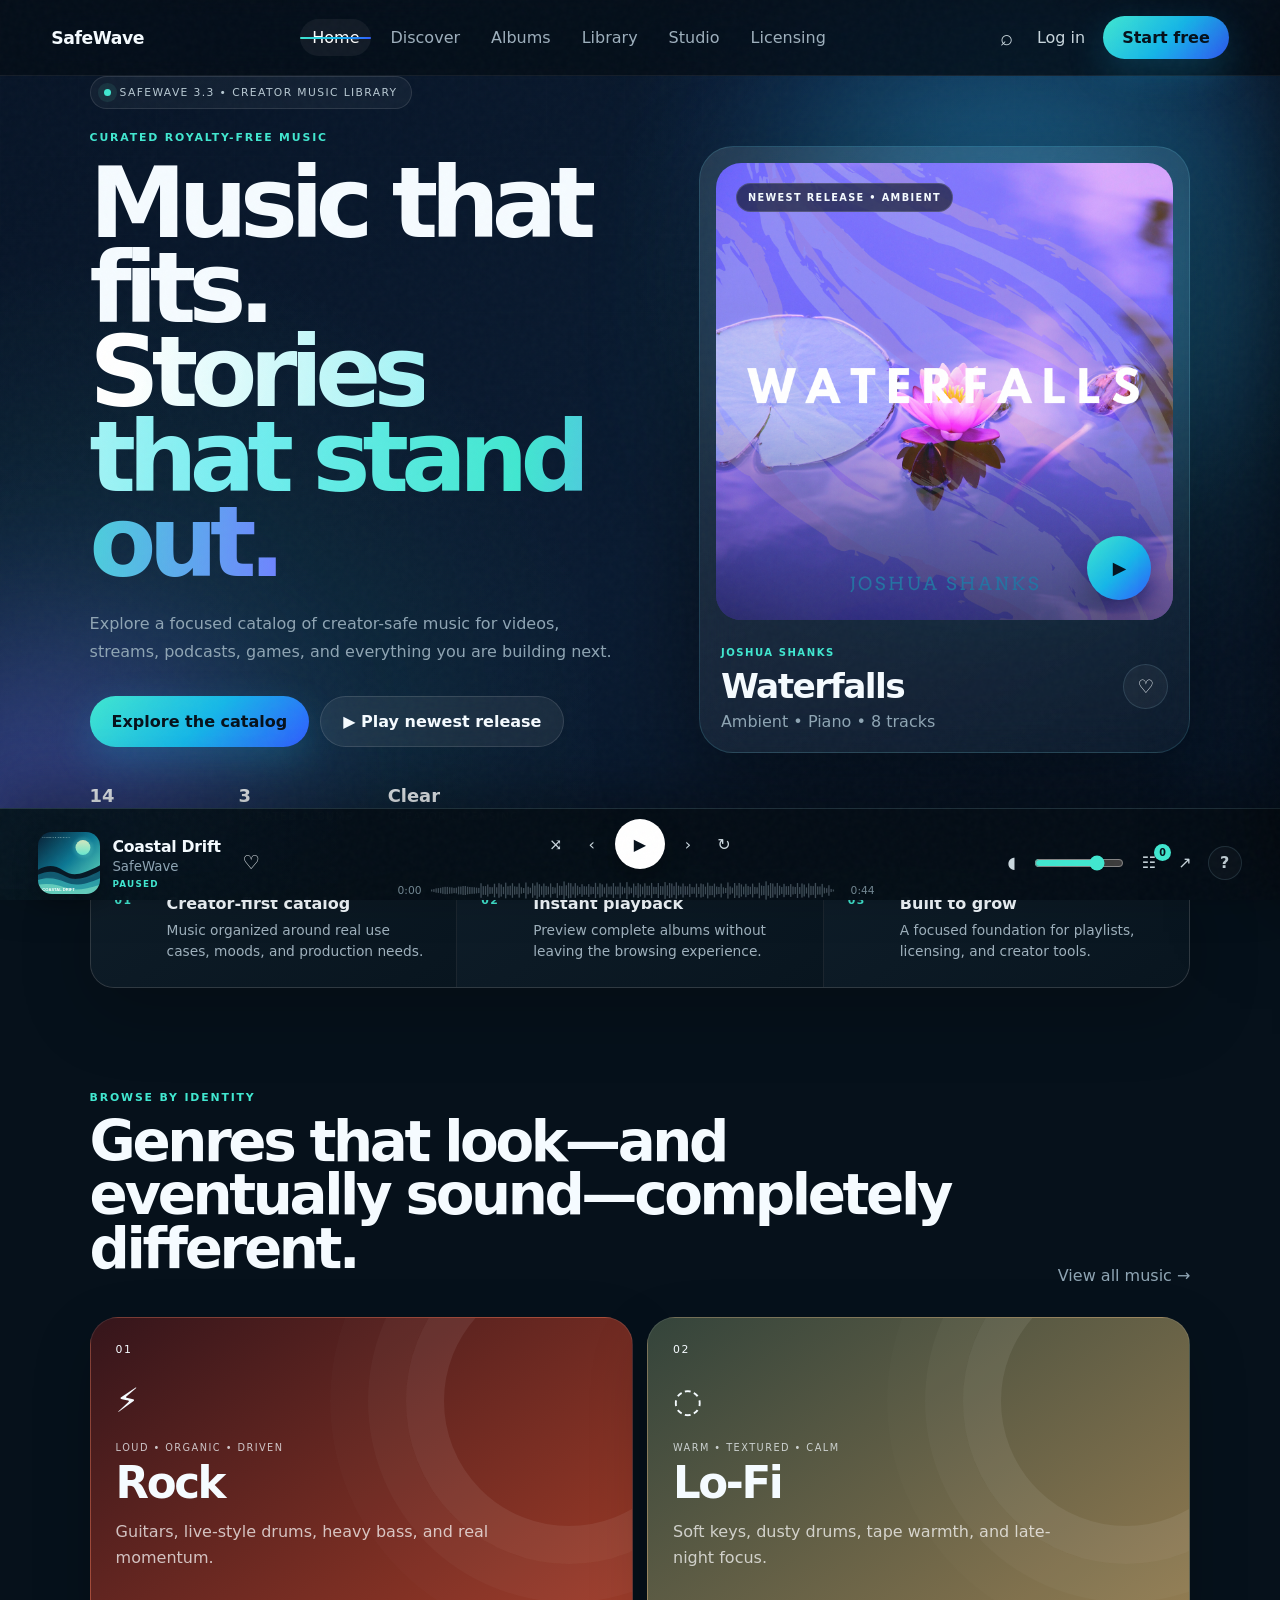
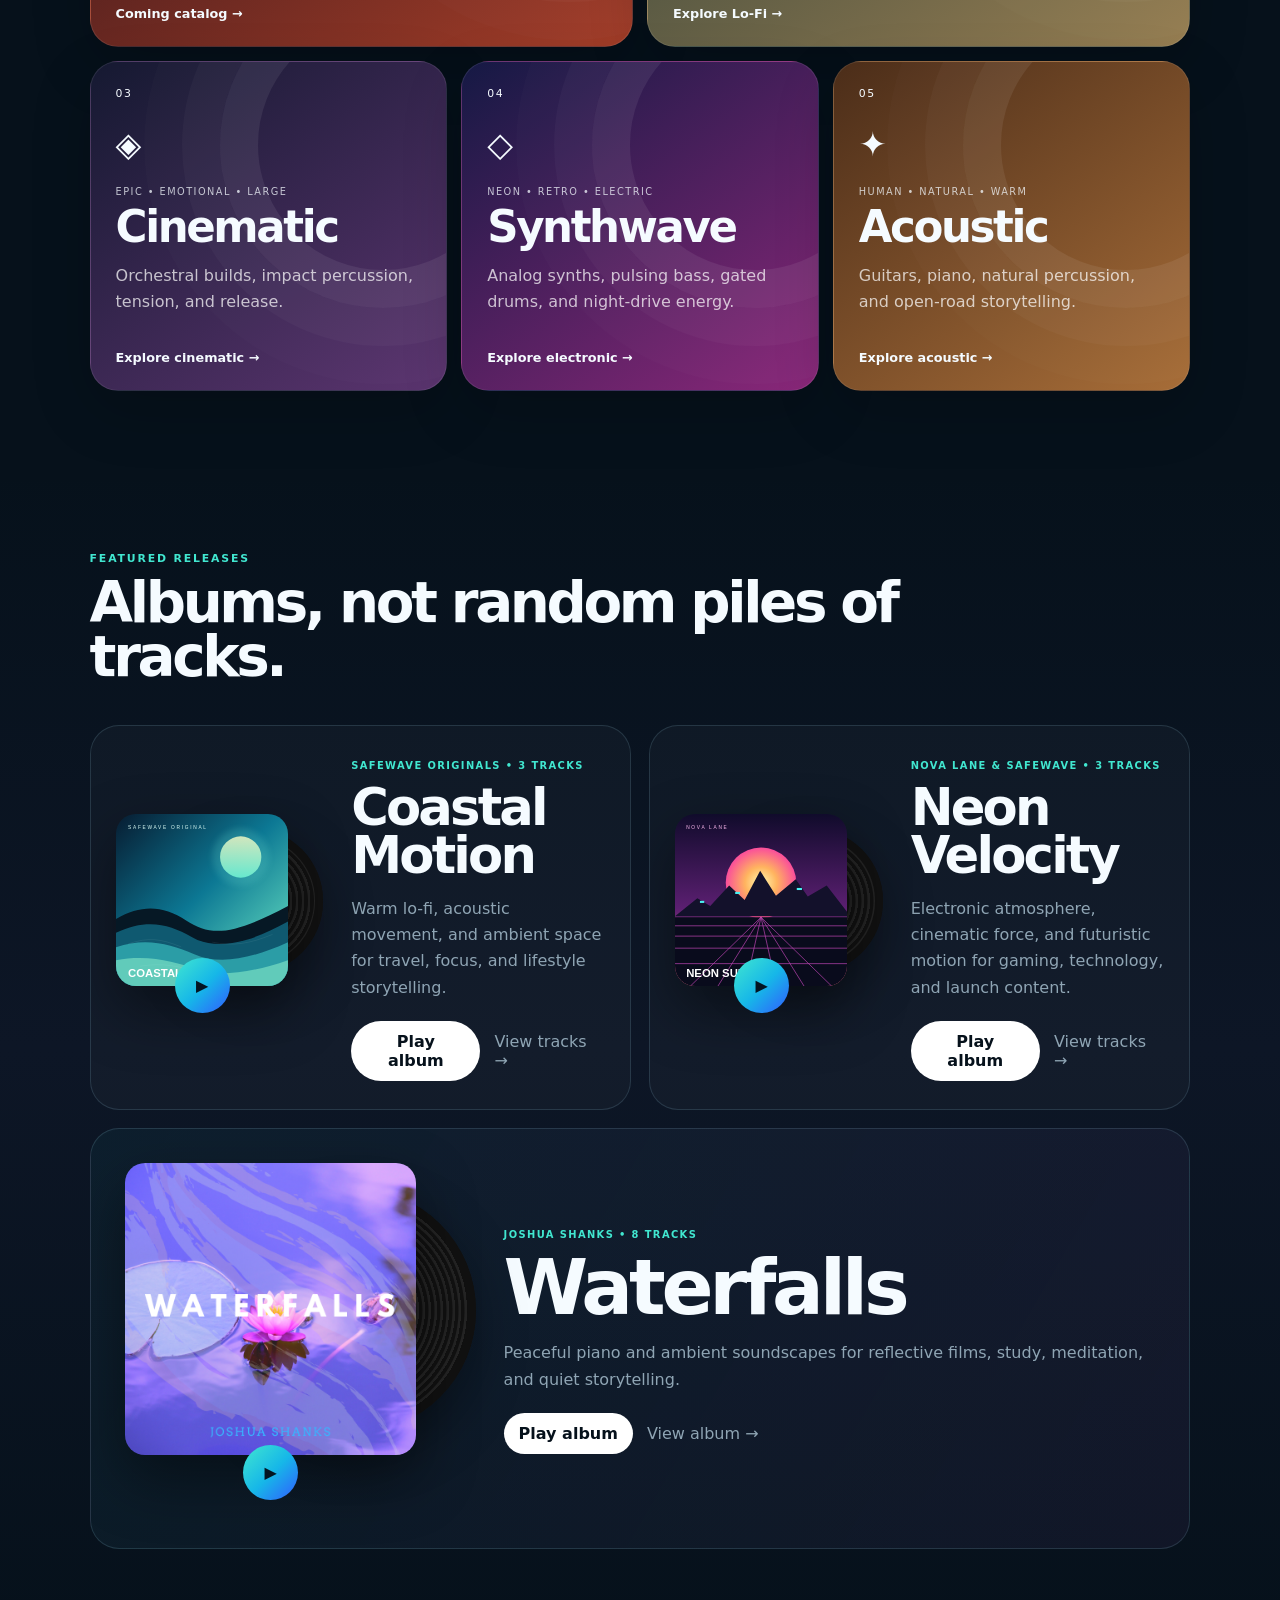
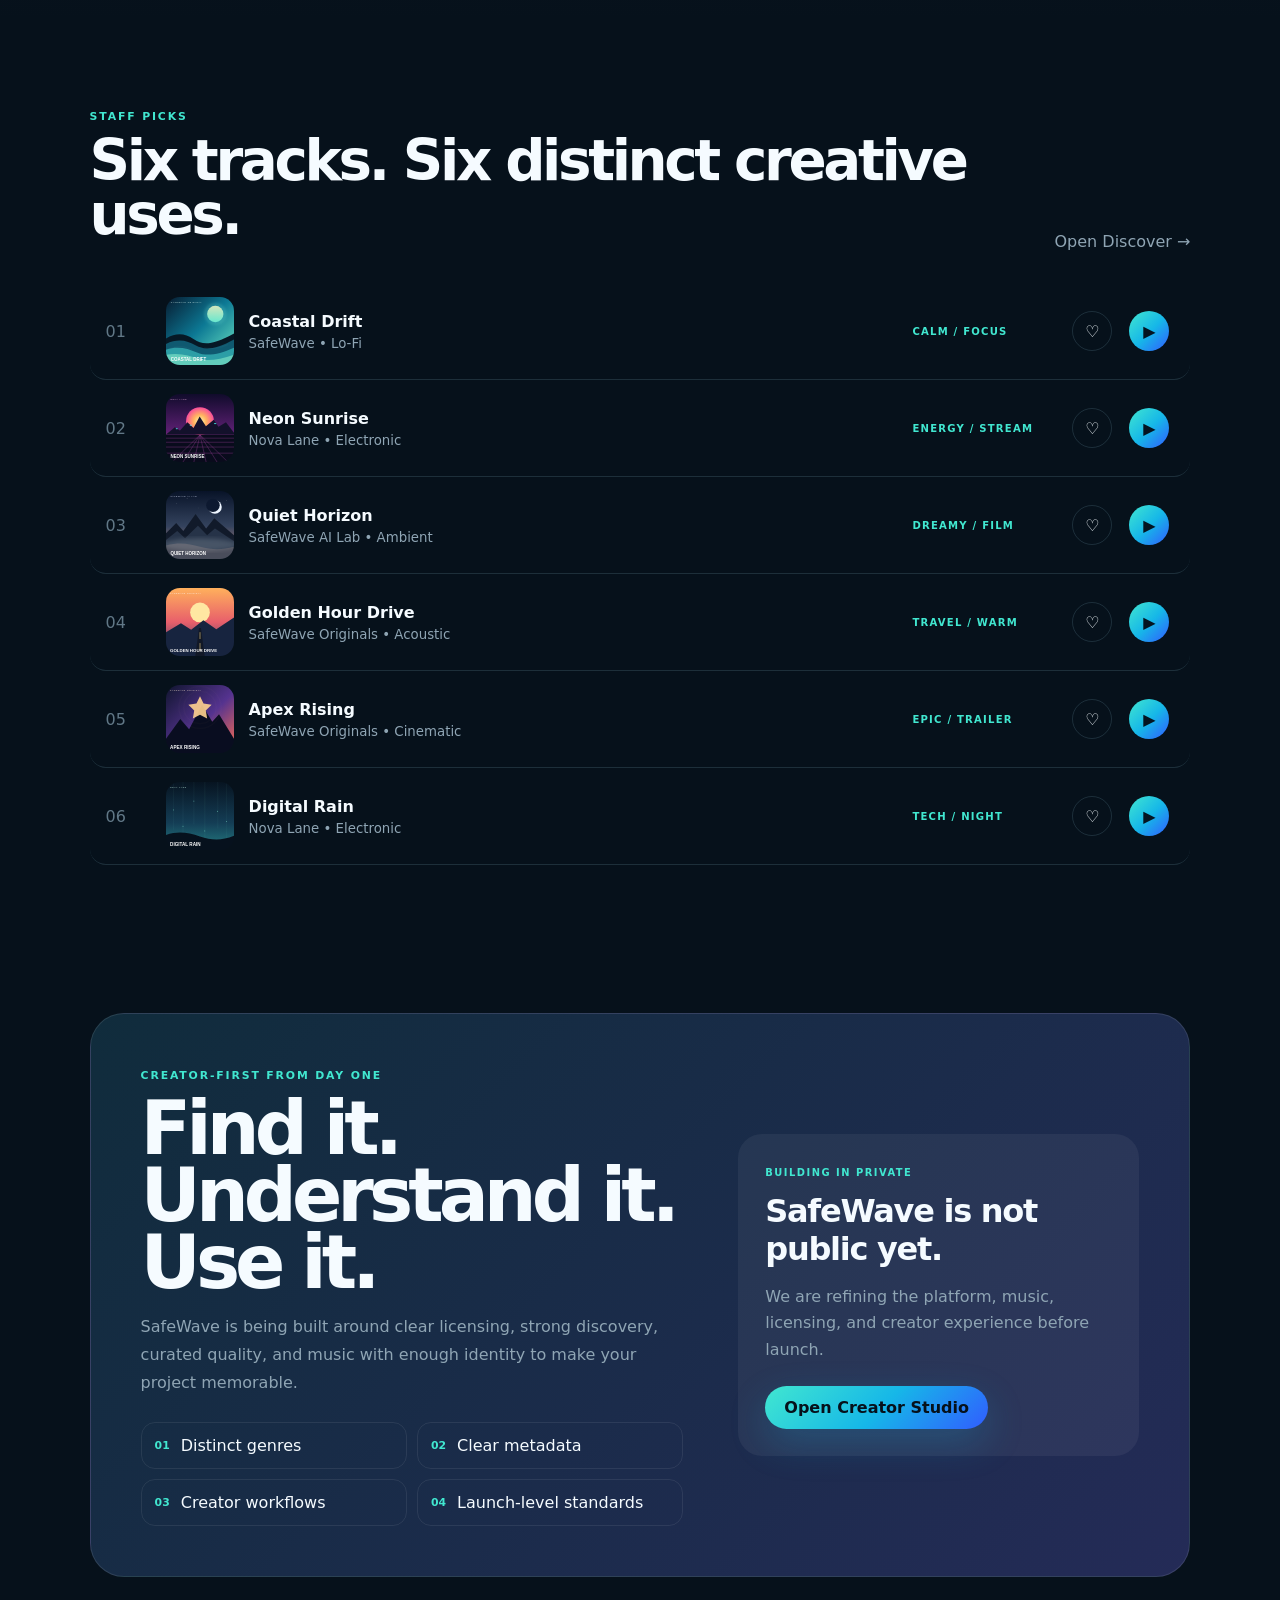
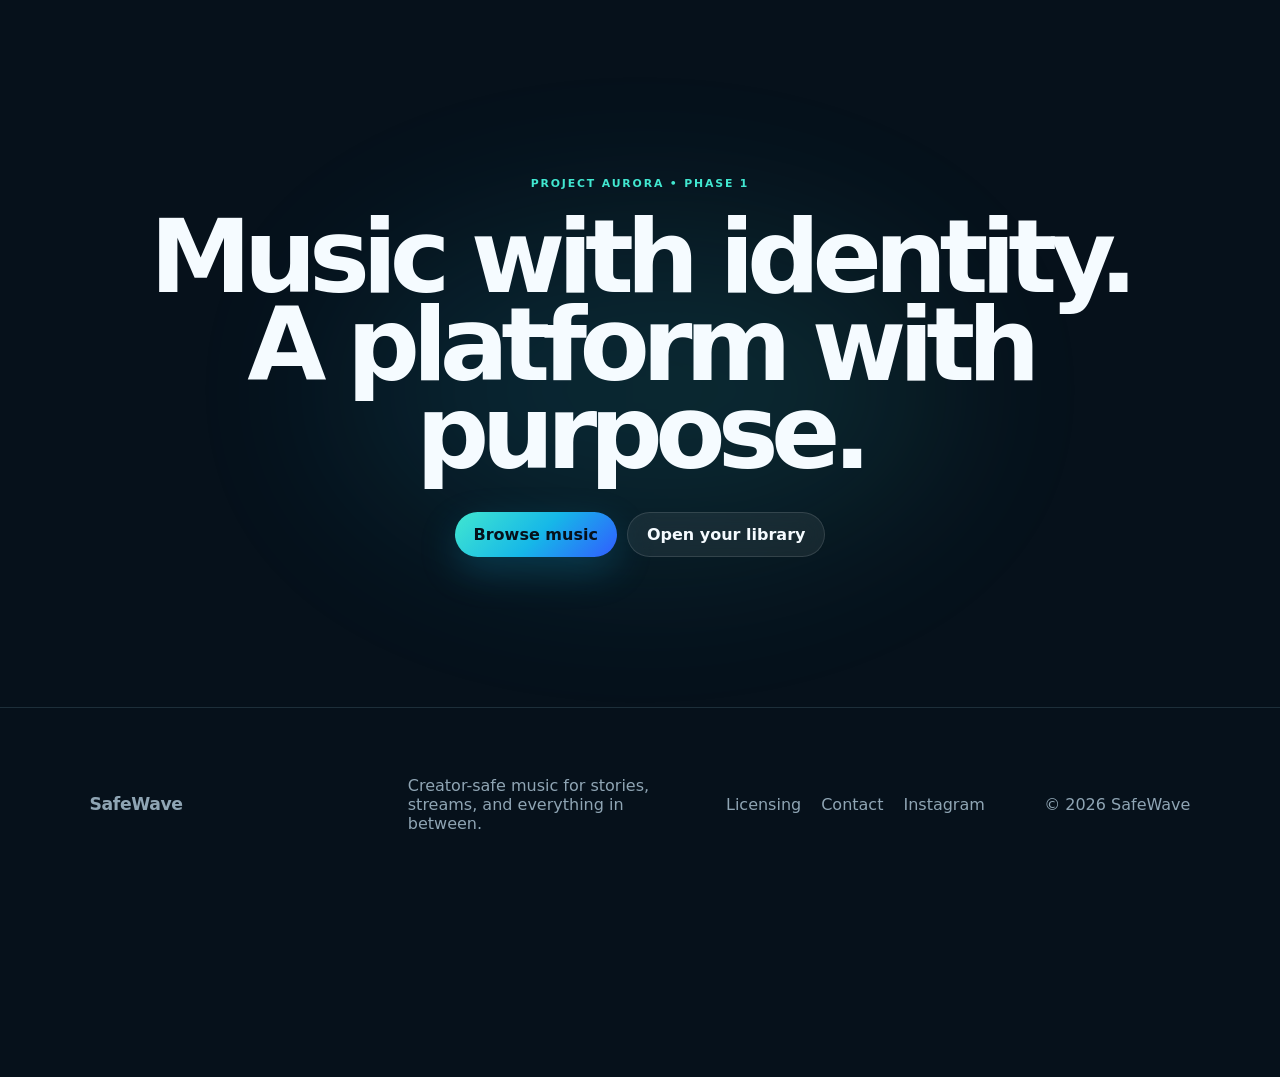
==== index.html @ 2cf15f37 "v3.3" ====
<!doctype html>
<html lang="en">
<head>
<meta charset="utf-8"><meta name="viewport" content="width=device-width,initial-scale=1,viewport-fit=cover">
<meta name="theme-color" content="#06111b">
<meta name="description" content="SafeWave — premium royalty-free music for creators.">
<title>SafeWave — Royalty-Free Music for Creators</title>
<link rel="stylesheet" href="style.css">
<link rel="stylesheet" href="css/player-premium.css">
<link rel="stylesheet" href="css/v3.3-site.css">
</head>
<body data-theme-track="0">
<div class="noise"></div><div class="track-atmosphere" id="trackAtmosphere"></div>
<header class="topbar">
  <a class="brand route-link" href="#home"><span class="brand-icon"><i></i><i></i><i></i></span><span>SafeWave</span></a>
  <nav class="desktop-nav"><a class="route-link active" href="#home">Home</a><a class="route-link" href="#discover">Discover</a><a class="route-link" href="#albums">Albums</a><a class="route-link" href="#library">Library</a><a class="route-link" href="#studio">Studio</a><a href="licensing.html">Licensing</a></nav>
  <div class="top-actions"><button class="search-trigger" id="searchTrigger" aria-label="Search">⌕</button><a href="login.html">Log in</a><a class="pill-primary" href="signup.html">Start free</a><button class="menu-btn" id="menuBtn">☰</button></div>
</header>

<nav class="mobile-menu" id="mobileMenu"><a class="route-link" href="#home">Home</a><a class="route-link" href="#discover">Discover</a><a class="route-link" href="#albums">Albums</a><a class="route-link" href="#library">Library</a><a class="route-link" href="#studio">Studio</a><a href="licensing.html">Licensing</a><a href="login.html">Log in</a><a href="signup.html">Start free</a></nav>

<main>
<section class="view active aurora-home" data-view="home">
  <section class="aurora-v2-hero">
    <div class="aurora-v2-light aurora-v2-light-a"></div>
    <div class="aurora-v2-light aurora-v2-light-b"></div>
    <div class="aurora-v2-lines"></div>

    <div class="aurora-v2-copy">
      <div class="aurora-v2-label"><span></span> SAFEWAVE 3.3 • CREATOR MUSIC LIBRARY</div>
      <p class="kicker">CURATED ROYALTY-FREE MUSIC</p>
      <h1>Music that fits.<br><em>Stories that stand out.</em></h1>
      <p class="aurora-v2-lead">Explore a focused catalog of creator-safe music for videos, streams, podcasts, games, and everything you are building next.</p>

      <div class="aurora-v2-actions">
        <a class="pill-primary route-link" href="#discover">Explore the catalog</a>
        <button class="pill-glass" data-track="6">▶ Play newest release</button>
      </div>

      <div class="aurora-v2-proof">
        <div><strong>14</strong><span>Original tracks</span></div>
        <div><strong>3</strong><span>Curated albums</span></div>
        <div><strong>Clear</strong><span>Creator licensing</span></div>
      </div>
    </div>

    <article class="aurora-v2-feature">
      <div class="aurora-v2-feature-art">
        <img src="assets/covers/waterfalls.png" alt="Waterfalls album cover art">
        <div class="aurora-v2-feature-shade"></div>
        <span class="aurora-v2-feature-badge">NEWEST RELEASE • AMBIENT</span>
        <button class="aurora-v2-feature-play" data-track="6">▶</button>
      </div>
      <div class="aurora-v2-feature-copy">
        <div>
          <span>JOSHUA SHANKS</span>
          <h2>Waterfalls</h2>
          <p>Ambient • Piano • 8 tracks</p>
        </div>
        <button data-favorite="6" aria-label="Favorite Streets">♡</button>
      </div>
    </article>

    <div class="aurora-v2-scroll">SCROLL TO EXPLORE <i></i></div>
  </section>

  <section class="v33-trust-strip" aria-label="SafeWave benefits">
    <article><span>01</span><div><strong>Creator-first catalog</strong><p>Music organized around real use cases, moods, and production needs.</p></div></article>
    <article><span>02</span><div><strong>Instant playback</strong><p>Preview complete albums without leaving the browsing experience.</p></div></article>
    <article><span>03</span><div><strong>Built to grow</strong><p>A focused foundation for playlists, licensing, and creator tools.</p></div></article>
  </section>

  <section class="aurora-v2-genre-section">
    <div class="aurora-v2-section-head">
      <div><span class="kicker">BROWSE BY IDENTITY</span><h2>Genres that look—and eventually sound—completely different.</h2></div>
      <a class="route-link" href="#discover">View all music →</a>
    </div>

    <div class="aurora-v2-genres">
      <a class="aurora-v2-genre genre-rock" href="#discover?genre=cinematic">
        <span class="aurora-v2-genre-number">01</span>
        <div class="aurora-v2-genre-icon">⚡</div>
        <div><small>LOUD • ORGANIC • DRIVEN</small><h3>Rock</h3><p>Guitars, live-style drums, heavy bass, and real momentum.</p></div>
        <b>Coming catalog →</b>
      </a>

      <a class="aurora-v2-genre genre-lofi" href="#discover?genre=lo-fi">
        <span class="aurora-v2-genre-number">02</span>
        <div class="aurora-v2-genre-icon">◌</div>
        <div><small>WARM • TEXTURED • CALM</small><h3>Lo-Fi</h3><p>Soft keys, dusty drums, tape warmth, and late-night focus.</p></div>
        <b>Explore Lo-Fi →</b>
      </a>

      <a class="aurora-v2-genre genre-cinematic" href="#discover?genre=cinematic">
        <span class="aurora-v2-genre-number">03</span>
        <div class="aurora-v2-genre-icon">◈</div>
        <div><small>EPIC • EMOTIONAL • LARGE</small><h3>Cinematic</h3><p>Orchestral builds, impact percussion, tension, and release.</p></div>
        <b>Explore cinematic →</b>
      </a>

      <a class="aurora-v2-genre genre-synth" href="#discover?genre=electronic">
        <span class="aurora-v2-genre-number">04</span>
        <div class="aurora-v2-genre-icon">◇</div>
        <div><small>NEON • RETRO • ELECTRIC</small><h3>Synthwave</h3><p>Analog synths, pulsing bass, gated drums, and night-drive energy.</p></div>
        <b>Explore electronic →</b>
      </a>

      <a class="aurora-v2-genre genre-acoustic" href="#discover?genre=acoustic">
        <span class="aurora-v2-genre-number">05</span>
        <div class="aurora-v2-genre-icon">✦</div>
        <div><small>HUMAN • NATURAL • WARM</small><h3>Acoustic</h3><p>Guitars, piano, natural percussion, and open-road storytelling.</p></div>
        <b>Explore acoustic →</b>
      </a>
    </div>
  </section>

  <section class="aurora-v2-album-section">
    <div class="aurora-v2-section-head">
      <div><span class="kicker">FEATURED RELEASES</span><h2>Albums, not random piles of tracks.</h2></div>
    </div>

    <div class="aurora-v2-albums">
      <article class="aurora-v2-album aurora-v2-album-coastal">
        <div class="aurora-v2-album-visual">
          <img src="assets/covers/coastal-drift.svg" alt="Coastal Motion album">
          <div class="aurora-v2-album-disc"></div>
          <button data-album="coastal">▶</button>
        </div>
        <div class="aurora-v2-album-copy">
          <span>SAFEWAVE ORIGINALS • 3 TRACKS</span>
          <h3>Coastal Motion</h3>
          <p>Warm lo-fi, acoustic movement, and ambient space for travel, focus, and lifestyle storytelling.</p>
          <div><button data-album="coastal">Play album</button><a href="#discover?genre=lo-fi">View tracks →</a></div>
        </div>
      </article>

      <article class="aurora-v2-album aurora-v2-album-neon">
        <div class="aurora-v2-album-visual">
          <img src="assets/covers/neon-sunrise.svg" alt="Neon Velocity album">
          <div class="aurora-v2-album-disc"></div>
          <button data-album="neon">▶</button>
        </div>
        <div class="aurora-v2-album-copy">
          <span>NOVA LANE & SAFEWAVE • 3 TRACKS</span>
          <h3>Neon Velocity</h3>
          <p>Electronic atmosphere, cinematic force, and futuristic motion for gaming, technology, and launch content.</p>
          <div><button data-album="neon">Play album</button><a href="#discover?genre=electronic">View tracks →</a></div>
        </div>
      </article>

      <article class="aurora-v2-album aurora-v2-album-waterfalls">
        <div class="aurora-v2-album-visual">
          <img src="assets/covers/waterfalls.png" alt="Waterfalls album">
          <div class="aurora-v2-album-disc"></div>
          <button data-album="waterfalls">▶</button>
        </div>
        <div class="aurora-v2-album-copy">
          <span>JOSHUA SHANKS • 8 TRACKS</span>
          <h3>Waterfalls</h3>
          <p>Peaceful piano and ambient soundscapes for reflective films, study, meditation, and quiet storytelling.</p>
          <div><button data-album="waterfalls">Play album</button><a class="route-link" href="#albums">View album →</a></div>
        </div>
      </article>
    </div>
  </section>

  <section class="aurora-v2-tracks-section">
    <div class="aurora-v2-section-head">
      <div><span class="kicker">STAFF PICKS</span><h2>Six tracks. Six distinct creative uses.</h2></div>
      <a class="route-link" href="#discover">Open Discover →</a>
    </div>

    <div class="aurora-v2-track-list">
      <article class="aurora-v2-track" data-track-card="0">
        <span>01</span><div class="aurora-v2-track-art" style="background-image:url('assets/covers/coastal-drift.svg')"></div>
        <div><strong>Coastal Drift</strong><small>SafeWave • Lo-Fi</small></div><b>CALM / FOCUS</b>
        <button data-favorite="0">♡</button><button data-track="0">▶</button>
      </article>
      <article class="aurora-v2-track" data-track-card="1">
        <span>02</span><div class="aurora-v2-track-art" style="background-image:url('assets/covers/neon-sunrise.svg')"></div>
        <div><strong>Neon Sunrise</strong><small>Nova Lane • Electronic</small></div><b>ENERGY / STREAM</b>
        <button data-favorite="1">♡</button><button data-track="1">▶</button>
      </article>
      <article class="aurora-v2-track" data-track-card="2">
        <span>03</span><div class="aurora-v2-track-art" style="background-image:url('assets/covers/quiet-horizon.svg')"></div>
        <div><strong>Quiet Horizon</strong><small>SafeWave AI Lab • Ambient</small></div><b>DREAMY / FILM</b>
        <button data-favorite="2">♡</button><button data-track="2">▶</button>
      </article>
      <article class="aurora-v2-track" data-track-card="3">
        <span>04</span><div class="aurora-v2-track-art" style="background-image:url('assets/covers/golden-hour-drive.svg')"></div>
        <div><strong>Golden Hour Drive</strong><small>SafeWave Originals • Acoustic</small></div><b>TRAVEL / WARM</b>
        <button data-favorite="3">♡</button><button data-track="3">▶</button>
      </article>
      <article class="aurora-v2-track" data-track-card="4">
        <span>05</span><div class="aurora-v2-track-art" style="background-image:url('assets/covers/apex-rising.svg')"></div>
        <div><strong>Apex Rising</strong><small>SafeWave Originals • Cinematic</small></div><b>EPIC / TRAILER</b>
        <button data-favorite="4">♡</button><button data-track="4">▶</button>
      </article>
      <article class="aurora-v2-track" data-track-card="5">
        <span>06</span><div class="aurora-v2-track-art" style="background-image:url('assets/covers/digital-rain.svg')"></div>
        <div><strong>Digital Rain</strong><small>Nova Lane • Electronic</small></div><b>TECH / NIGHT</b>
        <button data-favorite="5">♡</button><button data-track="5">▶</button>
      </article>
    </div>
  </section>

  <section class="aurora-v2-creator-section">
    <div class="aurora-v2-creator-copy">
      <span class="kicker">CREATOR-FIRST FROM DAY ONE</span>
      <h2>Find it. Understand it. Use it.</h2>
      <p>SafeWave is being built around clear licensing, strong discovery, curated quality, and music with enough identity to make your project memorable.</p>
      <div>
        <article><strong>01</strong><span>Distinct genres</span></article>
        <article><strong>02</strong><span>Clear metadata</span></article>
        <article><strong>03</strong><span>Creator workflows</span></article>
        <article><strong>04</strong><span>Launch-level standards</span></article>
      </div>
    </div>
    <div class="aurora-v2-creator-action">
      <span>BUILDING IN PRIVATE</span>
      <h3>SafeWave is not public yet.</h3>
      <p>We are refining the platform, music, licensing, and creator experience before launch.</p>
      <a class="pill-primary route-link" href="#studio">Open Creator Studio</a>
    </div>
  </section>

  <section class="aurora-v2-final">
    <div class="aurora-v2-final-glow"></div>
    <span class="kicker">PROJECT AURORA • PHASE 1</span>
    <h2>Music with identity.<br>A platform with purpose.</h2>
    <div><a class="pill-primary route-link" href="#discover">Browse music</a><a class="pill-glass route-link" href="#library">Open your library</a></div>
  </section>
</section>


<section class="view" data-view="albums">
  <section class="album-browser-hero">
    <span class="kicker">ALBUMS</span>
    <h1>Complete moods. Cohesive releases.</h1>
    <p>Explore SafeWave releases as complete creative worlds, then play an album from beginning to end or shuffle it into a new sequence.</p>
  </section>
  <section class="album-browser-grid" id="albumBrowserGrid"></section>
</section>

<section class="view" data-view="album">
  <section class="album-detail" id="albumDetail">
    <button class="album-back route-link" data-album-back>← All albums</button>
    <div class="album-detail-hero">
      <img id="albumDetailCover" alt="Album artwork">
      <div class="album-detail-copy">
        <span class="kicker">ALBUM</span>
        <h1 id="albumDetailTitle">Album</h1>
        <p class="album-detail-artist" id="albumDetailArtist"></p>
        <p id="albumDetailDescription"></p>
        <div class="album-detail-tags" id="albumDetailTags"></div>
        <div class="album-detail-actions">
          <button class="pill-primary" id="albumPlayAll">▶ Play album</button>
          <button class="pill-glass" id="albumShuffle">⌘ Shuffle</button>
        </div>
      </div>
    </div>
    <div class="album-track-list" id="albumTrackList"></div>
    <section class="album-related">
      <div class="section-head"><div><span class="kicker">KEEP EXPLORING</span><h2>Related releases</h2></div></div>
      <div class="album-related-grid" id="albumRelatedGrid"></div>
    </section>
  </section>
</section>

<section class="view" data-view="discover">
  <section class="discover-hero"><span class="kicker">THE CATALOG</span><h1>Find your next sound.</h1><p>Search by track, artist, mood, genre, or project type.</p><div class="giant-search"><span>⌕</span><input id="trackSearch" placeholder="Try “relaxing music for a travel vlog”"><kbd>⌘ K</kbd></div><div class="smart-search-hints"><button data-smart-query="travel vlog">Travel vlog</button><button data-smart-query="gaming energy">Gaming energy</button><button data-smart-query="quiet documentary">Quiet documentary</button></div></section>
  <section class="discover-shell">
    <aside class="filter-panel"><h3>Filter</h3><button class="filter active" data-filter="all">All music</button><button class="filter" data-filter="lo-fi">Lo-Fi</button><button class="filter" data-filter="electronic">Electronic</button><button class="filter" data-filter="ambient">Ambient</button><button class="filter" data-filter="acoustic">Acoustic</button><button class="filter" data-filter="cinematic">Cinematic</button><hr><label>Energy<input id="energyRange" type="range" min="1" max="5" value="3"></label><div class="license-note"><span>✓</span><p><strong>Creator-safe catalog</strong><br>Every track includes clear usage information.</p></div></aside>
    <div class="catalog"><div class="catalog-head"><div><h2>All tracks</h2><span id="resultCount">6 tracks</span></div><select><option>Recommended</option><option>Newest</option><option>BPM</option></select></div>
      <div class="catalog-list">
        <article class="catalog-row" data-name="coastal drift safewave lo-fi calm focus travel" data-genre="lo-fi"><button class="catalog-play" data-track="0">▶</button><div class="catalog-cover" style="background-image:url('assets/covers/coastal-drift.svg')"></div><div class="catalog-name"><strong>Coastal Drift</strong><small>SafeWave</small></div><span>Lo-Fi</span><span>86 BPM</span><span>0:45</span><button data-favorite="0">♡</button><button data-queue="0">＋</button><button data-open-track="0">•••</button></article>
        <article class="catalog-row" data-name="neon sunrise nova lane electronic upbeat energetic gaming stream" data-genre="electronic"><button class="catalog-play" data-track="1">▶</button><div class="catalog-cover" style="background-image:url('assets/covers/neon-sunrise.svg')"></div><div class="catalog-name"><strong>Neon Sunrise</strong><small>Nova Lane</small></div><span>Electronic</span><span>108 BPM</span><span>0:43</span><button data-favorite="1">♡</button><button data-queue="1">＋</button><button data-open-track="1">•••</button></article>
        <article class="catalog-row" data-name="quiet horizon safewave ai lab ambient calm dreamy cinematic sleep" data-genre="ambient"><button class="catalog-play" data-track="2">▶</button><div class="catalog-cover" style="background-image:url('assets/covers/quiet-horizon.svg')"></div><div class="catalog-name"><strong>Quiet Horizon</strong><small>SafeWave AI Lab</small></div><span>Ambient</span><span>74 BPM</span><span>0:53</span><button data-favorite="2">♡</button><button data-queue="2">＋</button><button data-open-track="2">•••</button></article>

        <article class="catalog-row" data-name="golden hour drive safewave acoustic travel uplifting warm road trip" data-genre="acoustic"><button class="catalog-play" data-track="3">▶</button><div class="catalog-cover" style="background-image:url('assets/covers/golden-hour-drive.svg')"></div><div class="catalog-name"><strong>Golden Hour Drive</strong><small>SafeWave Originals</small></div><span>Acoustic</span><span>96 BPM</span><span>0:45</span><button data-favorite="3">♡</button><button data-queue="3">＋</button><button data-open-track="3">•••</button></article>
        <article class="catalog-row" data-name="apex rising safewave epic cinematic trailer intense orchestral" data-genre="cinematic"><button class="catalog-play" data-track="4">▶</button><div class="catalog-cover" style="background-image:url('assets/covers/apex-rising.svg')"></div><div class="catalog-name"><strong>Apex Rising</strong><small>SafeWave Originals</small></div><span>Cinematic</span><span>124 BPM</span><span>0:39</span><button data-favorite="4">♡</button><button data-queue="4">＋</button><button data-open-track="4">•••</button></article>
        <article class="catalog-row" data-name="digital rain nova lane electronic ambient technology night cyberpunk" data-genre="electronic"><button class="catalog-play" data-track="5">▶</button><div class="catalog-cover" style="background-image:url('assets/covers/digital-rain.svg')"></div><div class="catalog-name"><strong>Digital Rain</strong><small>Nova Lane</small></div><span>Electronic</span><span>102 BPM</span><span>0:42</span><button data-favorite="5">♡</button><button data-queue="5">＋</button><button data-open-track="5">•••</button></article>
      </div>
    </div>
  </section>
</section>

<section class="view" data-view="library">
  <section class="library-hero"><div><span class="kicker">YOUR SAFEWAVE</span><h1>Build your creative library.</h1><p>Favorites, playlists, recently played tracks, and downloads—all saved on this device for now.</p></div><div class="profile-card"><span class="profile-avatar">JS</span><div><strong id="profileName">Creator</strong><small>Early SafeWave member</small></div><button id="editProfile">Edit</button></div></section>
  <section class="library-shell">
    <div class="streaming-settings"><div><span class="kicker">PLAYBACK</span><h3>Streaming settings</h3></div><label>Crossfade <select id="crossfadeSelect"><option value="0">Off</option><option value="2">2 seconds</option><option value="4">4 seconds</option><option value="6">6 seconds</option></select></label><label><input type="checkbox" id="autoplayToggle" checked> Autoplay recommendations</label></div><div class="library-stats"><article><strong id="favoriteStat">0</strong><span>Favorites</span></article><article><strong id="playlistStat">0</strong><span>Playlists</span></article><article><strong id="historyStat">0</strong><span>Recently played</span></article><article><strong>6</strong><span>Studio tracks</span></article><article><strong id="totalPlayStat">0</strong><span>Total plays</span></article></div>
    <section class="library-block"><div class="library-heading"><div><span class="kicker">SAVED MUSIC</span><h2>Your favorites</h2></div><a class="route-link" href="#discover">Find music →</a></div><div class="library-grid" id="favoriteGrid"></div></section>
    <section class="library-block"><div class="library-heading"><div><span class="kicker">YOUR COLLECTIONS</span><h2>Playlists</h2></div><button class="create-playlist" id="createPlaylist">＋ New playlist</button></div><div class="playlist-library" id="playlistLibrary"></div></section>
    <section class="library-block"><div class="library-heading"><div><span class="kicker">LISTENING HISTORY</span><h2>Recently played</h2></div><button class="clear-history" id="clearHistory">Clear history</button></div><div class="history-list" id="historyList"></div></section><section class="library-block"><div class="library-heading"><div><span class="kicker">DOWNLOAD HISTORY</span><h2>Files you saved</h2></div><button class="clear-history" id="clearDownloads">Clear downloads</button></div><div class="history-list" id="downloadHistoryList"></div></section>
  </section>
</section>

<section class="view" data-view="studio">
  <section class="studio-hero">
    <div>
      <span class="kicker">SAFEWAVE CREATOR STUDIO</span>
      <h1>Run the catalog like a real platform.</h1>
      <p>Create release drafts, organize albums, preview analytics, and prepare tracks for publishing—all without touching the homepage layout.</p>
    </div>
    <div class="studio-status">
      <span class="status-dot"></span>
      <div><strong>Prototype mode</strong><small>Drafts save on this device</small></div>
    </div>
  </section>

  <section class="studio-shell">
    <aside class="studio-sidebar">
      <button class="studio-tab active" data-studio-tab="overview">Overview</button>
      <button class="studio-tab" data-studio-tab="music">Music</button>
      <button class="studio-tab" data-studio-tab="release">New release</button>
      <button class="studio-tab" data-studio-tab="analytics">Analytics</button>
      <button class="studio-tab" data-studio-tab="settings">Settings</button>
    </aside>

    <div class="studio-content">
      <section class="studio-panel active" data-studio-panel="overview">
        <div class="studio-panel-head"><div><span class="kicker">OVERVIEW</span><h2>Catalog health</h2></div><button class="pill-primary" data-open-release>＋ New release</button></div>
        <div class="studio-metrics">
          <article><span>LIVE TRACKS</span><strong>6</strong><small>All playable</small></article>
          <article><span>DRAFTS</span><strong id="draftCount">0</strong><small>Saved locally</small></article>
          <article><span>TOTAL PLAYS</span><strong id="studioPlayCount">0</strong><small>This device</small></article>
          <article><span>DOWNLOADS</span><strong id="studioDownloadCount">0</strong><small>This device</small></article>
        </div>
        <div class="studio-overview-grid">
          <article class="studio-card">
            <div class="studio-card-head"><h3>Recent releases</h3><a class="route-link" href="#discover">View catalog</a></div>
            <div class="release-list" id="studioReleaseList"></div>
          </article>
          <article class="studio-card">
            <div class="studio-card-head"><h3>Launch checklist</h3></div>
            <label class="check-row"><input type="checkbox" checked> Audio file uploaded</label>
            <label class="check-row"><input type="checkbox" checked> Cover artwork added</label>
            <label class="check-row"><input type="checkbox"> Final commercial master</label>
            <label class="check-row"><input type="checkbox"> Legal license reviewed</label>
            <label class="check-row"><input type="checkbox"> Cloud storage connected</label>
          </article>
        </div>
      </section>

      <section class="studio-panel" data-studio-panel="music">
        <div class="studio-panel-head"><div><span class="kicker">MUSIC</span><h2>Manage tracks</h2></div><button class="pill-primary" data-open-release>＋ Add music</button></div>
        <div class="studio-table" id="studioTrackTable"></div>
      </section>

      <section class="studio-panel" data-studio-panel="release">
        <div class="studio-panel-head"><div><span class="kicker">NEW RELEASE</span><h2>Create a track draft</h2></div><span class="prototype-label">LOCAL PROTOTYPE</span></div>
        <form class="release-form" id="releaseForm">
          <div class="release-grid">
            <label>Track title<input id="releaseTitle" required placeholder="Ocean Echo"></label>
            <label>Artist<input id="releaseArtist" required placeholder="SafeWave Originals"></label>
            <label>Album<input id="releaseAlbum" placeholder="Coastal Motion"></label>
            <label>Genre<select id="releaseGenre"><option>Lo-Fi</option><option>Electronic</option><option>Ambient</option><option>Acoustic</option><option>Cinematic</option><option>Rock</option></select></label>
            <label>BPM<input id="releaseBpm" type="number" min="1" max="300" placeholder="96"></label>
            <label>Key<input id="releaseKey" placeholder="G major"></label>
          </div>
          <label>Mood and tags<input id="releaseTags" placeholder="uplifting, travel, warm, lifestyle"></label>
          <label>Description<textarea id="releaseDescription" rows="5" placeholder="Describe the sound and ideal creator use cases."></textarea></label>
          <div class="upload-grid">
            <label><span>Audio file</span><small>WAV or MP3</small><input type="file" accept="audio/*"></label>
            <label><span>Cover artwork</span><small>Square JPG, PNG, or SVG</small><input type="file" accept="image/*"></label>
          </div>
          <div class="release-actions"><button class="pill-primary" type="submit">Save draft</button><button class="pill-glass" type="reset">Clear</button></div>
        </form>
        <div class="draft-list" id="draftList"></div>
      </section>

      <section class="studio-panel" data-studio-panel="analytics">
        <div class="studio-panel-head"><div><span class="kicker">ANALYTICS</span><h2>Audience activity</h2></div><span class="prototype-label">LOCAL DATA</span></div>
        <div class="analytics-chart" id="analyticsChart"></div>
        <div class="analytics-grid">
          <article><span>TOP TRACK</span><strong id="topTrackName">—</strong><small id="topTrackPlays">0 plays</small></article>
          <article><span>MOST LIKED</span><strong id="mostLikedName">—</strong><small id="mostLikedCount">0 likes</small></article>
          <article><span>MOST DOWNLOADED</span><strong id="mostDownloadedName">—</strong><small id="mostDownloadedCount">0 downloads</small></article>
        </div>
      </section>

      <section class="studio-panel" data-studio-panel="settings">
        <div class="studio-panel-head"><div><span class="kicker">SETTINGS</span><h2>Platform preferences</h2></div></div>
        <div class="settings-stack">
          <label><div><strong>Default artist name</strong><small>Used when creating a new release draft.</small></div><input id="defaultArtist" placeholder="SafeWave Originals"></label>
          <label><div><strong>Default license</strong><small>Prototype display only.</small></div><select><option>Creator License</option><option>Commercial License</option><option>Editorial Only</option></select></label>
          <label><div><strong>Catalog visibility</strong><small>Controls the future publishing workflow.</small></div><select><option>Draft first</option><option>Publish immediately</option></select></label>
          <button class="pill-primary" id="saveStudioSettings">Save settings</button>
        </div>
      </section>
    </div>
  </section>
</section>

</main>

<footer class="site-footer"><a class="brand route-link" href="#home"><span class="brand-icon"><i></i><i></i><i></i></span><span>SafeWave</span></a><p>Creator-safe music for stories, streams, and everything in between.</p><div><a href="licensing.html">Licensing</a><a href="#">Contact</a><a href="#">Instagram</a></div><span>© 2026 SafeWave</span></footer>

<aside class="player" id="player">
  <button class="collapse-player" id="playerCollapse">⌄</button>
  <div class="playing-track"><div class="player-cover" id="playerCover"></div><div><strong id="playerTitle">Coastal Drift</strong><small id="playerArtist">SafeWave</small></div><button data-favorite-current id="favoriteCurrent">♡</button></div>
  <div class="transport"><div class="transport-buttons"><button id="shuffleBtn">⤨</button><button id="prevBtn">‹</button><button id="playBtn" class="main-play">▶</button><button id="nextBtn">›</button><button id="repeatBtn">↻</button></div><div class="timeline waveform-timeline"><span id="currentTime">0:00</span><div class="waveform-wrap" id="waveformWrap"><canvas id="waveformCanvas" width="900" height="70"></canvas><div class="waveform-playhead" id="waveformPlayhead"></div></div><input id="progress" class="hidden-progress" type="range" min="0" max="100" value="0"><span id="duration">0:00</span></div></div>
  <div class="player-tools"><button id="volumeBtn">◖</button><input id="volume" type="range" min="0" max="1" step=".01" value=".75"><button id="openQueue">☷<b id="queueCount">0</b></button><button id="expandPlayer">↗</button></div>
  <audio id="audio"></audio>
</aside>

<section class="queue-drawer" id="queueDrawer"><header><div><span class="kicker">UP NEXT</span><h2>Your queue</h2></div><button id="closeQueue">×</button></header><div class="queue-list" id="queueList"></div><button class="clear-queue" id="clearQueue">Clear queue</button></section>

<section class="track-modal" id="trackModal"><button class="modal-close" id="modalClose">×</button><div class="modal-art" id="modalArt"></div><div class="modal-content"><span class="kicker">TRACK DETAILS</span><h2 id="modalTitle"></h2><p id="modalArtist"></p><div class="modal-tags" id="modalTags"></div><div class="stream-stats"><span>▶ <b id="modalPlays">0</b> plays</span><span>♥ <b id="modalLikes">0</b> likes</span><span>↓ <b id="modalDownloads">0</b> downloads</span></div><p class="modal-description" id="modalDescription"></p><div class="download-panel"><div class="download-head"><div><span class="kicker">DOWNLOAD OPTIONS</span><h3>Choose your file</h3></div><button id="copyAttribution">Copy attribution</button></div><div class="format-grid"><a class="format-card" id="modalDownload" download><strong>WAV</strong><span>Full quality</span><small>Best for editing</small></a><button class="format-card disabled" type="button"><strong>MP3</strong><span>Coming soon</span><small>Smaller file size</small></button><button class="format-card disabled" type="button"><strong>STEMS</strong><span>Future</span><small>Mix individual parts</small></button></div></div><div class="modal-actions"><button class="pill-primary" id="modalPlay">▶ Play track</button><button class="pill-glass" id="modalQueue">＋ Add to queue</button></div><div class="license-box"><span>✓</span><p><strong>Creator license included</strong><br>Prototype licensing details. Final terms require legal review.</p></div></div></section>

<section class="fullscreen-player" id="fullscreenPlayer"><button class="fullscreen-close" id="fullscreenClose">⌄</button><div class="fullscreen-bg" id="fullscreenBg"></div><div class="fullscreen-content"><div class="fullscreen-art" id="fullscreenArt"></div><span class="kicker">NOW PLAYING</span><h2 id="fullscreenTitle">Coastal Drift</h2><p id="fullscreenArtist">SafeWave</p><div class="full-timeline"><input id="fullProgress" type="range" min="0" max="100" value="0"><div><span id="fullCurrent">0:00</span><span id="fullDuration">0:00</span></div></div><div class="full-controls"><button id="fullPrev">‹</button><button id="fullPlay">▶</button><button id="fullNext">›</button></div></div></section>

<div class="command-search" id="commandSearch"><div class="command-box"><span>⌕</span><input id="commandInput" placeholder="Search tracks, moods, or genres"><button id="commandClose">ESC</button><div id="commandResults"></div></div></div>
<section class="playlist-modal" id="playlistModal"><div class="playlist-dialog"><button id="playlistClose">×</button><span class="kicker">NEW PLAYLIST</span><h2>Create a collection</h2><label>Playlist name<input id="playlistName" placeholder="My video soundtrack"></label><label>Add tracks<div class="playlist-track-picker" id="playlistTrackPicker"></div></label><button class="pill-primary" id="savePlaylist">Create playlist</button></div></section><nav class="mobile-bottom-nav"><a class="route-link" href="#home"><span>⌂</span><small>Home</small></a><a class="route-link" href="#discover"><span>⌕</span><small>Discover</small></a><a class="route-link" href="#albums"><span>◫</span><small>Albums</small></a><a class="route-link" href="#library"><span>♡</span><small>Library</small></a><a class="route-link" href="#studio"><span>⌁</span><small>Studio</small></a></nav>
<div class="toast" id="toast"></div>
<script src="js/catalog.js?v=515"></script>
<script src="script.js?v=515"></script>
<script src="js/player-premium.js?v=515"></script>
<script src="js/v3.3-site.js?v=330"></script>
---- style.css ----
:root{--bg:#06111b;--bg2:#0a1723;--surface:#0e1d2a;--surface2:#132636;--line:rgba(174,211,226,.14);--text:#f5fbff;--muted:#8fa5b4;--mint:#66f1c7;--cyan:#29c9e8;--blue:#5a7dff;--pink:#ef6bb7;--radius:26px;--shadow:0 30px 100px rgba(0,0,0,.42)}
*{box-sizing:border-box}html{scroll-behavior:smooth}body{margin:0;background:var(--bg);color:var(--text);font-family:Inter,ui-sans-serif,system-ui,-apple-system,BlinkMacSystemFont,"Segoe UI",sans-serif;padding-bottom:98px;overflow-x:hidden}button,input,select{font:inherit}button,a{color:inherit}a{text-decoration:none}button{cursor:pointer}.noise{position:fixed;inset:0;z-index:1000;pointer-events:none;opacity:.035;background-image:url("data:image/svg+xml,%3Csvg viewBox='0 0 180 180' xmlns='http://www.w3.org/2000/svg'%3E%3Cfilter id='n'%3E%3CfeTurbulence type='fractalNoise' baseFrequency='.85' numOctaves='4' stitchTiles='stitch'/%3E%3C/filter%3E%3Crect width='100%25' height='100%25' filter='url(%23n)' opacity='.7'/%3E%3C/svg%3E")}
.topbar{height:82px;padding:0 max(22px,5vw);display:flex;align-items:center;justify-content:space-between;position:fixed;top:0;left:0;right:0;z-index:80;background:linear-gradient(to bottom,rgba(6,17,27,.95),rgba(6,17,27,.7));backdrop-filter:blur(20px);border-bottom:1px solid rgba(255,255,255,.04)}.brand{display:flex;align-items:center;gap:12px;font-size:1.25rem;font-weight:850;letter-spacing:-.03em}.brand-icon{width:38px;height:38px;border-radius:13px;background:linear-gradient(135deg,var(--cyan),var(--mint));display:flex;align-items:center;justify-content:center;gap:3px;box-shadow:0 10px 32px rgba(41,201,232,.22)}.brand-icon i{display:block;width:4px;border-radius:5px;background:#06111b;transform:rotate(90deg)}.brand-icon i:nth-child(1){height:14px}.brand-icon i:nth-child(2){height:20px}.brand-icon i:nth-child(3){height:14px}.desktop-nav{display:flex;gap:30px;color:#9eb0bd}.desktop-nav a{padding:28px 0;position:relative}.desktop-nav a.active,.desktop-nav a:hover{color:white}.desktop-nav a.active:after{content:"";position:absolute;left:0;right:0;bottom:17px;height:2px;border-radius:2px;background:var(--mint)}.top-actions{display:flex;align-items:center;gap:18px;color:#c9d6dd}.search-trigger,.menu-btn{border:0;background:transparent;font-size:1.35rem}.pill-primary,.pill-glass{border:0;border-radius:999px;padding:12px 19px;display:inline-flex;align-items:center;justify-content:center;gap:10px;font-weight:750}.pill-primary{background:linear-gradient(135deg,var(--cyan),var(--mint));color:#06111b;box-shadow:0 12px 35px rgba(40,209,203,.19)}.pill-glass{background:rgba(255,255,255,.065);border:1px solid rgba(255,255,255,.12);backdrop-filter:blur(14px)}.pill-primary.large,.pill-glass.large{padding:16px 24px}.menu-btn{display:none}.mobile-menu{display:none}
.view{display:none}.view.active{display:block}.hero-immersive{min-height:100svh;padding:135px max(24px,7vw) 60px;position:relative;overflow:hidden;background:radial-gradient(circle at 80% 12%,rgba(69,115,255,.12),transparent 35%),linear-gradient(155deg,#06111b,#071925 58%,#081721)}.aurora{position:absolute;border-radius:50%;filter:blur(100px);opacity:.34;animation:drift 13s ease-in-out infinite alternate}.a1{width:430px;height:430px;background:#13bfe6;right:10%;top:12%}.a2{width:460px;height:460px;background:#31e5ac;left:-12%;bottom:-15%;animation-duration:17s}.a3{width:280px;height:280px;background:#8b5cf6;right:-5%;bottom:10%;animation-duration:20s}@keyframes drift{to{transform:translate(60px,35px) scale(1.14)}}.hero-grid{position:relative;z-index:2;display:grid;grid-template-columns:1.05fr .95fr;gap:7vw;align-items:center;max-width:1500px;margin:auto}.eyebrow-pill{display:inline-flex;align-items:center;gap:10px;padding:9px 13px;border:1px solid rgba(255,255,255,.11);background:rgba(255,255,255,.045);border-radius:999px;color:#bfced7;font-size:.78rem}.eyebrow-pill span{width:7px;height:7px;background:var(--mint);border-radius:50%;box-shadow:0 0 0 6px rgba(102,241,199,.1)}.hero-copy h1{font-size:clamp(3.9rem,7.6vw,8.2rem);line-height:.9;letter-spacing:-.075em;margin:24px 0}.hero-copy h1 em{font-style:normal;background:linear-gradient(100deg,#fff,#72e6e2 55%,#8cffcb);-webkit-background-clip:text;color:transparent}.hero-copy>p{font-size:1.12rem;line-height:1.75;color:var(--muted);max-width:660px}.hero-cta{display:flex;gap:12px;margin-top:31px}.social-proof{display:flex;align-items:center;gap:14px;margin-top:34px}.avatars{display:flex}.avatars i{width:35px;height:35px;margin-left:-8px;border-radius:50%;border:2px solid #0a1823;background:linear-gradient(135deg,#26485c,#7c5fc5);display:grid;place-items:center;font-style:normal;font-size:.72rem}.avatars i:first-child{margin-left:0}.social-proof p{font-size:.78rem;color:var(--muted);line-height:1.45}.social-proof strong{color:white}.spotlight-card{border:1px solid rgba(255,255,255,.13);background:linear-gradient(145deg,rgba(255,255,255,.11),rgba(255,255,255,.035));padding:17px;border-radius:34px;box-shadow:var(--shadow);backdrop-filter:blur(26px);transform:perspective(1000px) rotateY(-2deg) rotateX(1deg)}.spotlight-art{height:min(58vh,590px);min-height:410px;border-radius:25px;background-size:cover;background-position:center;position:relative;overflow:hidden}.art-overlay{position:absolute;inset:0;background:linear-gradient(to top,rgba(5,12,18,.4),transparent 45%)}.original-badge{position:absolute;left:22px;top:22px;padding:8px 12px;border-radius:999px;background:rgba(5,16,24,.58);border:1px solid rgba(255,255,255,.15);font-size:.65rem;letter-spacing:.17em;font-weight:800;backdrop-filter:blur(10px)}.visualizer{position:absolute;left:25px;bottom:24px;height:62px;display:flex;align-items:flex-end;gap:6px}.visualizer i{width:7px;background:white;border-radius:7px;height:28%;opacity:.85}.visualizer.playing i{animation:bars .7s ease-in-out infinite alternate}.visualizer i:nth-child(2){height:55%;animation-delay:.1s}.visualizer i:nth-child(3){height:90%;animation-delay:.22s}.visualizer i:nth-child(4){height:42%;animation-delay:.32s}.visualizer i:nth-child(5){height:74%;animation-delay:.16s}.visualizer i:nth-child(6){height:35%;animation-delay:.3s}.visualizer i:nth-child(7){height:60%;animation-delay:.05s}@keyframes bars{to{height:20%}}.spotlight-meta{display:flex;justify-content:space-between;align-items:center;padding:22px 7px 5px}.spotlight-meta span,.kicker{font-size:.68rem;letter-spacing:.17em;color:var(--mint);font-weight:850}.spotlight-meta h2{font-size:2rem;letter-spacing:-.04em;margin:6px 0}.spotlight-meta p{color:var(--muted);margin:0}.spotlight-actions{display:flex;align-items:center;gap:10px}.spotlight-actions button{border:1px solid var(--line);background:rgba(255,255,255,.055);width:46px;height:46px;border-radius:50%;font-size:1.15rem}.spotlight-actions .spot-play{width:60px;height:60px;background:white;color:#06111b;border:0}.scroll-cue{position:absolute;left:50%;bottom:25px;transform:translateX(-50%);display:flex;align-items:center;gap:9px;color:#607483;font-size:.67rem;letter-spacing:.12em;text-transform:uppercase}.scroll-cue span{height:30px;width:1px;background:linear-gradient(transparent,#8fa5b4)}.content-section{padding:85px max(24px,7vw)}.marquee-section{padding:17px 0;border-top:1px solid var(--line);border-bottom:1px solid var(--line);overflow:hidden;background:#081620}.marquee{display:flex;width:max-content;animation:marquee 24s linear infinite;color:#6b8291;font-weight:750;letter-spacing:.14em}.marquee div{white-space:nowrap}.marquee b{color:var(--mint);margin:0 17px}@keyframes marquee{to{transform:translateX(-50%)}}.section-head{display:flex;justify-content:space-between;align-items:end;margin-bottom:32px}.section-head h2{font-size:clamp(2.3rem,4.6vw,5rem);letter-spacing:-.055em;line-height:1;margin:10px 0;max-width:850px}.text-link{color:#a9bac5}.editorial-grid{display:grid;grid-template-columns:1.15fr .85fr;grid-template-rows:1fr 1fr;gap:16px}.editorial-card{min-height:260px;border-radius:30px;padding:32px;position:relative;overflow:hidden;display:flex;align-items:flex-end;border:1px solid rgba(255,255,255,.08);transition:.28s}.editorial-card:hover{transform:translateY(-6px);border-color:rgba(255,255,255,.18)}.editorial-card.wide{grid-row:1/3;min-height:540px}.card-cinema{background:radial-gradient(circle at 72% 28%,rgba(255,157,92,.7),transparent 22%),radial-gradient(circle at 80% 30%,#fe6a9b,transparent 38%),linear-gradient(145deg,#2b183e,#74375b)}.card-stream{background:radial-gradient(circle at 75% 30%,rgba(46,238,226,.54),transparent 30%),linear-gradient(145deg,#0c3450,#1f5f81)}.card-focus{background:radial-gradient(circle at 75% 20%,rgba(166,241,175,.38),transparent 28%),linear-gradient(145deg,#183e3f,#316f5d)}.editorial-copy{max-width:500px;position:relative;z-index:2}.editorial-copy>span{font-size:.66rem;letter-spacing:.16em;font-weight:800}.editorial-copy h3{font-size:clamp(1.7rem,3.2vw,3.7rem);letter-spacing:-.045em;line-height:1.02;margin:10px 0}.editorial-copy p{color:rgba(255,255,255,.7);line-height:1.65}.editorial-copy button{padding:0;border:0;background:transparent;font-weight:750}.editorial-ring{position:absolute;width:350px;height:350px;border-radius:50%;right:-75px;top:20px;border:45px solid rgba(255,255,255,.08);box-shadow:0 0 0 45px rgba(255,255,255,.035),0 0 0 90px rgba(255,255,255,.018)}.premium-tracks{display:grid}.premium-track{display:grid;grid-template-columns:50px 76px minmax(180px,1.2fr) 1fr 90px 46px 46px;gap:17px;align-items:center;padding:15px 12px;border-bottom:1px solid var(--line);transition:.2s}.premium-track:hover{background:rgba(255,255,255,.025)}.rank{font-size:1.1rem;color:#617784}.track-cover{width:76px;height:76px;background-size:cover;border-radius:15px;position:relative;overflow:hidden}.track-cover button{position:absolute;inset:0;border:0;background:rgba(2,10,15,.42);color:white;font-size:1.1rem;opacity:0;transition:.2s}.premium-track:hover .track-cover button{opacity:1}.track-main strong,.track-main small{display:block}.track-main strong{font-size:1.05rem}.track-main small{color:var(--muted);margin-top:6px}.mp3e-line{display:flex;gap:3px;align-items:center;height:28px;opacity:.35}.mp3e-line i{height:30%;width:3px;border-radius:4px;background:#b4c9d5}.mp3e-line i:nth-child(2n){height:75%}.mp3e-line i:nth-child(3n){height:50%}.mp3e-line.alt i:nth-child(odd){height:85%}.mp3e-line.soft i{height:35%}.mp3e-line.soft i:nth-child(4n){height:65%}.track-mood{font-size:.66rem;letter-spacing:.13em;color:var(--mint)}.heart,.more{border:0;background:transparent;color:#8da2b0;font-size:1.15rem}.heart.active,[data-favorite].active{color:#ff79b5}.moods-section{background:linear-gradient(180deg,transparent,rgba(31,62,76,.14),transparent)}.mood-cloud{display:flex;flex-wrap:wrap;gap:12px}.mood-cloud button{font-size:clamp(1.15rem,2.3vw,2rem);padding:17px 22px;border:1px solid var(--line);background:rgba(255,255,255,.035);border-radius:999px;transition:.2s}.mood-cloud button:hover{background:white;color:#06111b;transform:translateY(-3px)}.mood-cloud span{color:var(--mint)}.promise-section{display:grid;grid-template-columns:.8fr 1.2fr;gap:8vw;background:#091722}.promise-copy h2{font-size:clamp(3rem,6vw,6.5rem);letter-spacing:-.065em;line-height:.92;margin:14px 0}.promise-list article{display:grid;grid-template-columns:55px 1fr;gap:24px;padding:25px 0;border-bottom:1px solid var(--line)}.promise-list>article>span{color:var(--mint);font-size:.75rem}.promise-list h3{font-size:1.4rem;margin:0 0 7px}.promise-list p{color:var(--muted);line-height:1.65;margin:0}.final-cta{text-align:center;padding:125px 20px 140px;position:relative;overflow:hidden}.cta-glow{position:absolute;width:620px;height:300px;border-radius:50%;background:linear-gradient(90deg,var(--cyan),var(--mint));opacity:.12;filter:blur(80px);left:50%;top:40%;transform:translate(-50%,-50%)}.final-cta>*:not(.cta-glow){position:relative}.final-cta h2{font-size:clamp(4rem,9vw,9rem);letter-spacing:-.075em;line-height:.84;margin:22px 0}.final-cta p{color:var(--muted);margin-bottom:28px}
.discover-hero{padding:160px max(24px,7vw) 65px;background:radial-gradient(circle at 70% 0,rgba(45,208,211,.13),transparent 38%)}.discover-hero h1{font-size:clamp(4rem,9vw,9rem);letter-spacing:-.075em;line-height:.88;margin:17px 0}.discover-hero p{color:var(--muted);font-size:1.05rem}.giant-search{display:flex;align-items:center;max-width:900px;margin-top:30px;padding:9px 12px 9px 19px;border-radius:20px;background:white;color:#0b1922;box-shadow:0 20px 60px rgba(0,0,0,.28)}.giant-search>span{font-size:1.5rem}.giant-search input{flex:1;padding:15px;border:0;outline:0;background:transparent}.giant-search kbd{background:#e9eef1;padding:7px 9px;border-radius:8px;color:#64747d}.discover-shell{display:grid;grid-template-columns:230px 1fr;gap:45px;padding:55px max(24px,7vw) 120px}.filter-panel{position:sticky;top:110px;height:max-content}.filter-panel h3{margin-top:0}.filter-panel .filter{display:block;width:100%;text-align:left;border:0;background:transparent;color:var(--muted);padding:11px 0}.filter-panel .filter.active{color:white}.filter-panel hr{border:0;border-top:1px solid var(--line);margin:23px 0}.filter-panel label{display:grid;gap:13px;color:#c7d3da}.license-note{display:flex;gap:10px;padding:15px;margin-top:30px;background:rgba(102,241,199,.06);border:1px solid rgba(102,241,199,.14);border-radius:15px;color:var(--mint)}.license-note p{margin:0;color:var(--muted);font-size:.76rem;line-height:1.45}.license-note strong{color:white}.catalog-head{display:flex;justify-content:space-between;align-items:center;margin-bottom:20px}.catalog-head h2{font-size:2rem;margin:0}.catalog-head span{color:var(--muted);font-size:.8rem}.catalog-head select{background:var(--surface);border:1px solid var(--line);color:white;border-radius:12px;padding:10px}.catalog-row{display:grid;grid-template-columns:44px 58px 1fr 100px 80px 60px 40px 40px 40px;gap:13px;align-items:center;padding:12px;border-bottom:1px solid var(--line);border-radius:14px}.catalog-row:hover{background:rgba(255,255,255,.035)}.catalog-row button{border:0;background:transparent}.catalog-play{width:40px;height:40px!important;background:white!important;color:#06111b!important;border-radius:50%}.catalog-cover{width:58px;height:58px;border-radius:12px;background-size:cover}.catalog-name strong,.catalog-name small{display:block}.catalog-name small,.catalog-row>span{color:var(--muted);font-size:.78rem;margin-top:4px}
.site-footer{padding:48px max(24px,7vw) 130px;border-top:1px solid var(--line);display:grid;grid-template-columns:1fr 1fr 1fr auto;align-items:center;gap:25px;color:var(--muted)}.site-footer>div{display:flex;gap:20px}.site-footer a:hover{color:white}
.player{position:fixed;left:0;right:0;bottom:0;z-index:90;height:90px;background:rgba(5,13,20,.94);backdrop-filter:blur(25px);border-top:1px solid var(--line);display:grid;grid-template-columns:minmax(220px,1fr) minmax(380px,1.35fr) minmax(220px,1fr);align-items:center;padding:10px max(17px,3vw);transition:.25s}.playing-track{display:flex;align-items:center;gap:12px}.player-cover{width:62px;height:62px;border-radius:14px;background-size:cover;background-position:center}.playing-track strong,.playing-track small{display:block}.playing-track small{color:var(--muted);margin-top:4px}.playing-track>button{border:0;background:transparent;margin-left:4px;font-size:1.2rem}.transport{text-align:center}.transport-buttons{display:flex;align-items:center;justify-content:center;gap:18px}.transport button,.player-tools button{border:0;background:transparent;color:#cbd8df}.transport button.active{color:var(--mint)}.main-play{width:45px;height:45px;border-radius:50%;background:white!important;color:#06111b!important}.timeline{display:flex;align-items:center;gap:9px;font-size:.67rem;color:#718691;margin-top:6px}.timeline input{flex:1}.player-tools{display:flex;justify-content:flex-end;align-items:center;gap:10px}.player-tools input{max-width:90px}.player-tools button{position:relative}.player-tools b{position:absolute;top:-8px;right:-9px;background:var(--mint);color:#06111b;border-radius:10px;min-width:17px;height:17px;font-size:.6rem;display:grid;place-items:center}.collapse-player{display:none}.player.minimized{left:auto;width:330px;height:60px;border-radius:18px 0 0 0}.player.minimized .transport,.player.minimized .player-tools{display:none}
input[type=range]{accent-color:var(--mint)}
.queue-drawer{position:fixed;z-index:120;right:0;top:0;bottom:0;width:min(430px,92vw);background:#081620;border-left:1px solid var(--line);padding:28px;transform:translateX(105%);transition:.28s;box-shadow:-30px 0 90px rgba(0,0,0,.5)}.queue-drawer.open{transform:none}.queue-drawer header{display:flex;justify-content:space-between;align-items:start;border-bottom:1px solid var(--line);padding-bottom:20px}.queue-drawer h2{font-size:2.2rem;margin:5px 0}.queue-drawer header button,.modal-close{border:0;background:transparent;color:white;font-size:2rem}.queue-list{display:grid;gap:10px;margin:20px 0;max-height:calc(100vh - 210px);overflow:auto}.queue-item{display:grid;grid-template-columns:54px 1fr auto;gap:12px;align-items:center;padding:10px;background:var(--surface);border-radius:15px}.queue-item-art{width:54px;height:54px;background-size:cover;border-radius:11px}.queue-item small{display:block;color:var(--muted);margin-top:4px}.queue-item button{border:0;background:transparent}.empty{color:var(--muted);text-align:center;padding:50px}.clear-queue{width:100%;padding:13px;border:1px solid var(--line);background:transparent;border-radius:13px;color:var(--muted)}
.track-modal{position:fixed;z-index:130;inset:0;background:#07131d;display:grid;grid-template-columns:1fr 1fr;opacity:0;pointer-events:none;transform:scale(.985);transition:.25s;overflow:auto}.track-modal.open{opacity:1;pointer-events:auto;transform:none}.modal-close{position:absolute;right:28px;top:22px;z-index:2}.modal-art{min-height:100vh;background-size:cover;background-position:center}.modal-content{padding:12vh 8vw;display:flex;flex-direction:column;justify-content:center}.modal-content h2{font-size:clamp(3rem,6vw,6rem);letter-spacing:-.065em;line-height:.9;margin:16px 0}.modal-content>p{color:var(--muted)}.modal-tags{display:flex;gap:9px;margin:20px 0}.modal-tags span{padding:8px 11px;border-radius:999px;border:1px solid var(--line);font-size:.72rem}.modal-description{line-height:1.8;max-width:570px}.modal-actions{display:flex;flex-wrap:wrap;gap:10px;margin:25px 0}.license-box{display:flex;gap:12px;padding:17px;background:rgba(102,241,199,.06);border:1px solid rgba(102,241,199,.15);border-radius:16px;max-width:570px}.license-box>span{color:var(--mint)}.license-box p{margin:0;color:var(--muted);font-size:.82rem}.license-box strong{color:white}
.fullscreen-player{position:fixed;z-index:140;inset:0;background:#07131d;display:grid;place-items:center;opacity:0;pointer-events:none;transition:.3s;overflow:hidden}.fullscreen-player.open{opacity:1;pointer-events:auto}.fullscreen-bg{position:absolute;inset:-60px;background-size:cover;background-position:center;filter:blur(75px);opacity:.23}.fullscreen-content{position:relative;width:min(470px,88vw);text-align:center}.fullscreen-art{aspect-ratio:1;background-size:cover;border-radius:30px;box-shadow:var(--shadow);margin-bottom:26px}.fullscreen-content h2{font-size:2.3rem;margin:12px 0 6px}.fullscreen-content p{color:var(--muted)}.fullscreen-close{position:absolute;z-index:2;top:25px;right:25px;width:46px;height:46px;border-radius:50%;border:1px solid var(--line);background:rgba(255,255,255,.07);color:white}.full-timeline{margin-top:25px}.full-timeline input{width:100%}.full-timeline div{display:flex;justify-content:space-between;color:var(--muted);font-size:.7rem}.full-controls{display:flex;justify-content:center;align-items:center;gap:35px;margin-top:20px}.full-controls button{border:0;background:transparent;color:white;font-size:2rem}.full-controls #fullPlay{width:70px;height:70px;border-radius:50%;background:white;color:#06111b}
.command-search{position:fixed;z-index:160;inset:0;background:rgba(2,8,12,.72);backdrop-filter:blur(12px);display:grid;place-items:start center;padding-top:14vh;opacity:0;pointer-events:none;transition:.2s}.command-search.open{opacity:1;pointer-events:auto}.command-box{width:min(700px,92vw);background:#0d1c28;border:1px solid var(--line);border-radius:22px;box-shadow:var(--shadow);display:grid;grid-template-columns:auto 1fr auto;align-items:center;padding:14px 17px}.command-box>span{font-size:1.5rem}.command-box input{border:0;outline:0;background:transparent;color:white;padding:11px;font-size:1.05rem}.command-box>button{border:1px solid var(--line);background:transparent;color:var(--muted);border-radius:8px;padding:6px}.command-box>div{grid-column:1/4;margin-top:10px;border-top:1px solid var(--line)}.command-result{display:grid;grid-template-columns:48px 1fr auto;align-items:center;gap:12px;padding:10px;border-radius:12px}.command-result:hover{background:rgba(255,255,255,.05)}.command-art{width:48px;height:48px;background-size:cover;border-radius:10px}.command-result small{display:block;color:var(--muted)}.command-result button{border:0;background:transparent}.toast{position:fixed;z-index:180;left:50%;bottom:112px;transform:translate(-50%,15px);opacity:0;background:white;color:#07131d;border-radius:999px;padding:11px 17px;font-weight:750;transition:.2s}.toast.show{opacity:1;transform:translate(-50%,0)}
@media(max-width:980px){.desktop-nav{display:none}.menu-btn{display:block}.top-actions>a:not(.pill-primary){display:none}.mobile-menu{position:fixed;z-index:75;top:72px;left:12px;right:12px;padding:18px;background:#0b1924;border:1px solid var(--line);border-radius:18px;flex-direction:column;gap:8px;box-shadow:var(--shadow)}.mobile-menu.open{display:flex}.mobile-menu a{padding:11px}.hero-grid{grid-template-columns:1fr;gap:45px}.hero-copy{text-align:center}.hero-copy>p{margin-left:auto;margin-right:auto}.hero-cta,.social-proof{justify-content:center}.spotlight-card{max-width:680px;margin:auto;width:100%;transform:none}.scroll-cue{display:none}.editorial-grid{grid-template-columns:1fr 1fr;grid-template-rows:auto}.editorial-card.wide{grid-row:auto;grid-column:1/3}.premium-track{grid-template-columns:40px 65px 1fr 80px 42px 42px}.premium-track .mp3e-line{display:none}.promise-section{grid-template-columns:1fr}.discover-shell{grid-template-columns:1fr}.filter-panel{position:static;display:flex;flex-wrap:wrap;gap:10px}.filter-panel h3,.filter-panel hr,.filter-panel label,.license-note{display:none}.filter-panel .filter{width:auto;padding:9px 14px;border:1px solid var(--line);border-radius:999px}.catalog-row{grid-template-columns:40px 54px 1fr 40px 40px 40px}.catalog-row>span{display:none}.player{grid-template-columns:1fr auto;height:78px}.transport{display:flex;align-items:center}.timeline,.player-tools input,.player-tools>button:not(#openQueue),.playing-track>button{display:none}.player-tools{justify-content:end}.collapse-player{display:block;position:absolute;top:-30px;right:9px;width:48px;height:30px;border-radius:13px 13px 0 0;border:1px solid var(--line);background:#07131d;color:white}.site-footer{grid-template-columns:1fr 1fr}.track-modal{grid-template-columns:1fr}.modal-art{min-height:55vh}.modal-content{padding:60px 7vw}.modal-close{position:fixed}.spotlight-art{min-height:520px}}
@media(max-width:650px){body{padding-bottom:80px}.topbar{height:72px}.top-actions .pill-primary{display:none}.hero-immersive{padding:112px 18px 48px;min-height:auto}.hero-copy h1{font-size:3.65rem}.hero-cta{flex-direction:column}.social-proof{margin-bottom:5px}.spotlight-card{padding:12px;border-radius:27px}.spotlight-art{min-height:390px}.spotlight-meta{align-items:flex-end}.spotlight-meta h2{font-size:1.55rem}.spotlight-actions button:first-child{display:none}.content-section{padding:60px 20px}.section-head{align-items:start}.section-head h2{font-size:2.65rem}.section-head .text-link{display:none}.editorial-grid{display:grid;grid-template-columns:1fr}.editorial-card,.editorial-card.wide{grid-column:auto;min-height:330px;padding:25px}.premium-track{grid-template-columns:30px 58px 1fr 40px 35px;padding:12px 0;gap:10px}.track-cover{width:58px;height:58px}.track-mood{display:none}.promise-copy h2{font-size:3.6rem}.final-cta h2{font-size:4.2rem}.discover-hero{padding:125px 20px 45px}.discover-hero h1{font-size:4.3rem}.giant-search kbd{display:none}.discover-shell{padding:35px 20px 100px}.catalog-row{grid-template-columns:40px 52px 1fr 34px 34px;gap:8px;padding:10px 0}.catalog-row button:last-child{display:none}.site-footer{grid-template-columns:1fr;padding:40px 20px 110px}.site-footer>div{flex-wrap:wrap}.player{height:74px;padding:8px 13px;grid-template-columns:1fr auto}.player-cover{width:55px;height:55px}.transport-buttons{gap:12px}.transport-buttons #shuffleBtn,.transport-buttons #repeatBtn{display:none}.playing-track{min-width:0}.playing-track>div{min-width:0}.playing-track strong,.playing-track small{white-space:nowrap;overflow:hidden;text-overflow:ellipsis;max-width:145px}.player-tools{display:none}.main-play{width:47px;height:47px}.track-modal{display:block}.modal-art{min-height:52vh}.modal-content h2{font-size:3.7rem}.modal-actions{flex-direction:column}.fullscreen-content{width:min(390px,88vw)}}


/* Wave 7 — Premium Platform */
.track-atmosphere{position:fixed;inset:0;pointer-events:none;z-index:-1;transition:background 900ms ease,opacity 900ms ease;opacity:.7}
body[data-theme-track="0"] .track-atmosphere{background:radial-gradient(circle at 12% 20%,rgba(31,198,224,.14),transparent 34%),radial-gradient(circle at 88% 72%,rgba(91,242,193,.10),transparent 35%)}
body[data-theme-track="1"] .track-atmosphere{background:radial-gradient(circle at 18% 20%,rgba(238,77,155,.14),transparent 34%),radial-gradient(circle at 88% 70%,rgba(131,83,255,.13),transparent 38%)}
body[data-theme-track="2"] .track-atmosphere{background:radial-gradient(circle at 15% 20%,rgba(85,109,151,.15),transparent 34%),radial-gradient(circle at 84% 75%,rgba(224,151,126,.11),transparent 38%)}
.platform-stats{display:flex;gap:34px;margin-top:26px;flex-wrap:wrap}
.platform-stats div{display:flex;flex-direction:column;gap:4px}
.platform-stats strong{font-size:1.15rem}
.platform-stats span{font-size:.72rem;color:var(--muted);text-transform:uppercase;letter-spacing:.11em}
.collections-section{background:linear-gradient(180deg,transparent,rgba(32,61,75,.12),transparent)}
.collection-grid{display:grid;grid-template-columns:repeat(3,1fr);gap:16px}
.collection-card{min-height:430px;border-radius:30px;padding:24px;display:flex;flex-direction:column;justify-content:space-between;position:relative;overflow:hidden;border:1px solid rgba(255,255,255,.09);transition:.28s;box-shadow:0 20px 70px rgba(0,0,0,.18)}
.collection-card:before{content:"";position:absolute;width:310px;height:310px;border-radius:50%;right:-120px;top:-90px;background:rgba(255,255,255,.07);box-shadow:0 0 0 45px rgba(255,255,255,.028),0 0 0 90px rgba(255,255,255,.014)}
.collection-card:hover{transform:translateY(-8px);border-color:rgba(255,255,255,.18)}
.travel-pack{background:linear-gradient(145deg,#0c4c60,#2e8f83)}
.creator-pack{background:linear-gradient(145deg,#4d214b,#b14b75)}
.night-pack{background:linear-gradient(145deg,#171d4b,#4e55a9)}
.collection-top{display:flex;justify-content:space-between;align-items:center;position:relative;z-index:2}
.collection-top>span{font-size:.67rem;letter-spacing:.17em;font-weight:850}
.collection-top button{width:42px;height:42px;border-radius:50%;border:1px solid rgba(255,255,255,.2);background:rgba(255,255,255,.06)}
.collection-copy{position:relative;z-index:2}
.collection-icon{font-size:2.3rem}
.collection-copy h3{font-size:2.25rem;letter-spacing:-.045em;line-height:1;margin:15px 0 10px}
.collection-copy p{color:rgba(255,255,255,.72);line-height:1.6;max-width:310px}
.collection-action{border:0;background:transparent;padding:0;font-weight:800}
.smart-search-hints{display:flex;gap:9px;flex-wrap:wrap;margin-top:13px}
.smart-search-hints button{border:1px solid var(--line);background:rgba(255,255,255,.035);color:var(--muted);border-radius:999px;padding:8px 12px;font-size:.75rem}
.smart-search-hints button:hover{color:white;border-color:rgba(255,255,255,.25)}
.download-panel{padding:20px;border:1px solid var(--line);border-radius:20px;background:rgba(255,255,255,.025);margin:25px 0}
.download-head{display:flex;justify-content:space-between;align-items:end;margin-bottom:15px}
.download-head h3{margin:5px 0 0}
.download-head button{border:0;background:transparent;color:var(--mint);font-size:.75rem}
.format-grid{display:grid;grid-template-columns:repeat(3,1fr);gap:10px}
.format-card{border:1px solid var(--line);background:rgba(255,255,255,.035);border-radius:15px;padding:15px;display:flex;flex-direction:column;gap:4px;text-align:left}
.format-card strong{font-size:1.2rem}
.format-card span{color:var(--mint);font-size:.72rem}
.format-card small{color:var(--muted)}
.format-card:hover:not(.disabled){border-color:rgba(102,241,199,.35);transform:translateY(-2px)}
.format-card.disabled{opacity:.45;cursor:not-allowed}
.premium-track.active-track{background:linear-gradient(90deg,rgba(102,241,199,.055),transparent);box-shadow:inset 3px 0 var(--mint)}
.premium-track.active-track .mp3e-line{opacity:.9}
.premium-track.active-track .mp3e-line i{animation:trackBars .65s ease-in-out infinite alternate}
.premium-track.active-track .mp3e-line i:nth-child(2n){animation-delay:.12s}.premium-track.active-track .mp3e-line i:nth-child(3n){animation-delay:.25s}
@keyframes trackBars{to{height:95%}}
.catalog-row.active-track{background:rgba(102,241,199,.055);box-shadow:inset 3px 0 var(--mint)}
@media(max-width:980px){.collection-grid{grid-template-columns:1fr 1fr}.collection-card:last-child{grid-column:1/3}}
@media(max-width:650px){.platform-stats{justify-content:center}.collection-grid{grid-template-columns:1fr}.collection-card:last-child{grid-column:auto}.collection-card{min-height:340px}.format-grid{grid-template-columns:1fr}.download-head{align-items:flex-start;gap:10px}}

/* Wave 8 — Studio */
.studio-demo-note{display:flex;gap:12px;align-items:flex-start;margin-top:28px;padding:17px;border:1px solid rgba(102,241,199,.16);background:rgba(102,241,199,.055);border-radius:17px;max-width:520px}
.studio-demo-note>span{padding:5px 8px;border-radius:999px;background:var(--mint);color:#06111b;font-size:.61rem;font-weight:900;letter-spacing:.12em}
.studio-demo-note p{margin:0!important;color:var(--muted);font-size:.82rem;line-height:1.55}.studio-demo-note strong{color:white}
.studio-section{padding-top:25px}
.studio-panel{padding:52px;border-radius:34px;background:radial-gradient(circle at 90% 10%,rgba(102,241,199,.13),transparent 32%),linear-gradient(145deg,#0b2230,#101b33);border:1px solid rgba(255,255,255,.09);display:grid;grid-template-columns:.9fr 1.1fr;gap:55px;box-shadow:var(--shadow)}
.studio-copy h2{font-size:clamp(2.7rem,5vw,5.8rem);letter-spacing:-.06em;line-height:.93;margin:13px 0}
.studio-copy>p{color:var(--muted);line-height:1.75;max-width:620px}
.studio-specs{display:flex;flex-wrap:wrap;gap:8px;margin-top:24px}.studio-specs span{padding:8px 10px;border:1px solid var(--line);border-radius:999px;font-size:.62rem;letter-spacing:.12em;color:#b9cbd5}
.studio-tracks{display:grid;gap:11px;align-content:center}
.studio-tracks button{display:grid;grid-template-columns:70px 1fr 44px;gap:14px;align-items:center;padding:12px;border:1px solid var(--line);background:rgba(255,255,255,.035);border-radius:18px;text-align:left;transition:.2s}
.studio-tracks button:hover{background:rgba(255,255,255,.07);transform:translateX(5px)}
.studio-tracks i{width:70px;height:70px;background-size:cover;background-position:center;border-radius:14px}
.studio-tracks strong,.studio-tracks small{display:block}.studio-tracks small{color:var(--muted);margin-top:5px}.studio-tracks b{width:42px;height:42px;border-radius:50%;background:white;color:#06111b;display:grid;place-items:center}
@media(max-width:900px){.studio-panel{grid-template-columns:1fr}}
@media(max-width:650px){.studio-panel{padding:27px}.studio-tracks button{grid-template-columns:56px 1fr 38px}.studio-tracks i{width:56px;height:56px}.studio-copy h2{font-size:3rem}}

/* Wave 9 — Creator Library */
.library-hero{padding:155px max(24px,7vw) 70px;display:flex;align-items:end;justify-content:space-between;gap:40px;background:radial-gradient(circle at 80% 10%,rgba(103,92,255,.16),transparent 35%),radial-gradient(circle at 10% 70%,rgba(42,211,202,.11),transparent 34%)}
.library-hero h1{font-size:clamp(4rem,8vw,8rem);line-height:.88;letter-spacing:-.075em;margin:18px 0}.library-hero p{color:var(--muted);max-width:650px;font-size:1.05rem;line-height:1.7}
.profile-card{display:flex;align-items:center;gap:14px;padding:15px 17px;border:1px solid var(--line);background:rgba(255,255,255,.04);border-radius:20px;min-width:300px}.profile-avatar{width:55px;height:55px;border-radius:17px;display:grid;place-items:center;background:linear-gradient(135deg,var(--cyan),var(--mint));color:#06111b;font-weight:900}.profile-card strong,.profile-card small{display:block}.profile-card small{color:var(--muted);margin-top:4px}.profile-card button{margin-left:auto;border:1px solid var(--line);background:transparent;border-radius:999px;padding:8px 11px}
.library-shell{padding:45px max(24px,7vw) 130px}.library-stats{display:grid;grid-template-columns:repeat(4,1fr);gap:12px;margin-bottom:65px}.library-stats article{padding:24px;border:1px solid var(--line);background:rgba(255,255,255,.03);border-radius:20px}.library-stats strong,.library-stats span{display:block}.library-stats strong{font-size:2.3rem}.library-stats span{color:var(--muted);margin-top:5px}
.library-block{margin:70px 0}.library-heading{display:flex;justify-content:space-between;align-items:end;margin-bottom:24px}.library-heading h2{font-size:clamp(2.2rem,4vw,4rem);letter-spacing:-.05em;margin:7px 0}.library-heading>a{color:var(--muted)}.create-playlist,.clear-history{border:1px solid var(--line);background:rgba(255,255,255,.04);border-radius:999px;padding:11px 15px}
.library-grid{display:grid;grid-template-columns:repeat(4,1fr);gap:16px}.library-track{padding:13px;border:1px solid var(--line);background:rgba(255,255,255,.025);border-radius:20px}.library-track-art{aspect-ratio:1;background-size:cover;background-position:center;border-radius:15px;position:relative;margin-bottom:13px}.library-track-art>button{position:absolute;right:12px;bottom:12px;width:48px;height:48px;border:0;border-radius:50%;background:white;color:#06111b}.library-track strong,.library-track small{display:block}.library-track small{color:var(--muted);margin-top:5px}.library-track>div:last-child{display:flex;gap:8px;margin-top:12px}.library-track>div:last-child button{border:1px solid var(--line);background:transparent;border-radius:50%;width:36px;height:36px}
.library-empty{grid-column:1/-1;text-align:center;padding:55px;border:1px dashed var(--line);border-radius:24px;color:var(--muted)}.library-empty>span{font-size:2rem}.library-empty h3{color:white;font-size:1.4rem}.library-empty a{color:var(--mint)}.library-empty.compact{padding:28px}
.playlist-library{display:grid;gap:12px}.saved-playlist{display:grid;grid-template-columns:90px 1fr auto 40px;align-items:center;gap:16px;padding:13px;border:1px solid var(--line);border-radius:18px;background:rgba(255,255,255,.025)}.playlist-collage{width:90px;height:70px;display:grid;grid-template-columns:1fr 1fr;overflow:hidden;border-radius:12px}.playlist-collage i{background-size:cover;background-position:center}.saved-playlist strong,.saved-playlist small{display:block}.saved-playlist small{color:var(--muted);margin-top:4px}.saved-playlist button{border:1px solid var(--line);background:transparent;border-radius:999px;padding:8px 12px}.saved-playlist button:last-child{padding:7px;width:36px;height:36px;border-radius:50%}
.history-list{display:grid}.history-row{display:grid;grid-template-columns:44px 58px 1fr 44px;align-items:center;gap:14px;padding:11px;border-bottom:1px solid var(--line)}.history-row>span{color:#617784}.history-art{width:58px;height:58px;background-size:cover;border-radius:12px}.history-row strong,.history-row small{display:block}.history-row small{color:var(--muted);margin-top:4px}.history-row button{width:42px;height:42px;border:0;border-radius:50%;background:white;color:#06111b}
.playlist-modal{position:fixed;z-index:170;inset:0;background:rgba(2,8,12,.78);backdrop-filter:blur(15px);display:grid;place-items:center;opacity:0;pointer-events:none;transition:.2s}.playlist-modal.open{opacity:1;pointer-events:auto}.playlist-dialog{width:min(620px,92vw);max-height:86vh;overflow:auto;padding:30px;background:#0c1a25;border:1px solid var(--line);border-radius:26px;box-shadow:var(--shadow);position:relative}.playlist-dialog>button:first-child{position:absolute;right:20px;top:15px;border:0;background:transparent;font-size:2rem}.playlist-dialog h2{font-size:2.4rem;margin:8px 0 24px}.playlist-dialog>label{display:grid;gap:9px;margin:18px 0;color:#c5d2da}.playlist-dialog>label>input{padding:13px;border:1px solid var(--line);background:#08131d;color:white;border-radius:12px}.playlist-track-picker{display:grid;gap:8px}.picker-track{display:grid;grid-template-columns:auto 50px 1fr;align-items:center;gap:12px;padding:9px;border:1px solid var(--line);border-radius:13px}.picker-track i{width:50px;height:50px;background-size:cover;border-radius:10px}.picker-track strong,.picker-track small{display:block}.picker-track small{color:var(--muted)}
@media(max-width:900px){.library-hero{align-items:flex-start;flex-direction:column}.profile-card{width:100%}.library-grid{grid-template-columns:repeat(2,1fr)}}
@media(max-width:650px){.library-hero{padding:125px 20px 45px}.library-hero h1{font-size:4.2rem}.library-shell{padding:30px 20px 110px}.library-stats{grid-template-columns:1fr 1fr}.library-grid{grid-template-columns:1fr}.library-heading{align-items:flex-start;gap:15px;flex-direction:column}.saved-playlist{grid-template-columns:70px 1fr auto}.playlist-collage{width:70px;height:60px}.saved-playlist button:last-child{display:none}}

/* Wave 10 — Streaming */
.mp3eform-timeline{margin-top:8px}
.mp3eform-wrap{position:relative;flex:1;height:34px;cursor:pointer;border-radius:8px;overflow:hidden}
#waveformCanvas{width:100%;height:100%;display:block;opacity:.85}
.mp3eform-playhead{position:absolute;top:0;bottom:0;left:0;width:2px;background:white;box-shadow:0 0 12px rgba(255,255,255,.65);pointer-events:none}
.hidden-progress{position:absolute;opacity:0;pointer-events:none}
.stream-stats{display:flex;gap:16px;flex-wrap:wrap;color:var(--muted);font-size:.78rem;margin:10px 0 6px}
.stream-stats b{color:white}
.albums-section{background:linear-gradient(180deg,transparent,rgba(65,69,124,.10),transparent)}
.album-grid{display:grid;grid-template-columns:1fr 1fr;gap:18px}
.album-card{padding:16px;border:1px solid var(--line);background:rgba(255,255,255,.025);border-radius:27px}
.album-art{aspect-ratio:1.55;display:grid;grid-template-columns:1.15fr .85fr;grid-template-rows:1fr 1fr;gap:5px;border-radius:20px;overflow:hidden;position:relative}
.album-art i{background-size:cover;background-position:center}
.album-art i:first-child{grid-row:1/3}
.album-art button{position:absolute;right:18px;bottom:18px;width:58px;height:58px;border-radius:50%;border:0;background:white;color:#06111b;font-size:1.1rem;box-shadow:0 10px 30px rgba(0,0,0,.3)}
.album-card>span{display:block;margin-top:17px;font-size:.64rem;letter-spacing:.15em;color:var(--mint);font-weight:850}
.album-card h3{font-size:2rem;letter-spacing:-.04em;margin:7px 0}
.album-card p{color:var(--muted);margin-top:0}
.artist-profile-card{position:relative;overflow:hidden;border-radius:34px;padding:50px;background:linear-gradient(135deg,#152c42,#2d315d);display:grid;grid-template-columns:120px 1fr auto;align-items:center;gap:30px;border:1px solid rgba(255,255,255,.11)}
.artist-glow{position:absolute;width:400px;height:400px;border-radius:50%;background:var(--mint);opacity:.09;filter:blur(60px);right:-80px;top:-130px}
.artist-avatar{width:120px;height:120px;border-radius:34px;display:grid;place-items:center;background:linear-gradient(135deg,var(--cyan),var(--mint));color:#06111b;font-size:2rem;font-weight:900;position:relative}
.artist-copy{position:relative}.artist-copy h2{font-size:clamp(2.6rem,5vw,5.2rem);letter-spacing:-.06em;line-height:.92;margin:10px 0}.artist-copy>p{color:var(--muted);line-height:1.7;max-width:700px}
.artist-stats{display:flex;gap:25px;margin-top:20px}.artist-stats span{color:var(--muted)}.artist-stats b{color:white;font-size:1.15rem}
.recommendation-grid{display:grid;grid-template-columns:repeat(3,1fr);gap:16px}
.recommendation-card{padding:13px;border:1px solid var(--line);background:rgba(255,255,255,.025);border-radius:20px}
.recommendation-art{aspect-ratio:1;background-size:cover;border-radius:15px;position:relative}
.recommendation-art button{position:absolute;right:12px;bottom:12px;width:48px;height:48px;border-radius:50%;border:0;background:white;color:#06111b}
.recommendation-card strong,.recommendation-card small{display:block}.recommendation-card strong{margin-top:13px}.recommendation-card small{color:var(--muted);margin-top:5px}
.streaming-settings{display:flex;align-items:center;gap:25px;flex-wrap:wrap;padding:20px;border:1px solid var(--line);background:rgba(255,255,255,.025);border-radius:20px;margin-bottom:18px}
.streaming-settings h3{margin:5px 0}.streaming-settings label{display:flex;align-items:center;gap:9px;color:var(--muted)}.streaming-settings select{background:var(--surface);border:1px solid var(--line);color:white;border-radius:10px;padding:8px}
.library-stats{grid-template-columns:repeat(5,1fr)}
@media(max-width:900px){.artist-profile-card{grid-template-columns:95px 1fr}.artist-avatar{width:95px;height:95px}.artist-profile-card>.pill-primary{grid-column:1/3;width:max-content}.recommendation-grid{grid-template-columns:1fr 1fr}.library-stats{grid-template-columns:repeat(3,1fr)}}
@media(max-width:650px){.album-grid{grid-template-columns:1fr}.artist-profile-card{grid-template-columns:1fr;text-align:center;padding:30px}.artist-avatar{margin:auto}.artist-profile-card>.pill-primary{grid-column:auto;margin:auto}.artist-stats{justify-content:center;flex-wrap:wrap}.recommendation-grid{grid-template-columns:1fr}.library-stats{grid-template-columns:1fr 1fr}.mp3eform-wrap{height:28px}}
\n/* SafeWave 2.0 — Creator Edition */\n.spotlight-art{background:none!important;display:flex;align-items:center;justify-content:center}.spotlight-art img{width:100%;height:100%;object-fit:contain;object-position:center;display:block}\n.quick-actions{display:grid;grid-template-columns:repeat(4,1fr);gap:12px;padding:22px max(24px,7vw);background:#07131d;border-bottom:1px solid var(--line)}.quick-actions>*{display:flex;align-items:center;gap:13px;min-height:88px;padding:15px;border:1px solid var(--line);background:rgba(255,255,255,.025);border-radius:18px;text-align:left;transition:.2s}.quick-actions>*:hover{background:rgba(255,255,255,.055);transform:translateY(-3px)}.quick-actions>*>span{width:42px;height:42px;border-radius:14px;background:linear-gradient(135deg,rgba(41,201,232,.18),rgba(102,241,199,.14));display:grid;place-items:center;font-size:1.2rem}.quick-actions strong,.quick-actions small{display:block}.quick-actions small{color:var(--muted);margin-top:4px}.home-discovery{padding-top:68px}\n.for-you-panel{display:flex;align-items:center;justify-content:space-between;gap:35px;padding:38px;border:1px solid var(--line);border-radius:28px;background:linear-gradient(135deg,rgba(41,201,232,.06),rgba(98,92,255,.06))}.for-you-panel h2{font-size:clamp(2.2rem,4vw,4.5rem);line-height:.95;letter-spacing:-.055em;margin:10px 0}.for-you-panel p{color:var(--muted);line-height:1.65;max-width:760px}.for-you-actions{display:flex;gap:10px;flex-wrap:wrap}.mobile-bottom-nav{display:none}.download-history-empty{padding:30px;border:1px dashed var(--line);border-radius:18px;text-align:center;color:var(--muted)}\n@media(max-width:980px){.quick-actions{grid-template-columns:1fr 1fr}.for-you-panel{align-items:flex-start;flex-direction:column}}\n@media(max-width:650px){body{padding-bottom:138px}.spotlight-art{min-height:0;height:auto;aspect-ratio:1}.spotlight-art img{object-fit:contain}.quick-actions{grid-template-columns:1fr;padding:14px 18px}.quick-actions>*{min-height:75px}.home-discovery{padding-top:50px}.for-you-panel{padding:25px}.for-you-actions{width:100%;flex-direction:column}.for-you-actions>*{width:100%}.mobile-bottom-nav{display:grid;position:fixed;z-index:89;left:0;right:0;bottom:74px;height:58px;grid-template-columns:repeat(3,1fr);background:rgba(5,13,20,.96);border-top:1px solid var(--line);backdrop-filter:blur(20px)}.mobile-bottom-nav a{display:flex;flex-direction:column;align-items:center;justify-content:center;gap:2px;color:#718795}.mobile-bottom-nav a.active{color:white}.mobile-bottom-nav span{font-size:1rem}.mobile-bottom-nav small{font-size:.62rem}.site-footer{padding-bottom:160px}}\n
/* SafeWave 3.0 — Milestone 1 */
.quick-actions{grid-template-columns:repeat(5,1fr)}
.studio-hero{padding:150px max(24px,7vw) 65px;display:flex;align-items:end;justify-content:space-between;gap:40px;background:radial-gradient(circle at 82% 10%,rgba(103,92,255,.18),transparent 34%),radial-gradient(circle at 10% 80%,rgba(42,211,202,.11),transparent 34%)}
.studio-hero h1{font-size:clamp(4rem,8vw,8rem);line-height:.88;letter-spacing:-.075em;margin:18px 0;max-width:1000px}.studio-hero p{color:var(--muted);font-size:1.05rem;line-height:1.7;max-width:720px}
.studio-status{display:flex;align-items:center;gap:12px;padding:15px 18px;border:1px solid var(--line);background:rgba(255,255,255,.035);border-radius:18px;min-width:255px}.status-dot{width:10px;height:10px;border-radius:50%;background:var(--mint);box-shadow:0 0 0 7px rgba(102,241,199,.09)}.studio-status strong,.studio-status small{display:block}.studio-status small{color:var(--muted);margin-top:4px}
.studio-shell{display:grid;grid-template-columns:220px 1fr;gap:38px;padding:45px max(24px,7vw) 135px}.studio-sidebar{display:grid;align-content:start;gap:5px;position:sticky;top:105px;height:max-content}.studio-tab{border:0;background:transparent;color:var(--muted);text-align:left;padding:12px 14px;border-radius:12px}.studio-tab:hover,.studio-tab.active{background:rgba(255,255,255,.055);color:white}
.studio-panel{display:none}.studio-panel.active{display:block}.studio-panel-head{display:flex;align-items:end;justify-content:space-between;gap:20px;margin-bottom:25px}.studio-panel-head h2{font-size:clamp(2.5rem,4.5vw,4.8rem);letter-spacing:-.055em;line-height:.95;margin:7px 0}.prototype-label{padding:8px 10px;border-radius:999px;background:rgba(102,241,199,.09);color:var(--mint);font-size:.62rem;letter-spacing:.12em;font-weight:900}
.studio-metrics{display:grid;grid-template-columns:repeat(4,1fr);gap:12px;margin-bottom:18px}.studio-metrics article,.analytics-grid article{padding:22px;border:1px solid var(--line);background:rgba(255,255,255,.025);border-radius:19px}.studio-metrics span,.analytics-grid span{display:block;color:var(--muted);font-size:.64rem;letter-spacing:.13em}.studio-metrics strong,.analytics-grid strong{display:block;font-size:2.25rem;margin:8px 0}.studio-metrics small,.analytics-grid small{color:var(--muted)}
.studio-overview-grid{display:grid;grid-template-columns:1.2fr .8fr;gap:14px}.studio-card{padding:23px;border:1px solid var(--line);background:rgba(255,255,255,.025);border-radius:21px}.studio-card-head{display:flex;justify-content:space-between;align-items:center;margin-bottom:15px}.studio-card-head h3{margin:0;font-size:1.25rem}.studio-card-head a{color:var(--mint);font-size:.78rem}
.release-list{display:grid}.release-row{display:grid;grid-template-columns:50px 1fr auto;gap:12px;align-items:center;padding:10px 0;border-bottom:1px solid var(--line)}.release-row:last-child{border-bottom:0}.release-row i{width:50px;height:50px;background-size:cover;border-radius:11px}.release-row strong,.release-row small{display:block}.release-row small{color:var(--muted);margin-top:4px}.release-row span{color:var(--muted);font-size:.72rem}
.check-row{display:flex;align-items:center;gap:10px;padding:11px 0;border-bottom:1px solid var(--line);color:#c3d1da}.check-row:last-child{border-bottom:0}.check-row input{accent-color:var(--mint)}
.studio-table{display:grid}.studio-table-row{display:grid;grid-template-columns:55px 1.2fr .8fr 90px 80px 95px;gap:14px;align-items:center;padding:11px;border-bottom:1px solid var(--line);border-radius:13px}.studio-table-row:hover{background:rgba(255,255,255,.03)}.studio-table-row i{width:55px;height:55px;background-size:cover;border-radius:11px}.studio-table-row strong,.studio-table-row small{display:block}.studio-table-row small,.studio-table-row>span{color:var(--muted);font-size:.78rem}.studio-table-row button{border:1px solid var(--line);background:transparent;border-radius:999px;padding:8px 10px}
.release-form{padding:26px;border:1px solid var(--line);background:rgba(255,255,255,.025);border-radius:23px}.release-form>label{display:grid;gap:8px;margin:15px 0;color:#c3d0d8}.release-grid{display:grid;grid-template-columns:1fr 1fr;gap:14px}.release-grid label{display:grid;gap:8px;color:#c3d0d8}.release-form input,.release-form select,.release-form textarea,.settings-stack input,.settings-stack select{width:100%;padding:13px;border-radius:12px;border:1px solid var(--line);background:#07131d;color:white}.upload-grid{display:grid;grid-template-columns:1fr 1fr;gap:13px;margin:20px 0}.upload-grid label{min-height:125px;padding:18px;border:1px dashed var(--line);border-radius:15px;display:grid;align-content:center;gap:7px}.upload-grid small{color:var(--muted)}.release-actions{display:flex;gap:10px}.draft-list{display:grid;gap:10px;margin-top:18px}.draft-card{display:grid;grid-template-columns:1fr auto;gap:15px;padding:16px;border:1px solid var(--line);background:rgba(255,255,255,.02);border-radius:16px}.draft-card strong,.draft-card small{display:block}.draft-card small{color:var(--muted);margin-top:5px}.draft-card button{border:0;background:transparent;color:#ff7da9}
.analytics-chart{height:290px;padding:22px;border:1px solid var(--line);background:rgba(255,255,255,.025);border-radius:22px;display:flex;align-items:end;gap:12px;margin-bottom:15px}.chart-bar{flex:1;min-width:22px;border-radius:8px 8px 3px 3px;background:linear-gradient(to top,var(--cyan),var(--mint));position:relative}.chart-bar span{position:absolute;bottom:calc(100% + 7px);left:50%;transform:translateX(-50%);font-size:.68rem;color:var(--muted)}.chart-bar small{position:absolute;top:calc(100% + 8px);left:50%;transform:translateX(-50%);white-space:nowrap;font-size:.62rem;color:var(--muted)}
.analytics-grid{display:grid;grid-template-columns:repeat(3,1fr);gap:12px}.analytics-grid strong{font-size:1.4rem}
.settings-stack{display:grid;gap:12px}.settings-stack label{display:grid;grid-template-columns:1fr minmax(250px,.6fr);gap:25px;align-items:center;padding:18px;border:1px solid var(--line);background:rgba(255,255,255,.02);border-radius:17px}.settings-stack strong,.settings-stack small{display:block}.settings-stack small{color:var(--muted);margin-top:4px}
.mobile-bottom-nav{grid-template-columns:repeat(4,1fr)}
@media(max-width:1000px){.quick-actions{grid-template-columns:1fr 1fr}.studio-shell{grid-template-columns:1fr}.studio-sidebar{display:flex;overflow-x:auto;position:static}.studio-tab{white-space:nowrap}.studio-overview-grid{grid-template-columns:1fr}.studio-metrics{grid-template-columns:1fr 1fr}.studio-table-row{grid-template-columns:50px 1fr 80px 80px}.studio-table-row>span:nth-of-type(1),.studio-table-row>span:nth-of-type(2){display:none}}
@media(max-width:650px){.studio-hero{padding:125px 20px 45px;align-items:flex-start;flex-direction:column}.studio-hero h1{font-size:4rem}.studio-status{width:100%}.studio-shell{padding:30px 20px 130px}.studio-panel-head{align-items:flex-start;flex-direction:column}.studio-metrics{grid-template-columns:1fr 1fr}.release-grid,.upload-grid,.analytics-grid{grid-template-columns:1fr}.studio-table-row{grid-template-columns:48px 1fr 70px;padding-left:0;padding-right:0}.studio-table-row i{width:48px;height:48px}.studio-table-row>span,.studio-table-row button:last-child{display:none}.settings-stack label{grid-template-columns:1fr}.analytics-chart{height:230px;gap:6px;padding:16px}.quick-actions{grid-template-columns:1fr}.mobile-bottom-nav{grid-template-columns:repeat(4,1fr)}}


/* =========================================================
   SafeWave 3.1 — Project Aurora, Phase 1
   Visual overhaul and genre identity system
   ========================================================= */

.aurora-home{background:#06111b}
.aurora-v2-hero{
  min-height:calc(100svh - 82px);
  padding:90px max(24px,7vw) 66px;
  display:grid;
  grid-template-columns:1.04fr .96fr;
  gap:7vw;
  align-items:center;
  position:relative;
  overflow:hidden;
  background:
    radial-gradient(circle at 78% 22%,rgba(124,83,255,.16),transparent 30%),
    radial-gradient(circle at 10% 82%,rgba(37,216,201,.11),transparent 34%),
    linear-gradient(145deg,#06111b,#091622 55%,#07131e);
}
.aurora-v2-light{position:absolute;border-radius:50%;filter:blur(100px);opacity:.34;animation:auroraV2Float 14s ease-in-out infinite alternate}
.aurora-v2-light-a{width:480px;height:480px;background:#28c9e4;right:2%;top:4%}
.aurora-v2-light-b{width:420px;height:420px;background:#765cff;left:-13%;bottom:-18%;animation-duration:19s}
@keyframes auroraV2Float{to{transform:translate(50px,35px) scale(1.1)}}
.aurora-v2-lines{position:absolute;inset:0;opacity:.12;background-image:linear-gradient(rgba(255,255,255,.06) 1px,transparent 1px),linear-gradient(90deg,rgba(255,255,255,.05) 1px,transparent 1px);background-size:78px 78px;mask-image:linear-gradient(to bottom,black,transparent 82%)}
.aurora-v2-copy,.aurora-v2-feature{position:relative;z-index:2}
.aurora-v2-label{display:inline-flex;align-items:center;gap:9px;padding:9px 13px;border:1px solid rgba(255,255,255,.11);background:rgba(255,255,255,.045);border-radius:999px;color:#b8c9d3;font-size:.67rem;letter-spacing:.13em}
.aurora-v2-label span{width:7px;height:7px;border-radius:50%;background:var(--mint);box-shadow:0 0 0 6px rgba(102,241,199,.09)}
.aurora-v2-copy>.kicker{display:block;margin-top:22px}
.aurora-v2-copy h1{font-size:clamp(4.1rem,8.2vw,8.8rem);line-height:.87;letter-spacing:-.08em;margin:18px 0 25px}
.aurora-v2-copy h1 em{font-style:normal;background:linear-gradient(95deg,#fff 5%,#7de5ea 52%,#79f0c6);-webkit-background-clip:text;color:transparent}
.aurora-v2-lead{max-width:720px;color:var(--muted);font-size:1.08rem;line-height:1.75}
.aurora-v2-actions{display:flex;gap:11px;margin-top:30px}
.aurora-v2-actions>*{padding:15px 22px}
.aurora-v2-proof{display:flex;gap:34px;margin-top:38px;flex-wrap:wrap}
.aurora-v2-proof div{display:flex;flex-direction:column;gap:4px}
.aurora-v2-proof strong{font-size:1.12rem}
.aurora-v2-proof span{font-size:.68rem;color:var(--muted);letter-spacing:.1em;text-transform:uppercase}

.aurora-v2-feature{padding:16px;border:1px solid rgba(255,255,255,.13);background:linear-gradient(145deg,rgba(255,255,255,.1),rgba(255,255,255,.028));border-radius:34px;box-shadow:0 35px 100px rgba(0,0,0,.43);backdrop-filter:blur(24px)}
.aurora-v2-feature-art{aspect-ratio:1;position:relative;overflow:hidden;border-radius:25px}
.aurora-v2-feature-art img{width:100%;height:100%;object-fit:contain;display:block}
.aurora-v2-feature-shade{position:absolute;inset:0;background:linear-gradient(to top,rgba(3,10,16,.47),transparent 45%)}
.aurora-v2-feature-badge{position:absolute;left:20px;top:20px;padding:8px 11px;border:1px solid rgba(255,255,255,.15);border-radius:999px;background:rgba(4,13,20,.62);font-size:.61rem;letter-spacing:.14em;font-weight:850;backdrop-filter:blur(12px)}
.aurora-v2-feature-play{position:absolute;right:22px;bottom:20px;width:64px;height:64px;border-radius:50%;border:0;background:white;color:#06111b;font-size:1.1rem;box-shadow:0 15px 36px rgba(0,0,0,.3)}
.aurora-v2-feature-copy{display:flex;align-items:center;justify-content:space-between;gap:20px;padding:21px 5px 5px}
.aurora-v2-feature-copy>div>span{color:var(--mint);font-size:.63rem;letter-spacing:.15em;font-weight:850}
.aurora-v2-feature-copy h2{font-size:2.15rem;letter-spacing:-.045em;margin:6px 0}
.aurora-v2-feature-copy p{color:var(--muted);margin:0}
.aurora-v2-feature-copy>button{width:45px;height:45px;border:1px solid var(--line);border-radius:50%;background:rgba(255,255,255,.045);font-size:1.15rem}
.aurora-v2-scroll{position:absolute;left:50%;bottom:18px;transform:translateX(-50%);display:flex;align-items:center;gap:10px;color:#617887;font-size:.6rem;letter-spacing:.14em}
.aurora-v2-scroll i{width:38px;height:1px;background:linear-gradient(90deg,#617887,transparent)}

.aurora-v2-genre-section,.aurora-v2-album-section,.aurora-v2-tracks-section{padding:88px max(24px,7vw)}
.aurora-v2-section-head{display:flex;align-items:end;justify-content:space-between;gap:25px;margin-bottom:32px}
.aurora-v2-section-head h2{font-size:clamp(2.6rem,5vw,5.6rem);line-height:.95;letter-spacing:-.06em;margin:10px 0;max-width:980px}
.aurora-v2-section-head>a{color:var(--muted)}

.aurora-v2-genres{display:grid;grid-template-columns:repeat(12,1fr);gap:14px}
.aurora-v2-genre{min-height:355px;border-radius:28px;padding:25px;position:relative;overflow:hidden;display:flex;flex-direction:column;border:1px solid rgba(255,255,255,.09);transition:.28s;box-shadow:0 20px 60px rgba(0,0,0,.18)}
.aurora-v2-genre:hover{transform:translateY(-7px);border-color:rgba(255,255,255,.2)}
.aurora-v2-genre:before{content:"";position:absolute;width:250px;height:250px;border-radius:50%;right:-100px;top:-80px;border:38px solid rgba(255,255,255,.07);box-shadow:0 0 0 38px rgba(255,255,255,.027),0 0 0 76px rgba(255,255,255,.012)}
.aurora-v2-genre:nth-child(1),.aurora-v2-genre:nth-child(2){grid-column:span 6}
.aurora-v2-genre:nth-child(n+3){grid-column:span 4}
.genre-rock{background:linear-gradient(145deg,#35151b,#a33d28)}
.genre-lofi{background:linear-gradient(145deg,#34443b,#967d51)}
.genre-cinematic{background:linear-gradient(145deg,#151931,#5b346f)}
.genre-synth{background:linear-gradient(145deg,#151944,#8a2779)}
.genre-acoustic{background:linear-gradient(145deg,#4b2d19,#a76d38)}
.aurora-v2-genre-number{font-size:.68rem;letter-spacing:.14em;position:relative;z-index:2}
.aurora-v2-genre-icon{font-size:2.1rem;margin-top:25px;position:relative;z-index:2}
.aurora-v2-genre>div:nth-of-type(2){margin-top:auto;position:relative;z-index:2}
.aurora-v2-genre small{font-size:.61rem;letter-spacing:.15em;opacity:.75}
.aurora-v2-genre h3{font-size:clamp(2.4rem,4vw,4.5rem);line-height:.9;letter-spacing:-.055em;margin:9px 0}
.aurora-v2-genre p{max-width:410px;color:rgba(255,255,255,.72);line-height:1.6}
.aurora-v2-genre>b{position:relative;z-index:2;margin-top:20px;font-size:.8rem}

.aurora-v2-album-section{background:linear-gradient(180deg,transparent,rgba(75,66,135,.1),transparent)}
.aurora-v2-albums{display:grid;grid-template-columns:1fr 1fr;gap:17px}
.aurora-v2-album{display:grid;grid-template-columns:.9fr 1.1fr;gap:28px;align-items:center;padding:25px;border-radius:29px;border:1px solid var(--line);background:rgba(255,255,255,.027);overflow:hidden}
.aurora-v2-album-visual{aspect-ratio:1;position:relative}
.aurora-v2-album-visual img{position:relative;z-index:2;width:83%;height:83%;object-fit:contain;border-radius:20px;box-shadow:0 24px 60px rgba(0,0,0,.42)}
.aurora-v2-album-disc{position:absolute;width:70%;height:70%;right:0;top:7%;border-radius:50%;background:repeating-radial-gradient(circle,#111 0 3px,#242424 4px 6px);box-shadow:inset 0 0 0 8px #111,0 20px 50px rgba(0,0,0,.35)}
.aurora-v2-album-disc:after{content:"";position:absolute;width:25%;height:25%;left:37.5%;top:37.5%;border-radius:50%;background:var(--mint)}
.aurora-v2-album-visual>button{position:absolute;z-index:3;left:calc(41.5% - 27px);bottom:4%;width:55px;height:55px;border-radius:50%;border:0;background:white;color:#06111b}
.aurora-v2-album-copy>span{color:var(--mint);font-size:.62rem;letter-spacing:.14em;font-weight:850}
.aurora-v2-album-copy h3{font-size:clamp(2.3rem,4vw,4.2rem);line-height:.94;letter-spacing:-.055em;margin:10px 0}
.aurora-v2-album-copy p{color:var(--muted);line-height:1.65}
.aurora-v2-album-copy>div{display:flex;gap:14px;align-items:center;margin-top:20px}
.aurora-v2-album-copy button{border:0;background:white;color:#06111b;border-radius:999px;padding:11px 15px;font-weight:800}
.aurora-v2-album-copy a{color:var(--muted)}

.aurora-v2-track-list{display:grid}
.aurora-v2-track{display:grid;grid-template-columns:45px 68px 1fr 145px 42px 45px;gap:15px;align-items:center;padding:13px;border-bottom:1px solid var(--line);border-radius:16px;transition:.2s}
.aurora-v2-track:hover{background:rgba(255,255,255,.035)}
.aurora-v2-track>span{color:#617887}
.aurora-v2-track-art{width:68px;height:68px;border-radius:14px;background-size:cover;background-position:center}
.aurora-v2-track strong,.aurora-v2-track small{display:block}
.aurora-v2-track small{color:var(--muted);margin-top:5px}
.aurora-v2-track>b{color:var(--mint);font-size:.63rem;letter-spacing:.12em}
.aurora-v2-track>button{width:40px;height:40px;border-radius:50%;border:1px solid var(--line);background:transparent}
.aurora-v2-track>button:last-child{background:white;color:#06111b;border:0}

.aurora-v2-creator-section{margin:70px max(24px,7vw);padding:50px;border-radius:34px;background:linear-gradient(135deg,#102c3c,#242b57);display:grid;grid-template-columns:1.15fr .85fr;gap:55px;border:1px solid rgba(255,255,255,.1)}
.aurora-v2-creator-copy h2{font-size:clamp(3rem,5.8vw,6.3rem);line-height:.9;letter-spacing:-.067em;margin:13px 0}
.aurora-v2-creator-copy>p{color:var(--muted);line-height:1.75;max-width:750px}
.aurora-v2-creator-copy>div{display:grid;grid-template-columns:1fr 1fr;gap:10px;margin-top:25px}
.aurora-v2-creator-copy article{display:flex;align-items:center;gap:11px;padding:13px;border:1px solid rgba(255,255,255,.08);border-radius:14px}
.aurora-v2-creator-copy article strong{color:var(--mint);font-size:.68rem}
.aurora-v2-creator-action{padding:27px;border-radius:24px;background:rgba(255,255,255,.055);align-self:center}
.aurora-v2-creator-action>span{font-size:.62rem;letter-spacing:.15em;color:var(--mint);font-weight:850}
.aurora-v2-creator-action h3{font-size:2rem;letter-spacing:-.04em;margin:12px 0}
.aurora-v2-creator-action p{color:var(--muted);line-height:1.65;margin-bottom:23px}

.aurora-v2-final{text-align:center;padding:125px 20px 150px;position:relative;overflow:hidden}
.aurora-v2-final-glow{position:absolute;width:600px;height:320px;border-radius:50%;left:50%;top:52%;transform:translate(-50%,-50%);background:linear-gradient(90deg,var(--cyan),var(--mint));filter:blur(90px);opacity:.12}
.aurora-v2-final>*:not(.aurora-v2-final-glow){position:relative}
.aurora-v2-final h2{font-size:clamp(4rem,8vw,8rem);line-height:.86;letter-spacing:-.075em;margin:22px 0 35px}
.aurora-v2-final>div:last-child{display:flex;justify-content:center;gap:10px}

@media(max-width:1050px){
 .aurora-v2-hero{grid-template-columns:1fr;gap:50px}
 .aurora-v2-copy{text-align:center}
 .aurora-v2-lead{margin-left:auto;margin-right:auto}
 .aurora-v2-actions,.aurora-v2-proof{justify-content:center}
 .aurora-v2-feature{max-width:690px;width:100%;margin:auto}
 .aurora-v2-genres{grid-template-columns:1fr 1fr}
 .aurora-v2-genre,.aurora-v2-genre:nth-child(n){grid-column:auto}
 .aurora-v2-genre:last-child{grid-column:1/3}
 .aurora-v2-albums{grid-template-columns:1fr}
 .aurora-v2-creator-section{grid-template-columns:1fr}
}
@media(max-width:700px){
 .aurora-v2-hero{min-height:auto;padding:52px 18px 62px}
 .aurora-v2-copy h1{font-size:4rem}
 .aurora-v2-actions{flex-direction:column}
 .aurora-v2-actions>*{width:100%}
 .aurora-v2-scroll{display:none}
 .aurora-v2-feature{padding:11px;border-radius:26px}
 .aurora-v2-feature-art{border-radius:20px}
 .aurora-v2-feature-copy h2{font-size:1.65rem}
 .aurora-v2-genre-section,.aurora-v2-album-section,.aurora-v2-tracks-section{padding:58px 18px}
 .aurora-v2-section-head{align-items:flex-start;flex-direction:column}
 .aurora-v2-section-head h2{font-size:2.85rem}
 .aurora-v2-genres{grid-template-columns:1fr}
 .aurora-v2-genre,.aurora-v2-genre:last-child{grid-column:auto;min-height:300px}
 .aurora-v2-album{grid-template-columns:1fr;padding:19px}
 .aurora-v2-album-visual{max-width:390px;margin:auto;width:100%}
 .aurora-v2-track{grid-template-columns:28px 56px 1fr 39px;gap:10px;padding-left:0;padding-right:0}
 .aurora-v2-track-art{width:56px;height:56px}
 .aurora-v2-track>b,.aurora-v2-track>button:nth-last-child(2){display:none}
 .aurora-v2-creator-section{margin:45px 18px;padding:27px}
 .aurora-v2-creator-copy h2{font-size:3.5rem}
 .aurora-v2-creator-copy>div{grid-template-columns:1fr}
 .aurora-v2-final{padding:95px 18px 125px}
 .aurora-v2-final h2{font-size:4.2rem}
 .aurora-v2-final>div:last-child{flex-direction:column}
}

.aurora-reveal{opacity:0;transform:translateY(18px)}
.aurora-reveal.aurora-visible{opacity:1;transform:none;transition:opacity .55s ease,transform .55s ease}


/* Aurora 4.1 — Album System */
.album-browser-hero{padding:145px max(24px,7vw) 55px;background:radial-gradient(circle at 80% 15%,rgba(102,241,199,.13),transparent 30%),radial-gradient(circle at 10% 70%,rgba(41,201,232,.11),transparent 34%)}
.album-browser-hero h1{font-size:clamp(4rem,8vw,8.2rem);line-height:.88;letter-spacing:-.075em;margin:18px 0;max-width:1050px}.album-browser-hero p{max-width:760px;color:var(--muted);font-size:1.05rem;line-height:1.75}
.album-browser-grid{padding:20px max(24px,7vw) 140px;display:grid;grid-template-columns:repeat(2,minmax(0,1fr));gap:18px}
.album-browser-card{padding:15px;border:1px solid var(--line);background:rgba(255,255,255,.025);border-radius:28px;transition:.25s;cursor:pointer}.album-browser-card:hover{transform:translateY(-7px);background:rgba(255,255,255,.045)}
.album-browser-art{position:relative;aspect-ratio:1.35;border-radius:20px;overflow:hidden;background:#0c1722}.album-browser-art img{width:100%;height:100%;object-fit:contain;display:block}.album-browser-art button{position:absolute;right:16px;bottom:16px;width:56px;height:56px;border:0;border-radius:50%;background:white;color:#06111b;font-weight:900}
.album-browser-meta{padding:18px 6px 6px}.album-browser-meta>span{color:var(--mint);font-size:.63rem;letter-spacing:.14em;font-weight:900}.album-browser-meta h2{font-size:2.25rem;letter-spacing:-.045em;margin:8px 0}.album-browser-meta p{color:var(--muted);line-height:1.55}.album-browser-facts{display:flex;gap:8px;flex-wrap:wrap;margin-top:14px}.album-browser-facts span,.album-detail-tags span{padding:7px 10px;border:1px solid var(--line);border-radius:999px;color:#bed0d9;font-size:.68rem}
.album-detail{padding:115px max(24px,7vw) 145px}.album-back{border:0;background:transparent;color:var(--muted);padding:0;margin-bottom:28px}.album-detail-hero{display:grid;grid-template-columns:minmax(280px,470px) 1fr;gap:6vw;align-items:center}.album-detail-hero>img{width:100%;aspect-ratio:1;object-fit:contain;border-radius:32px;background:#0c1722;border:1px solid var(--line);box-shadow:0 35px 90px rgba(0,0,0,.38)}
.album-detail-copy h1{font-size:clamp(4rem,7vw,8rem);line-height:.86;letter-spacing:-.075em;margin:16px 0}.album-detail-copy>p{max-width:700px;color:var(--muted);font-size:1.03rem;line-height:1.7}.album-detail-artist{color:white!important;font-weight:800!important}.album-detail-tags{display:flex;gap:8px;flex-wrap:wrap;margin:20px 0}.album-detail-actions{display:flex;gap:10px;flex-wrap:wrap}
.album-track-list{margin-top:65px;border-top:1px solid var(--line)}.album-track-row{display:grid;grid-template-columns:45px 58px 1fr 110px 85px 52px;gap:14px;align-items:center;padding:13px 8px;border-bottom:1px solid var(--line);border-radius:14px}.album-track-row:hover{background:rgba(255,255,255,.03)}.album-track-row>span{color:var(--muted);font-size:.78rem}.album-track-row img{width:58px;height:58px;object-fit:contain;border-radius:11px}.album-track-row strong,.album-track-row small{display:block}.album-track-row small{color:var(--muted);margin-top:4px}.album-track-row button{border:0;border-radius:50%;width:42px;height:42px;background:white;color:#06111b}.album-related{margin-top:80px}.album-related-grid{display:grid;grid-template-columns:repeat(2,minmax(0,1fr));gap:14px}.album-related-card{padding:14px;border:1px solid var(--line);border-radius:20px;background:rgba(255,255,255,.025);display:grid;grid-template-columns:100px 1fr;gap:15px;align-items:center;cursor:pointer}.album-related-card img{width:100px;height:100px;object-fit:contain;border-radius:14px}.album-related-card strong,.album-related-card small{display:block}.album-related-card small{color:var(--muted);margin-top:7px}
@media(max-width:820px){.album-browser-grid{grid-template-columns:1fr}.album-detail-hero{grid-template-columns:1fr}.album-detail-hero>img{max-width:620px;margin:auto}.album-detail-copy{text-align:center}.album-detail-copy>p{margin-left:auto;margin-right:auto}.album-detail-tags,.album-detail-actions{justify-content:center}.album-track-row{grid-template-columns:36px 48px 1fr 48px}.album-track-row img{width:48px;height:48px}.album-track-row>span:nth-of-type(2),.album-track-row>span:nth-of-type(3){display:none}.album-related-grid{grid-template-columns:1fr}}
@media(max-width:560px){.album-browser-hero{padding:120px 18px 42px}.album-browser-hero h1{font-size:3.8rem}.album-browser-grid{padding:16px 18px 115px}.album-detail{padding:100px 18px 120px}.album-detail-copy h1{font-size:3.8rem}.album-detail-actions>*{width:100%}.album-related-card{grid-template-columns:76px 1fr}.album-related-card img{width:76px;height:76px}}

/* =========================================================
   SafeWave 3.3 — Brand Foundation
   ========================================================= */
:root{
  --bg:#071426;
  --bg2:#091a30;
  --surface:#0d2036;
  --surface2:#132a45;
  --line:rgba(162,218,239,.15);
  --mint:#41e7d0;
  --cyan:#16b7e8;
  --blue:#315cff;
  --brand-gradient:linear-gradient(135deg,#41e7d0 0%,#16b7e8 52%,#315cff 100%);
}
.brand{gap:11px;letter-spacing:-.045em}.brand-logo{width:40px;height:40px;display:block;flex:0 0 auto;filter:drop-shadow(0 10px 20px rgba(22,183,232,.22))}.auth-brand .brand-logo{width:46px;height:46px}.brand-icon,.brand-mark{display:none!important}
.topbar{background:linear-gradient(to bottom,rgba(7,20,38,.97),rgba(7,20,38,.76));border-bottom-color:rgba(105,215,238,.08)}
.pill-primary{background:var(--brand-gradient);box-shadow:0 14px 38px rgba(22,183,232,.22);transition:transform .2s ease,box-shadow .2s ease}.pill-primary:hover{transform:translateY(-2px);box-shadow:0 18px 48px rgba(22,183,232,.3)}
.desktop-nav a.active:after{background:var(--brand-gradient)}
.aurora-v2-hero{background:radial-gradient(circle at 78% 22%,rgba(49,92,255,.17),transparent 31%),radial-gradient(circle at 10% 82%,rgba(65,231,208,.12),transparent 35%),linear-gradient(145deg,#071426,#0a1b31 56%,#071526)}
.aurora-v2-copy h1 em{background:linear-gradient(95deg,#fff 4%,#73edf0 48%,#41e7d0 75%,#6f83ff);-webkit-background-clip:text;color:transparent}
.aurora-v2-feature,.player{border-color:rgba(109,220,241,.16)}
.aurora-v2-feature-play,.aurora-v2-album-visual>button,.aurora-v2-track>button:last-child{background:var(--brand-gradient);color:#041421}
.site-footer .brand-logo{width:36px;height:36px}
@media(max-width:720px){.brand-logo{width:36px;height:36px}.topbar .brand span{font-size:1.15rem}}
---- css/player-premium.css ----
/* SafeWave Aurora 4.2 — Premium Player Add-on */

.player {
  --premium-player-bg: rgba(5, 14, 22, .965);
  min-height: 92px;
  background:
    linear-gradient(90deg, rgba(42, 201, 232, .035), transparent 28%),
    var(--premium-player-bg);
  border-top: 1px solid rgba(170, 220, 235, .16);
  box-shadow: 0 -18px 55px rgba(0, 0, 0, .34);
  backdrop-filter: blur(26px) saturate(135%);
  transition: transform .25s ease, box-shadow .25s ease, background .25s ease;
}

.player.is-playing {
  box-shadow:
    0 -18px 55px rgba(0, 0, 0, .36),
    0 -1px 0 rgba(102, 241, 199, .09);
}

.player.is-loading .main-play {
  color: transparent;
}

.player.is-loading .main-play::after {
  content: "";
  position: absolute;
  width: 15px;
  height: 15px;
  inset: 0;
  margin: auto;
  border: 2px solid rgba(6, 17, 27, .28);
  border-top-color: #06111b;
  border-radius: 50%;
  animation: premiumPlayerSpin .7s linear infinite;
}

@keyframes premiumPlayerSpin {
  to { transform: rotate(360deg); }
}

.playing-track {
  min-width: 0;
}

.player-cover {
  cursor: pointer;
  position: relative;
  overflow: hidden;
  box-shadow: 0 9px 24px rgba(0, 0, 0, .28);
  transition: transform .22s ease, box-shadow .22s ease;
}

.player-cover:hover,
.player-cover:focus-visible {
  transform: scale(1.045);
  box-shadow: 0 12px 30px rgba(0, 0, 0, .38);
  outline: none;
}

.player-cover::after {
  content: "↗";
  position: absolute;
  inset: 0;
  display: grid;
  place-items: center;
  background: rgba(4, 12, 18, .54);
  color: white;
  font-size: 1.15rem;
  opacity: 0;
  transition: opacity .2s ease;
}

.player-cover:hover::after,
.player-cover:focus-visible::after {
  opacity: 1;
}

.playing-track strong {
  font-size: .98rem;
  letter-spacing: -.015em;
}

.playing-track small {
  margin-top: 3px;
}

.premium-track-meta {
  display: block;
  margin-top: 5px;
  color: var(--mint);
  font-size: .55rem;
  font-weight: 900;
  letter-spacing: .14em;
}

.transport-buttons {
  gap: 14px;
}

.transport-buttons button:not(.main-play),
.player-tools button {
  transition: color .18s ease, background .18s ease, transform .18s ease;
}

.transport-buttons button:not(.main-play):hover,
.player-tools button:hover {
  color: white;
  transform: translateY(-1px);
}

.main-play {
  position: relative;
  width: 50px;
  height: 50px;
  box-shadow: 0 9px 25px rgba(0, 0, 0, .28);
  transition: transform .18s ease, box-shadow .18s ease;
}

.main-play:hover {
  transform: scale(1.065);
  box-shadow: 0 12px 30px rgba(0, 0, 0, .36);
}

.mp3eform-wrap {
  height: 38px;
  background: rgba(255, 255, 255, .025);
  border-radius: 11px;
}

.mp3eform-playhead {
  width: 2px;
  background: white;
  box-shadow: 0 0 14px rgba(255, 255, 255, .78);
}

.time-toggle {
  cursor: pointer;
  min-width: 38px;
  user-select: none;
  transition: color .18s ease;
}

.time-toggle:hover {
  color: white;
}

#volumeBtn.muted {
  color: #ff7ba8;
}

#volume {
  accent-color: var(--mint);
}

.player-help {
  width: 34px;
  height: 34px;
  border: 1px solid var(--line) !important;
  border-radius: 50%;
  background: rgba(255, 255, 255, .03) !important;
  font-weight: 900;
}

.player-shortcut-panel {
  position: absolute;
  right: max(18px, 3vw);
  bottom: calc(100% + 12px);
  width: min(300px, calc(100vw - 30px));
  padding: 17px;
  display: grid;
  gap: 11px;
  border: 1px solid var(--line);
  border-radius: 17px;
  background: rgba(8, 22, 32, .985);
  box-shadow: 0 22px 60px rgba(0, 0, 0, .42);
  color: var(--muted);
  z-index: 200;
}

.player-shortcut-panel strong {
  color: white;
  margin-bottom: 2px;
}

.player-shortcut-panel span {
  display: flex;
  align-items: center;
  gap: 7px;
  font-size: .78rem;
}

.player-shortcut-panel kbd {
  min-width: 28px;
  padding: 4px 7px;
  border: 1px solid rgba(255, 255, 255, .13);
  border-bottom-width: 2px;
  border-radius: 7px;
  background: rgba(255, 255, 255, .055);
  color: white;
  font-family: inherit;
  font-size: .68rem;
  text-align: center;
}

.fullscreen-player .fullscreen-art {
  box-shadow: 0 35px 100px rgba(0, 0, 0, .48);
}

@media (max-width: 760px) {
  body {
    padding-bottom: 142px;
  }

  .player {
    min-height: 76px;
    padding: 8px 12px;
  }

  .playing-track {
    gap: 9px;
  }

  .player-cover {
    width: 54px;
    height: 54px;
    border-radius: 12px;
  }

  .premium-track-meta,
  .player-help {
    display: none;
  }

  .main-play {
    width: 45px;
    height: 45px;
  }

  .mobile-bottom-nav {
    bottom: 76px;
  }
}

@media (max-width: 480px) {
  .playing-track strong {
    max-width: 130px;
  }

  .playing-track small {
    max-width: 130px;
  }
}
---- css/v3.3-site.css ----
/* SafeWave v3.3 — Site Experience refresh. Playback logic intentionally untouched. */
:root{--v33-surface:#0a1722;--v33-surface-2:#0e1d29;--v33-border:rgba(255,255,255,.09);--v33-text-soft:#9fb1bd}
html{scroll-behavior:smooth}
body{background:#06111b}
.topbar{height:76px;padding-inline:max(20px,4vw);background:rgba(5,14,22,.82);border-bottom:1px solid rgba(255,255,255,.065);backdrop-filter:blur(22px) saturate(130%)}
.brand{gap:11px}.brand>span:last-child{font-size:1.08rem;letter-spacing:-.025em}.brand-icon{transform:scale(.92)}
.desktop-nav{gap:7px}.desktop-nav a{padding:9px 12px;border-radius:999px}.desktop-nav a:hover,.desktop-nav a.active{background:rgba(255,255,255,.055)}
.aurora-v2-hero{min-height:calc(100svh - 76px);padding-top:76px;gap:clamp(34px,6vw,94px)}
.aurora-v2-copy h1{max-width:900px;font-size:clamp(3.6rem,7.6vw,8rem)}
.aurora-v2-lead{font-size:clamp(1rem,1.25vw,1.18rem);max-width:680px}
.aurora-v2-feature{max-width:650px;justify-self:end;transition:transform .35s ease,border-color .35s ease,box-shadow .35s ease}
.aurora-v2-feature:hover{transform:translateY(-7px);border-color:rgba(125,229,234,.28);box-shadow:0 42px 110px rgba(0,0,0,.52)}
.aurora-v2-feature-art img{object-fit:cover}
.aurora-v2-feature-play,.aurora-v2-album-visual>button{transition:transform .2s ease,box-shadow .2s ease}.aurora-v2-feature-play:hover,.aurora-v2-album-visual>button:hover{transform:scale(1.07);box-shadow:0 15px 42px rgba(125,229,234,.24)}
.v33-trust-strip{display:grid;grid-template-columns:repeat(3,1fr);gap:1px;margin:0 max(24px,7vw);border:1px solid var(--v33-border);border-radius:24px;overflow:hidden;background:var(--v33-border);transform:translateY(-20px);position:relative;z-index:4;box-shadow:0 24px 70px rgba(0,0,0,.22)}
.v33-trust-strip article{display:grid;grid-template-columns:38px 1fr;gap:14px;padding:24px;background:linear-gradient(145deg,rgba(14,29,41,.98),rgba(8,21,31,.98))}
.v33-trust-strip span{color:var(--mint);font-size:.68rem;letter-spacing:.13em;font-weight:850}.v33-trust-strip strong{display:block;font-size:1rem}.v33-trust-strip p{margin:7px 0 0;color:var(--v33-text-soft);line-height:1.55;font-size:.86rem}
.aurora-v2-genre-section,.aurora-v2-album-section,.aurora-v2-tracks-section{padding-top:78px;padding-bottom:78px}
.aurora-v2-section-head h2{font-size:clamp(2.35rem,4.4vw,4.9rem);max-width:900px}
.aurora-v2-genre{min-height:330px}.aurora-v2-genre h3{font-size:clamp(2.25rem,3.4vw,3.8rem)}
.aurora-v2-albums{grid-template-columns:repeat(2,minmax(0,1fr));gap:18px}.aurora-v2-album{min-height:385px;transition:transform .3s ease,border-color .3s ease,background .3s ease}.aurora-v2-album:hover{transform:translateY(-6px);border-color:rgba(255,255,255,.17);background:rgba(255,255,255,.04)}
.aurora-v2-album-waterfalls{grid-column:1/-1;grid-template-columns:minmax(270px,.7fr) 1.3fr;background:linear-gradient(120deg,rgba(19,57,70,.28),rgba(68,48,94,.18));padding:34px}.aurora-v2-album-waterfalls .aurora-v2-album-visual{max-width:420px}.aurora-v2-album-waterfalls .aurora-v2-album-copy{max-width:720px}.aurora-v2-album-waterfalls .aurora-v2-album-copy h3{font-size:clamp(3rem,6vw,6.4rem)}
.aurora-v2-track{padding:14px 16px}.aurora-v2-track:hover{transform:translateX(4px)}
.site-footer{padding-top:52px;padding-bottom:130px}
@media(max-width:1000px){.v33-trust-strip{grid-template-columns:1fr}.aurora-v2-albums{grid-template-columns:1fr}.aurora-v2-album-waterfalls{grid-column:auto}.aurora-v2-feature{justify-self:stretch;max-width:none}}
@media(max-width:720px){.topbar{height:66px}.top-actions>a:not(.pill-primary){display:none}.top-actions .pill-primary{display:none}.aurora-v2-hero{padding:54px 18px 44px;min-height:auto}.aurora-v2-copy h1{font-size:clamp(3rem,16vw,5rem);line-height:.92}.aurora-v2-actions{flex-direction:column}.aurora-v2-actions>*{width:100%;text-align:center}.aurora-v2-proof{gap:18px}.aurora-v2-feature{padding:11px;border-radius:24px}.aurora-v2-feature-art{border-radius:18px}.aurora-v2-feature-copy h2{font-size:1.65rem}.v33-trust-strip{margin:18px;transform:none}.v33-trust-strip article{padding:19px}.aurora-v2-genre-section,.aurora-v2-album-section,.aurora-v2-tracks-section{padding:64px 18px}.aurora-v2-section-head{align-items:start;flex-direction:column}.aurora-v2-genres{display:grid;grid-template-columns:1fr}.aurora-v2-genre:nth-child(n){grid-column:auto;min-height:285px}.aurora-v2-album,.aurora-v2-album-waterfalls{grid-template-columns:1fr;padding:20px}.aurora-v2-album-visual{max-width:360px;margin:auto}.aurora-v2-album-copy h3,.aurora-v2-album-waterfalls .aurora-v2-album-copy h3{font-size:2.65rem}.aurora-v2-track{grid-template-columns:34px 54px 1fr 42px}.aurora-v2-track-art{width:54px;height:54px}.aurora-v2-track>b,.aurora-v2-track>button:nth-last-child(2){display:none}}
@media(prefers-reduced-motion:reduce){html{scroll-behavior:auto}.aurora-v2-light{animation:none}.aurora-v2-feature,.aurora-v2-album,.aurora-v2-track{transition:none}}
.v33-reveal{opacity:0;transform:translateY(18px)}.v33-reveal.v33-visible{opacity:1;transform:none;transition:opacity .55s ease,transform .55s ease}
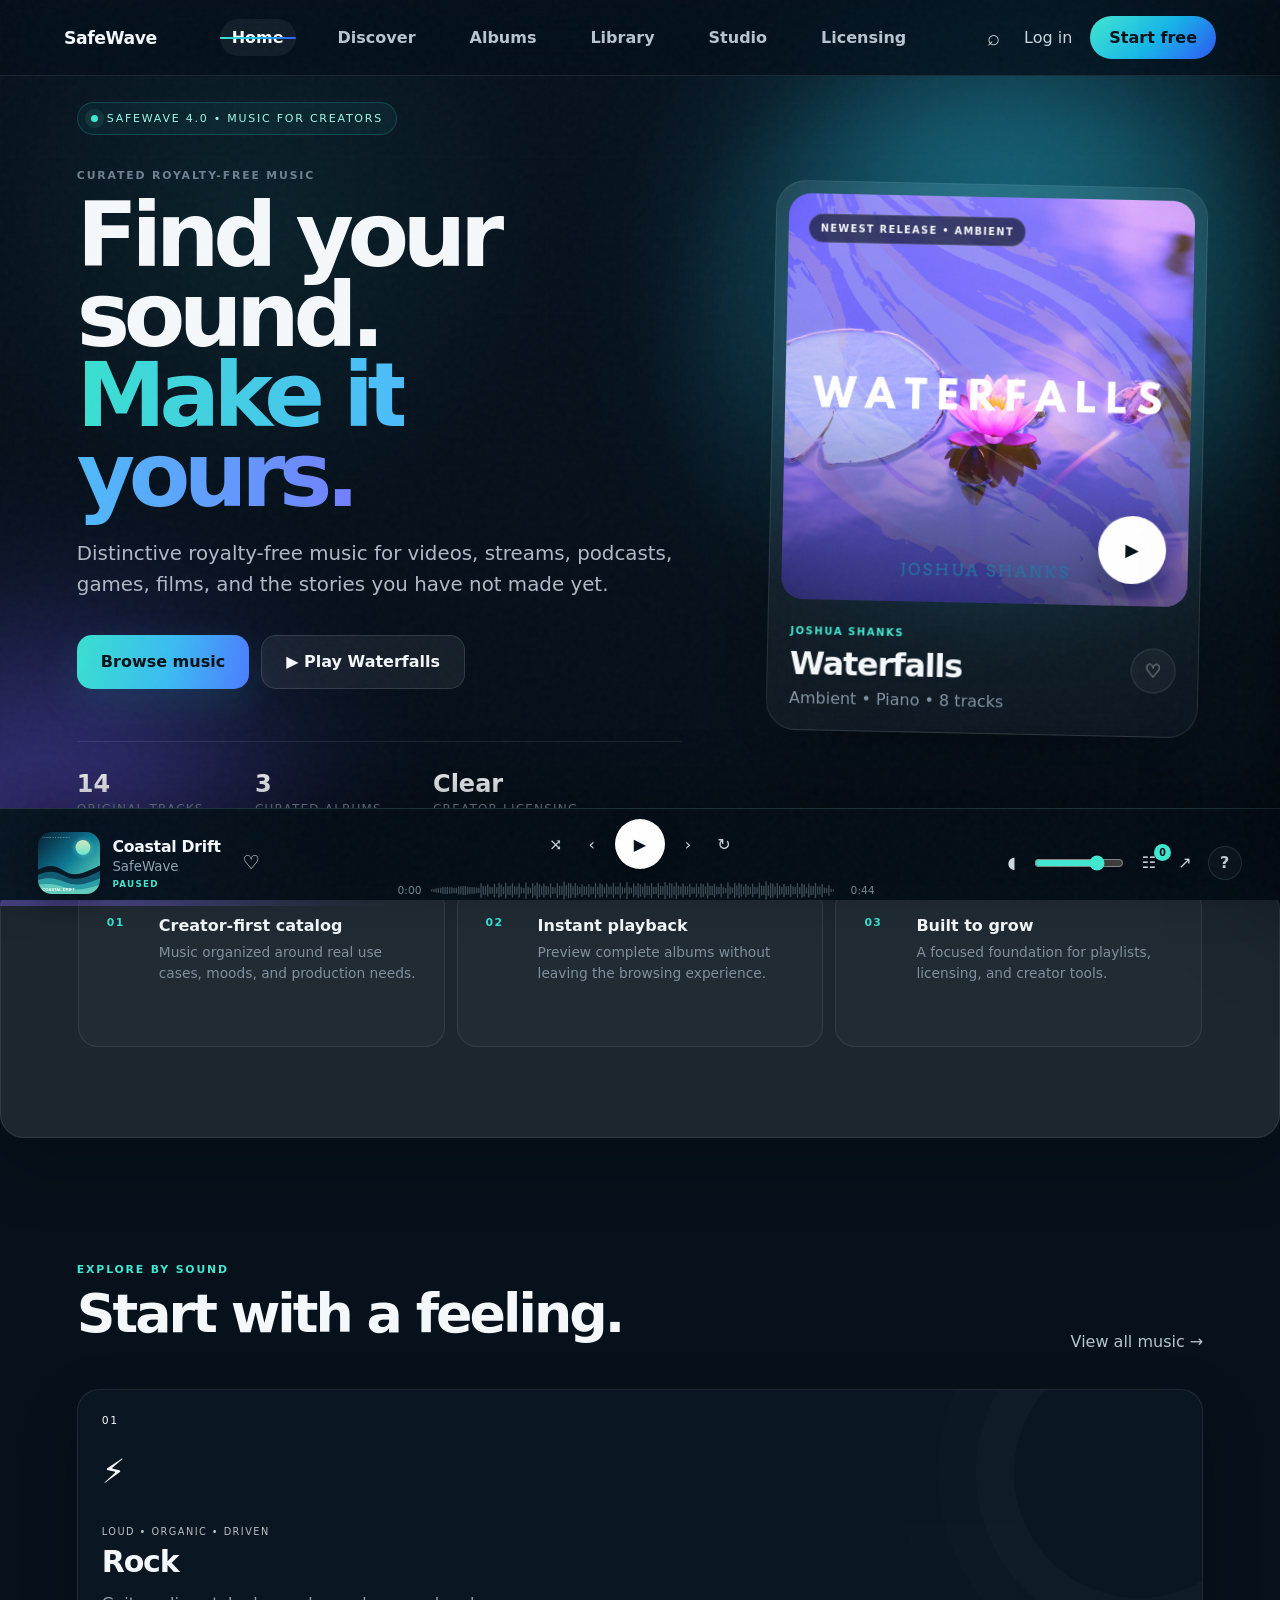
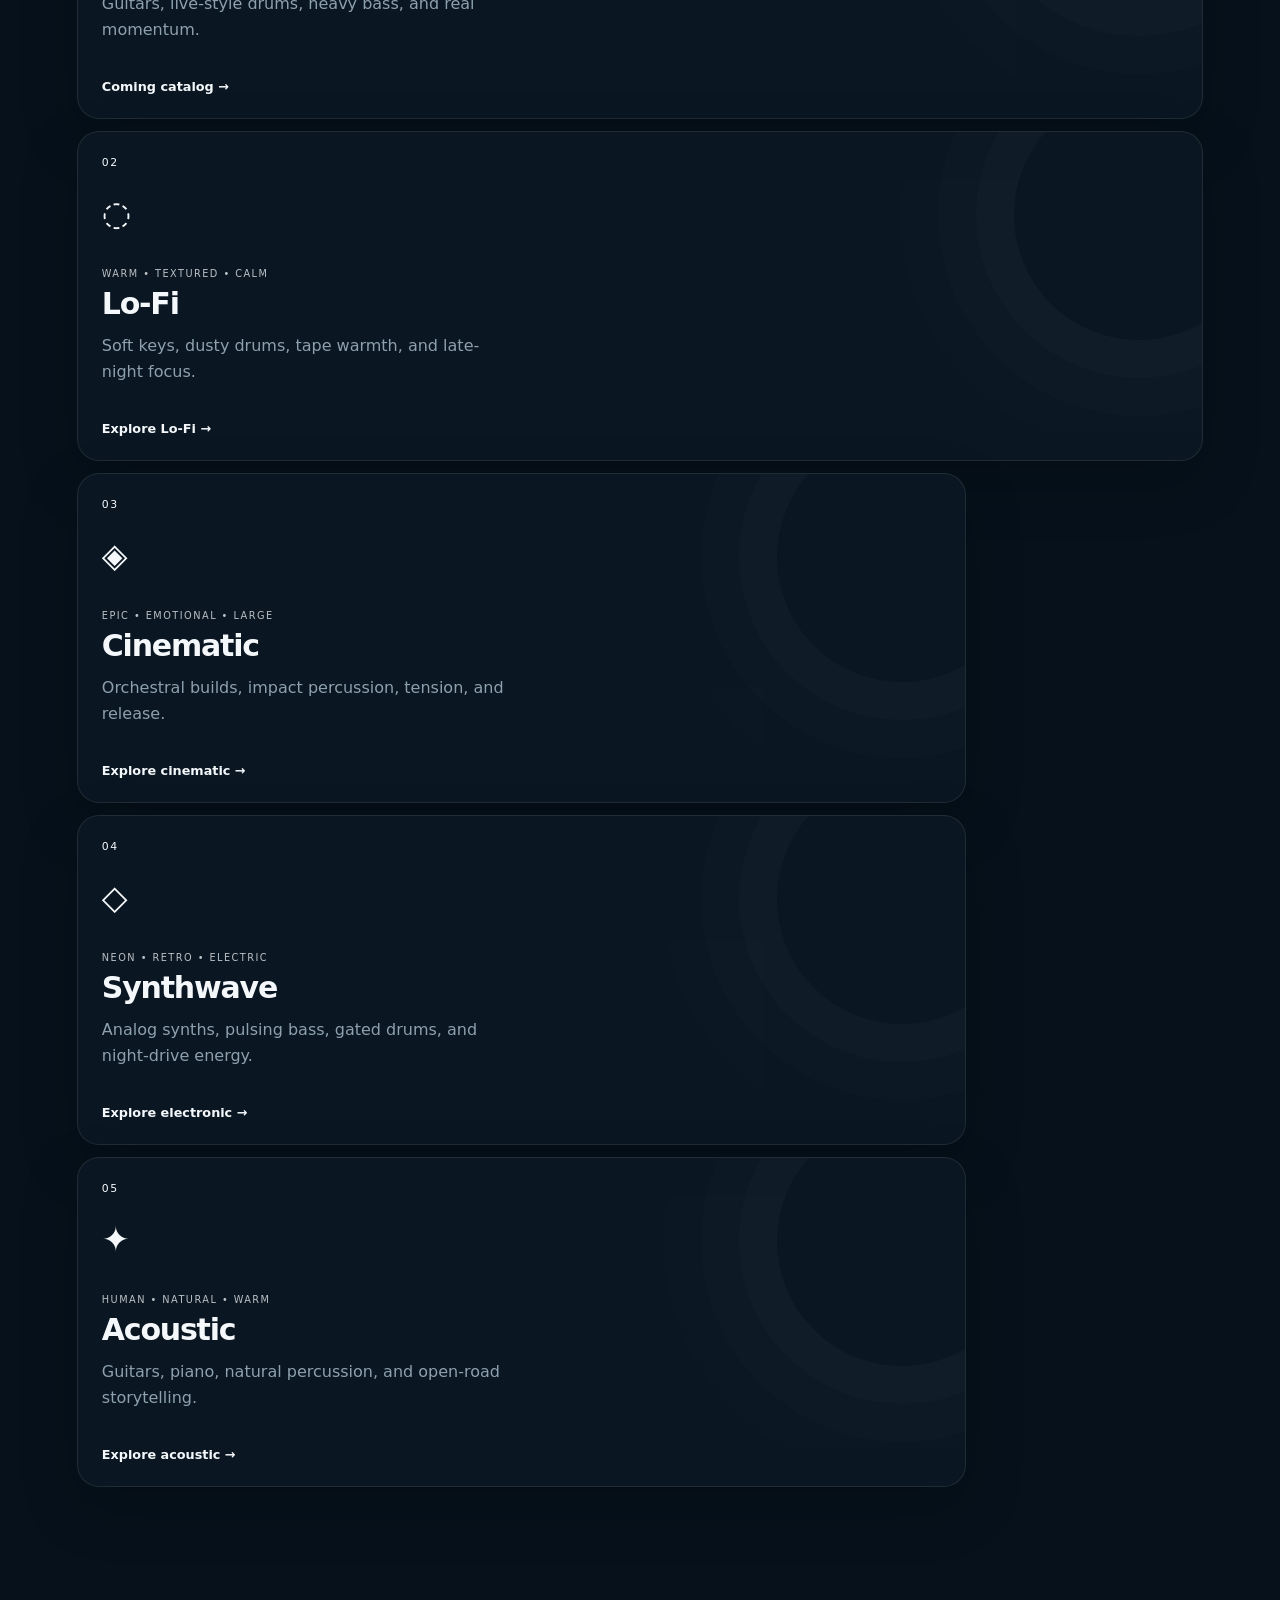
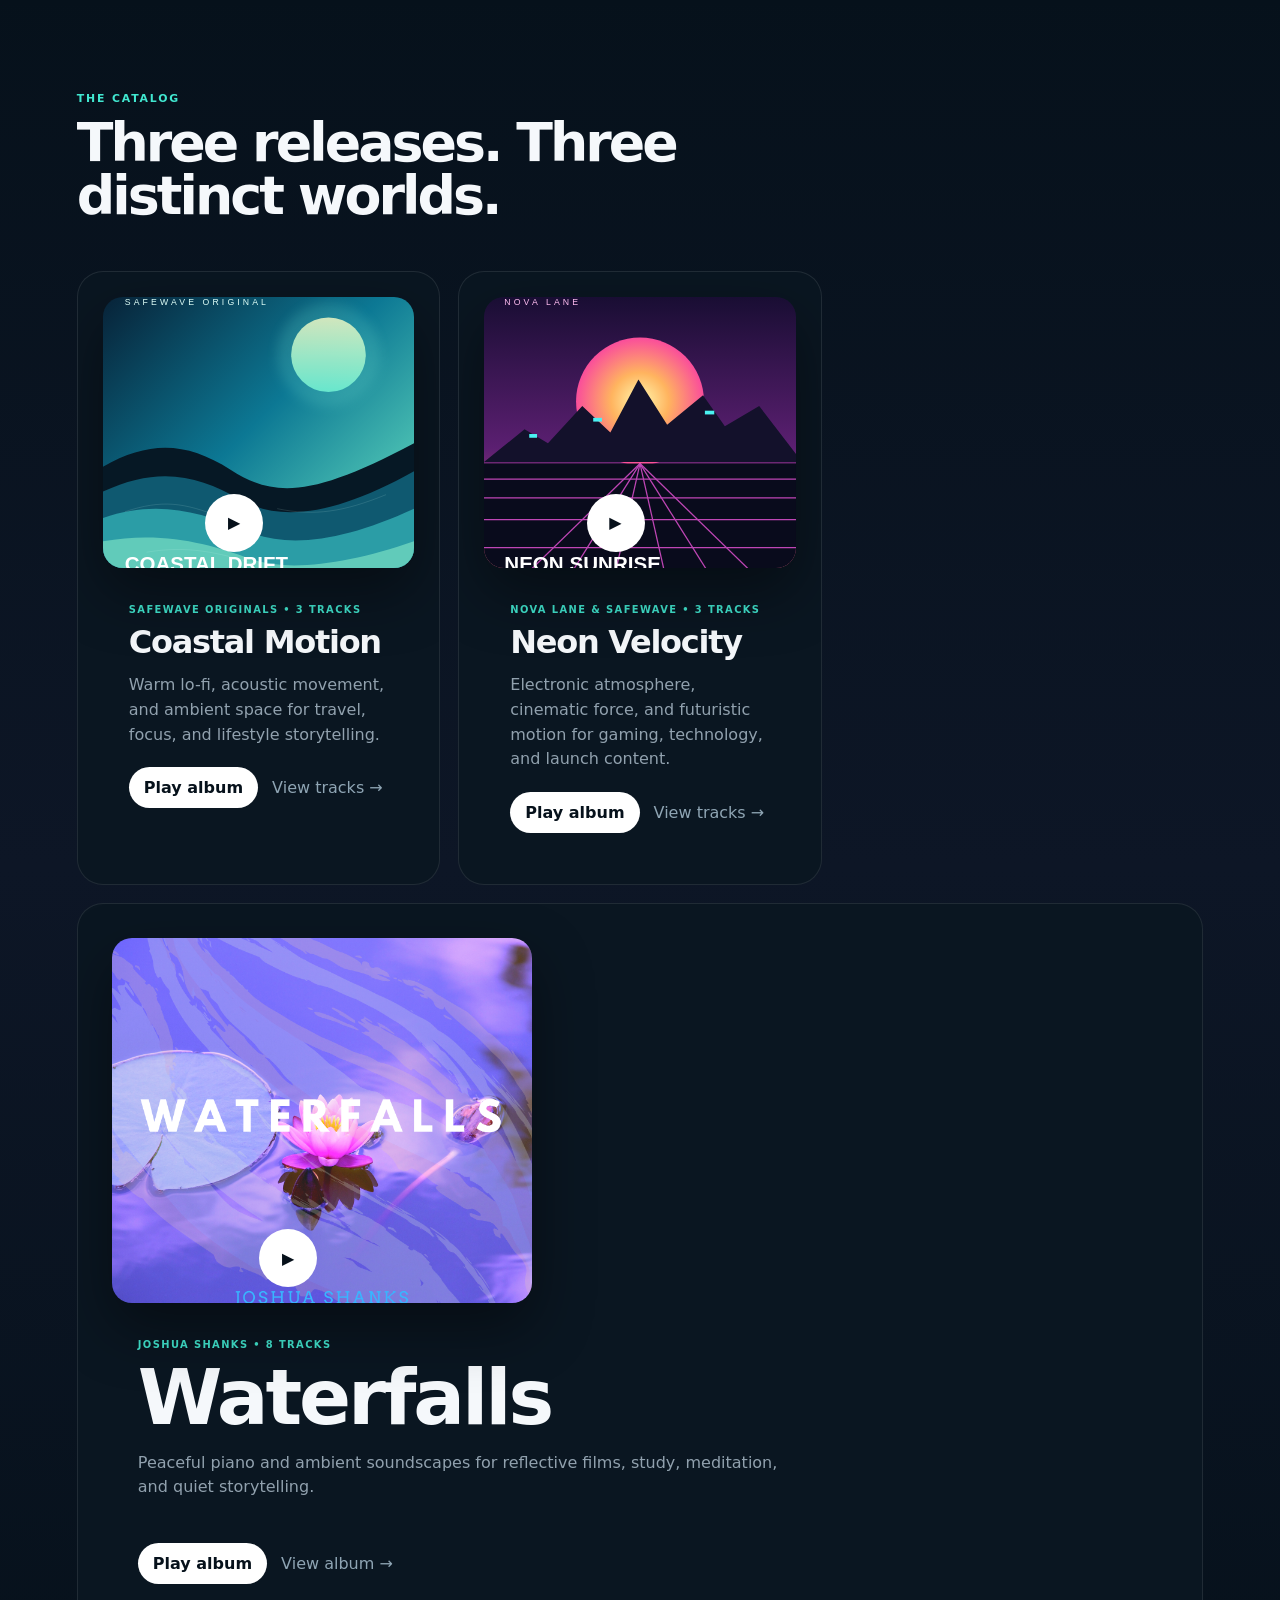
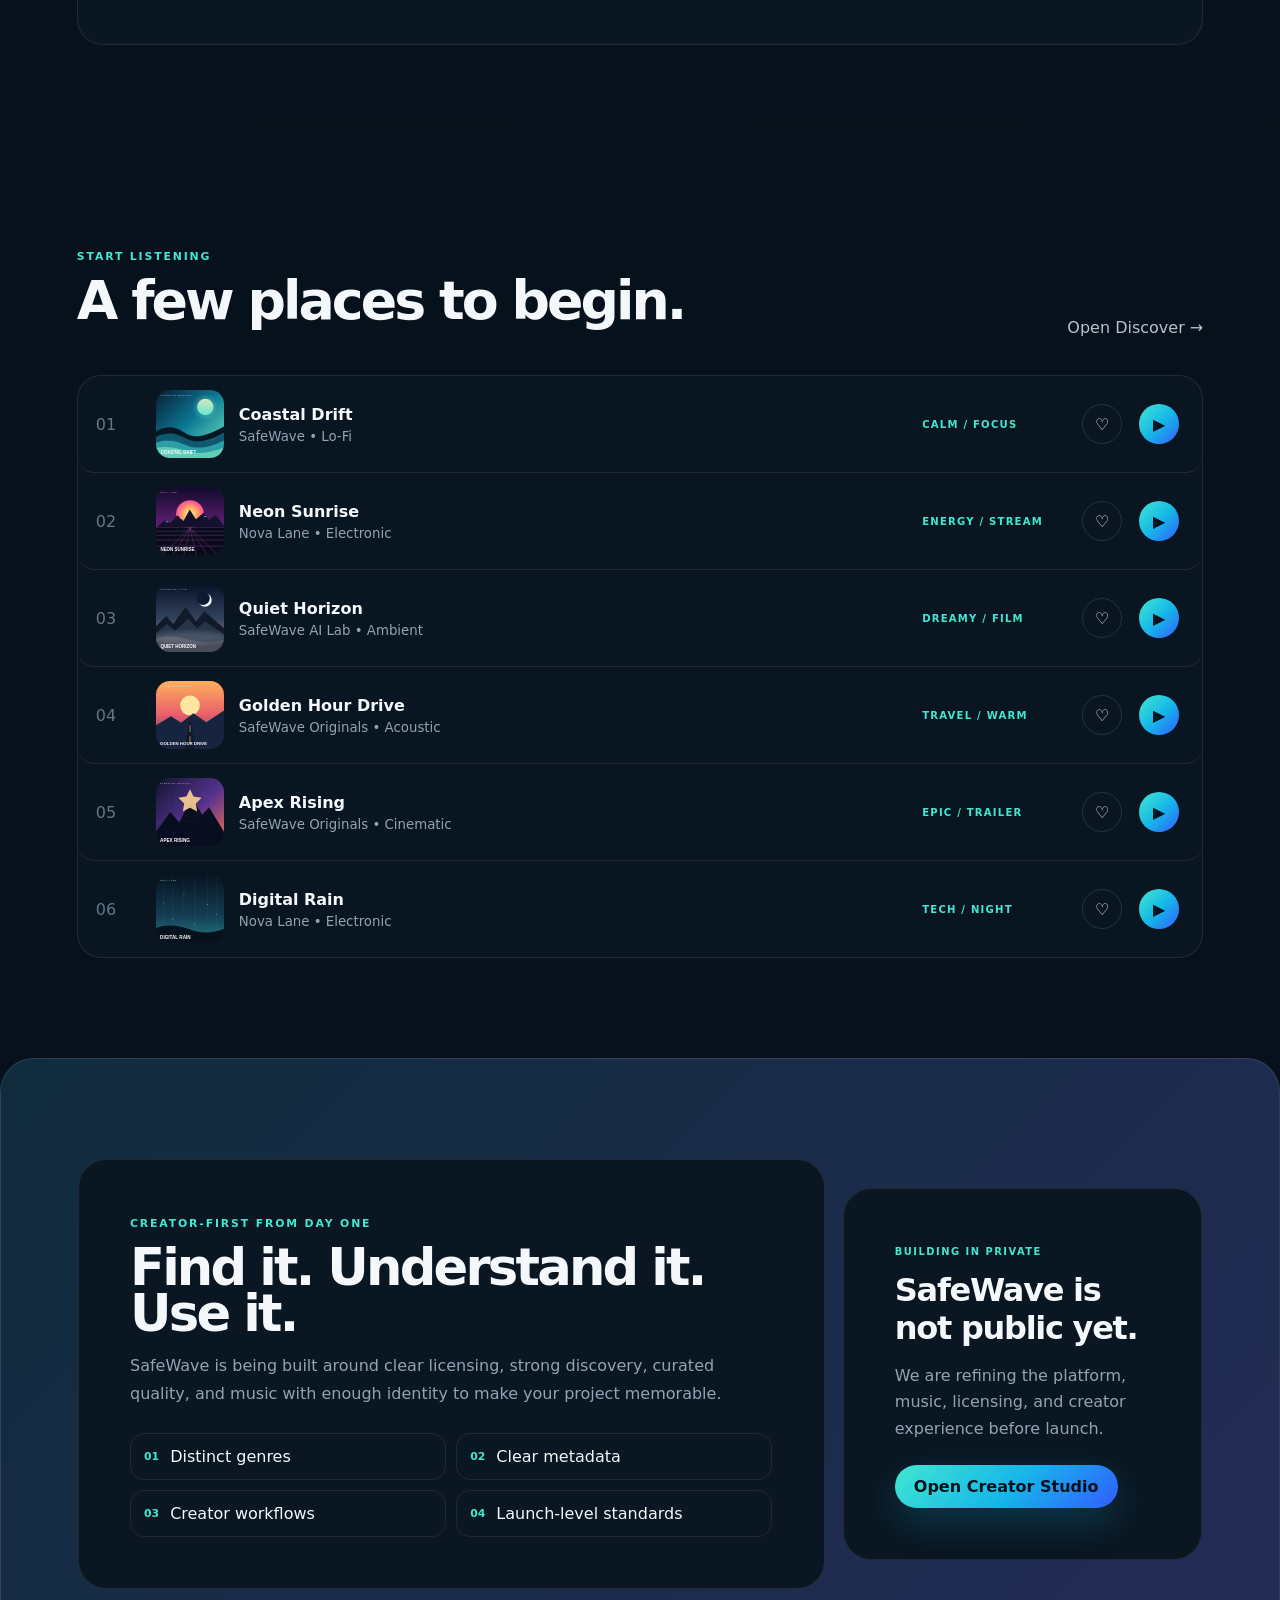
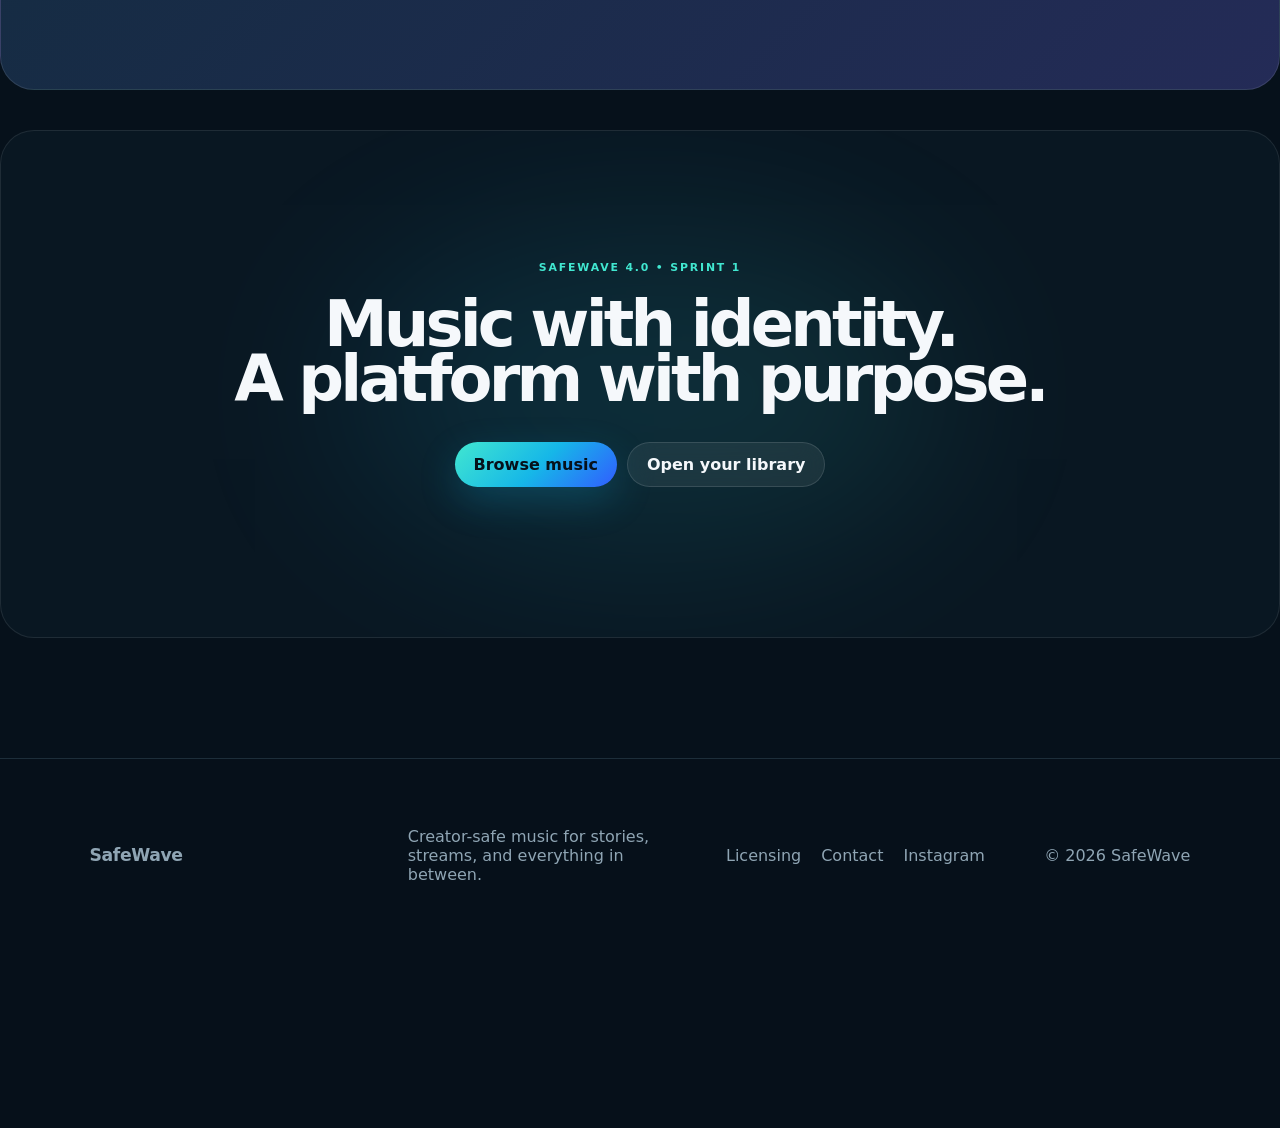
==== commit e7d7a844: "V4.0 Sprint Patch 1" ====
--- a/index.html
+++ b/index.html
@@ -8,6 +8,7 @@
 <link rel="stylesheet" href="style.css">
 <link rel="stylesheet" href="css/player-premium.css">
 <link rel="stylesheet" href="css/v3.3-site.css">
+<link rel="stylesheet" href="css/v4-sprint1.css">
 </head>
 <body data-theme-track="0">
 <div class="noise"></div><div class="track-atmosphere" id="trackAtmosphere"></div>
@@ -27,14 +28,14 @@
     <div class="aurora-v2-lines"></div>
 
     <div class="aurora-v2-copy">
-      <div class="aurora-v2-label"><span></span> SAFEWAVE 3.3 • CREATOR MUSIC LIBRARY</div>
+      <div class="aurora-v2-label"><span></span> SAFEWAVE 4.0 • MUSIC FOR CREATORS</div>
       <p class="kicker">CURATED ROYALTY-FREE MUSIC</p>
-      <h1>Music that fits.<br><em>Stories that stand out.</em></h1>
-      <p class="aurora-v2-lead">Explore a focused catalog of creator-safe music for videos, streams, podcasts, games, and everything you are building next.</p>
+      <h1>Find your sound.<br><em>Make it yours.</em></h1>
+      <p class="aurora-v2-lead">Distinctive royalty-free music for videos, streams, podcasts, games, films, and the stories you have not made yet.</p>
 
       <div class="aurora-v2-actions">
-        <a class="pill-primary route-link" href="#discover">Explore the catalog</a>
-        <button class="pill-glass" data-track="6">▶ Play newest release</button>
+        <a class="pill-primary route-link" href="#discover">Browse music</a>
+        <button class="pill-glass" data-track="6">▶ Play Waterfalls</button>
       </div>
 
       <div class="aurora-v2-proof">
@@ -72,7 +73,7 @@
 
   <section class="aurora-v2-genre-section">
     <div class="aurora-v2-section-head">
-      <div><span class="kicker">BROWSE BY IDENTITY</span><h2>Genres that look—and eventually sound—completely different.</h2></div>
+      <div><span class="kicker">EXPLORE BY SOUND</span><h2>Start with a feeling.</h2></div>
       <a class="route-link" href="#discover">View all music →</a>
     </div>
 
@@ -116,7 +117,7 @@
 
   <section class="aurora-v2-album-section">
     <div class="aurora-v2-section-head">
-      <div><span class="kicker">FEATURED RELEASES</span><h2>Albums, not random piles of tracks.</h2></div>
+      <div><span class="kicker">THE CATALOG</span><h2>Three releases. Three distinct worlds.</h2></div>
     </div>
 
     <div class="aurora-v2-albums">
@@ -166,7 +167,7 @@
 
   <section class="aurora-v2-tracks-section">
     <div class="aurora-v2-section-head">
-      <div><span class="kicker">STAFF PICKS</span><h2>Six tracks. Six distinct creative uses.</h2></div>
+      <div><span class="kicker">START LISTENING</span><h2>A few places to begin.</h2></div>
       <a class="route-link" href="#discover">Open Discover →</a>
     </div>
 
@@ -226,7 +227,7 @@
 
   <section class="aurora-v2-final">
     <div class="aurora-v2-final-glow"></div>
-    <span class="kicker">PROJECT AURORA • PHASE 1</span>
+    <span class="kicker">SAFEWAVE 4.0 • SPRINT 1</span>
     <h2>Music with identity.<br>A platform with purpose.</h2>
     <div><a class="pill-primary route-link" href="#discover">Browse music</a><a class="pill-glass route-link" href="#library">Open your library</a></div>
   </section>
--- a/css/v4-sprint1.css
+++ b/css/v4-sprint1.css
@@ -0,0 +1,22 @@
+
+/* SafeWave 4.0 — Sprint 1: homepage presentation only. Playback is untouched. */
+:root{--v4-bg:#06101a;--v4-panel:#0b1723;--v4-line:rgba(255,255,255,.09);--v4-text:#f5f8fb;--v4-muted:#9aabba;--v4-aqua:#39e0d0;--v4-blue:#4d7cff}
+body{background:var(--v4-bg);color:var(--v4-text)}
+.topbar{min-height:72px;padding-left:clamp(20px,5vw,72px);padding-right:clamp(20px,5vw,72px);background:rgba(6,16,26,.78);border-bottom:1px solid var(--v4-line);backdrop-filter:blur(22px) saturate(135%)}
+.brand{font-weight:800;letter-spacing:-.035em}.desktop-nav{gap:30px}.desktop-nav a{color:#b8c4cf;font-weight:650}.desktop-nav a:hover,.desktop-nav a.active{color:#fff}.top-actions .pill-primary{box-shadow:none}
+.aurora-home{overflow:hidden}.aurora-v2-hero{min-height:min(760px,calc(100svh - 72px));max-width:1600px;margin:0 auto;padding:clamp(70px,8vw,120px) clamp(22px,6vw,96px) 90px;display:grid;grid-template-columns:minmax(0,1.05fr) minmax(360px,.75fr);gap:clamp(50px,7vw,120px);align-items:center;isolation:isolate}
+.aurora-v2-hero:before{content:"";position:absolute;inset:0;z-index:-3;background:radial-gradient(circle at 75% 38%,rgba(41,164,255,.17),transparent 28%),radial-gradient(circle at 20% 25%,rgba(57,224,208,.08),transparent 24%),linear-gradient(180deg,#07121e 0%,#06101a 76%)}
+.aurora-v2-light{filter:blur(100px);opacity:.45}.aurora-v2-lines{opacity:.18}.aurora-v2-copy{max-width:780px}.aurora-v2-label{width:max-content;max-width:100%;border:1px solid rgba(57,224,208,.2);background:rgba(57,224,208,.055);border-radius:999px;padding:9px 13px;font-size:11px;letter-spacing:.16em;color:#9ef7ee}.aurora-v2-copy>.kicker{margin-top:34px;color:#6f8191}
+.aurora-v2-copy h1{max-width:760px;margin:14px 0 24px;font-size:clamp(56px,7vw,108px);line-height:.89;letter-spacing:-.072em;font-weight:850}.aurora-v2-copy h1 em{font-style:normal;background:linear-gradient(90deg,var(--v4-aqua),#4dbdf9 52%,#7380ff);-webkit-background-clip:text;background-clip:text;color:transparent}.aurora-v2-lead{max-width:660px;font-size:clamp(18px,1.55vw,23px);line-height:1.55;color:#aebbc6}
+.aurora-v2-actions{margin-top:34px;gap:12px}.aurora-v2-actions .pill-primary,.aurora-v2-actions .pill-glass{min-height:54px;padding:0 24px;border-radius:15px;font-weight:800}.aurora-v2-actions .pill-primary{background:linear-gradient(100deg,var(--v4-aqua),#3bbbf2 55%,var(--v4-blue));color:#031018;box-shadow:0 14px 40px rgba(45,190,213,.15)}
+.aurora-v2-proof{margin-top:52px;padding-top:28px;border-top:1px solid var(--v4-line);display:flex;gap:clamp(28px,4vw,60px)}.aurora-v2-proof div{padding:0;border:0;background:none}.aurora-v2-proof strong{font-size:24px}.aurora-v2-proof span{color:#718493;font-size:12px}
+.aurora-v2-feature{width:min(100%,470px);justify-self:end;border:1px solid rgba(255,255,255,.1);border-radius:30px;padding:12px;background:linear-gradient(160deg,rgba(255,255,255,.075),rgba(255,255,255,.025));box-shadow:0 34px 90px rgba(0,0,0,.35);transform:rotate(1.2deg)}.aurora-v2-feature-art{border-radius:22px;overflow:hidden;aspect-ratio:1}.aurora-v2-feature-art img{width:100%;height:100%;object-fit:cover;transition:transform .55s ease}.aurora-v2-feature:hover img{transform:scale(1.025)}.aurora-v2-feature-play{width:68px;height:68px;right:22px;bottom:22px;border:0;border-radius:50%;background:#fff;color:#06101a;box-shadow:0 16px 36px rgba(0,0,0,.28)}.aurora-v2-feature-copy{padding:20px 10px 10px}.aurora-v2-feature-copy h2{font-size:32px;letter-spacing:-.04em}.aurora-v2-feature-copy p{color:#8192a1}.aurora-v2-scroll{display:none}
+.v33-trust-strip{max-width:1450px;margin:0 auto;padding:0 clamp(22px,6vw,96px) 90px;display:grid;grid-template-columns:repeat(3,1fr);gap:12px}.v33-trust-strip article{min-height:160px;border:1px solid var(--v4-line);border-radius:20px;background:rgba(255,255,255,.025);padding:28px}.v33-trust-strip article>span{color:var(--v4-aqua)}.v33-trust-strip p{color:#80909e}
+.aurora-v2-genre-section,.aurora-v2-album-section,.aurora-v2-tracks-section,.aurora-v2-creator-section{max-width:1450px;margin:0 auto;padding:100px clamp(22px,6vw,96px)}.aurora-v2-section-head{margin-bottom:38px}.aurora-v2-section-head h2{max-width:760px;font-size:clamp(38px,4.2vw,66px);line-height:1;letter-spacing:-.055em}.aurora-v2-section-head>a{color:#b6c4ce}
+.aurora-v2-genres{display:grid;grid-template-columns:repeat(5,minmax(0,1fr));gap:12px}.aurora-v2-genre{min-height:330px;border-radius:22px;padding:24px;border:1px solid var(--v4-line);background:#0a1621;transition:transform .25s ease,border-color .25s ease,background .25s ease}.aurora-v2-genre:hover{transform:translateY(-5px);border-color:rgba(57,224,208,.26);background:#0c1b28}.aurora-v2-genre:before{opacity:.38}.aurora-v2-genre h3{font-size:30px;letter-spacing:-.04em}.aurora-v2-genre p{color:#8ea0ae}
+.aurora-v2-albums{display:grid;grid-template-columns:repeat(3,1fr);gap:18px}.aurora-v2-album{display:block;border:1px solid var(--v4-line);border-radius:26px;background:#0a1621;overflow:hidden;transition:transform .3s ease,border-color .3s ease}.aurora-v2-album:hover{transform:translateY(-6px);border-color:rgba(255,255,255,.17)}.aurora-v2-album-visual{aspect-ratio:1.15/1;border-radius:0}.aurora-v2-album-visual img{width:100%;height:100%;object-fit:cover}.aurora-v2-album-disc{display:none}.aurora-v2-album-visual>button{width:58px;height:58px;right:20px;bottom:20px;background:#fff;color:#06101a}.aurora-v2-album-copy{padding:26px}.aurora-v2-album-copy h3{font-size:32px;letter-spacing:-.04em}.aurora-v2-album-copy p{min-height:72px;color:#91a1ae;line-height:1.55}
+.aurora-v2-track-list{border:1px solid var(--v4-line);border-radius:24px;overflow:hidden;background:#091520}.aurora-v2-track{border-bottom:1px solid var(--v4-line);padding:14px 18px}.aurora-v2-track:last-child{border-bottom:0}.aurora-v2-track:hover{background:rgba(255,255,255,.035)}
+.aurora-v2-creator-section{display:grid;grid-template-columns:1.35fr .65fr;gap:18px;align-items:stretch}.aurora-v2-creator-copy,.aurora-v2-creator-action{border:1px solid var(--v4-line);border-radius:28px;background:#0a1621;padding:clamp(30px,4vw,56px)}.aurora-v2-creator-copy h2{font-size:clamp(42px,4vw,68px);letter-spacing:-.055em}.aurora-v2-final{margin:40px auto 120px;max-width:1280px;border-radius:34px;border:1px solid var(--v4-line);background:#091722}.aurora-v2-final h2{font-size:clamp(44px,5vw,76px);letter-spacing:-.06em}
+@media(max-width:1100px){.aurora-v2-hero{grid-template-columns:1fr .72fr;gap:38px}.aurora-v2-copy h1{font-size:clamp(54px,7vw,82px)}.aurora-v2-genres{grid-template-columns:repeat(2,1fr)}.aurora-v2-genre:last-child{grid-column:span 2}}
+@media(max-width:820px){.topbar{min-height:64px}.aurora-v2-hero{min-height:auto;grid-template-columns:1fr;padding-top:56px;padding-bottom:60px;gap:44px}.aurora-v2-copy h1{font-size:clamp(52px,15vw,76px)}.aurora-v2-feature{width:100%;max-width:520px;justify-self:start;transform:none}.aurora-v2-proof{justify-content:space-between;gap:16px}.v33-trust-strip{grid-template-columns:1fr;padding-bottom:50px}.aurora-v2-albums{grid-template-columns:1fr}.aurora-v2-album{max-width:620px}.aurora-v2-creator-section{grid-template-columns:1fr}}
+@media(max-width:560px){.aurora-v2-hero{padding-left:20px;padding-right:20px}.aurora-v2-label{font-size:9px}.aurora-v2-copy>.kicker{margin-top:26px}.aurora-v2-copy h1{font-size:clamp(48px,15vw,66px);line-height:.92}.aurora-v2-lead{font-size:17px}.aurora-v2-actions{display:grid}.aurora-v2-actions .pill-primary,.aurora-v2-actions .pill-glass{width:100%;justify-content:center}.aurora-v2-proof{margin-top:38px}.aurora-v2-proof strong{font-size:20px}.aurora-v2-proof span{font-size:10px}.aurora-v2-feature{padding:8px;border-radius:24px}.aurora-v2-feature-art{border-radius:18px}.aurora-v2-feature-play{width:58px;height:58px}.aurora-v2-genre-section,.aurora-v2-album-section,.aurora-v2-tracks-section,.aurora-v2-creator-section{padding:70px 20px}.aurora-v2-genres{grid-template-columns:1fr}.aurora-v2-genre:last-child{grid-column:auto}.aurora-v2-genre{min-height:250px}.aurora-v2-section-head h2{font-size:40px}.aurora-v2-track>b{display:none}.aurora-v2-final{margin:20px 20px 100px;border-radius:26px}}
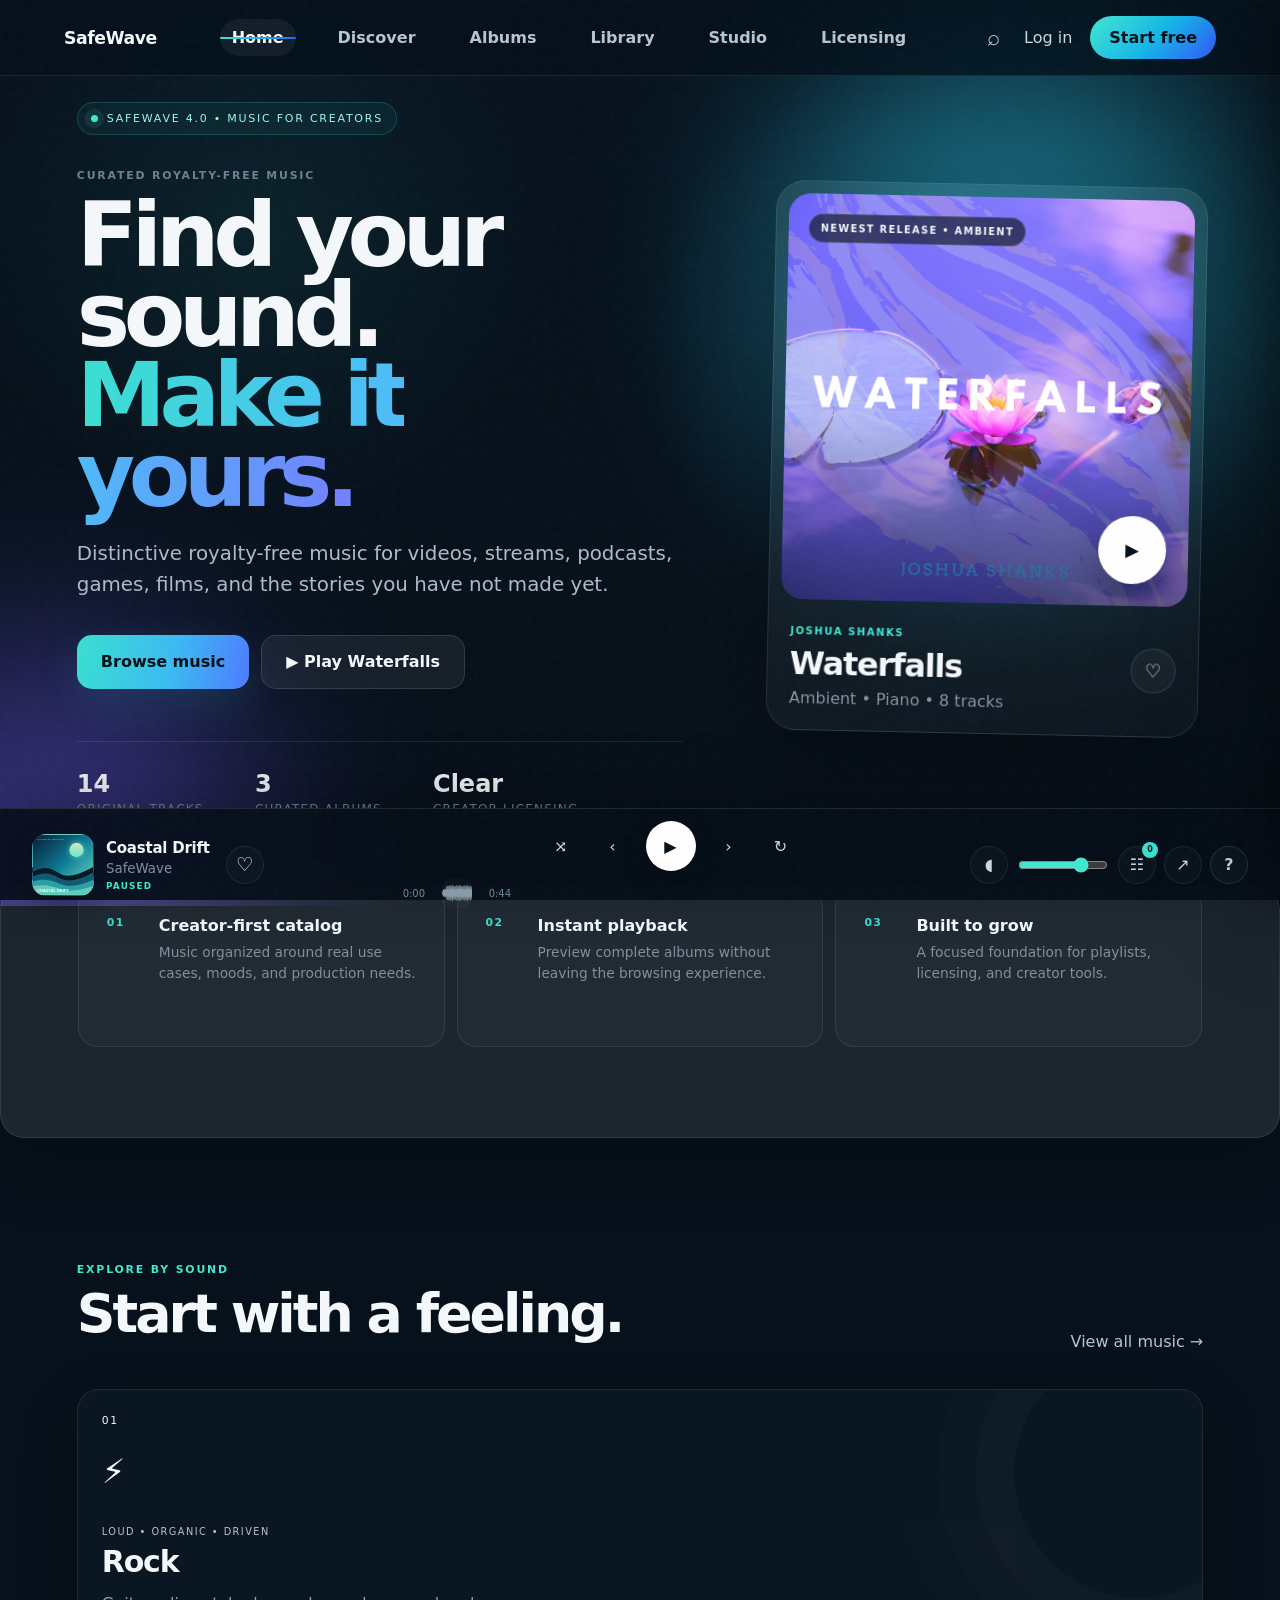
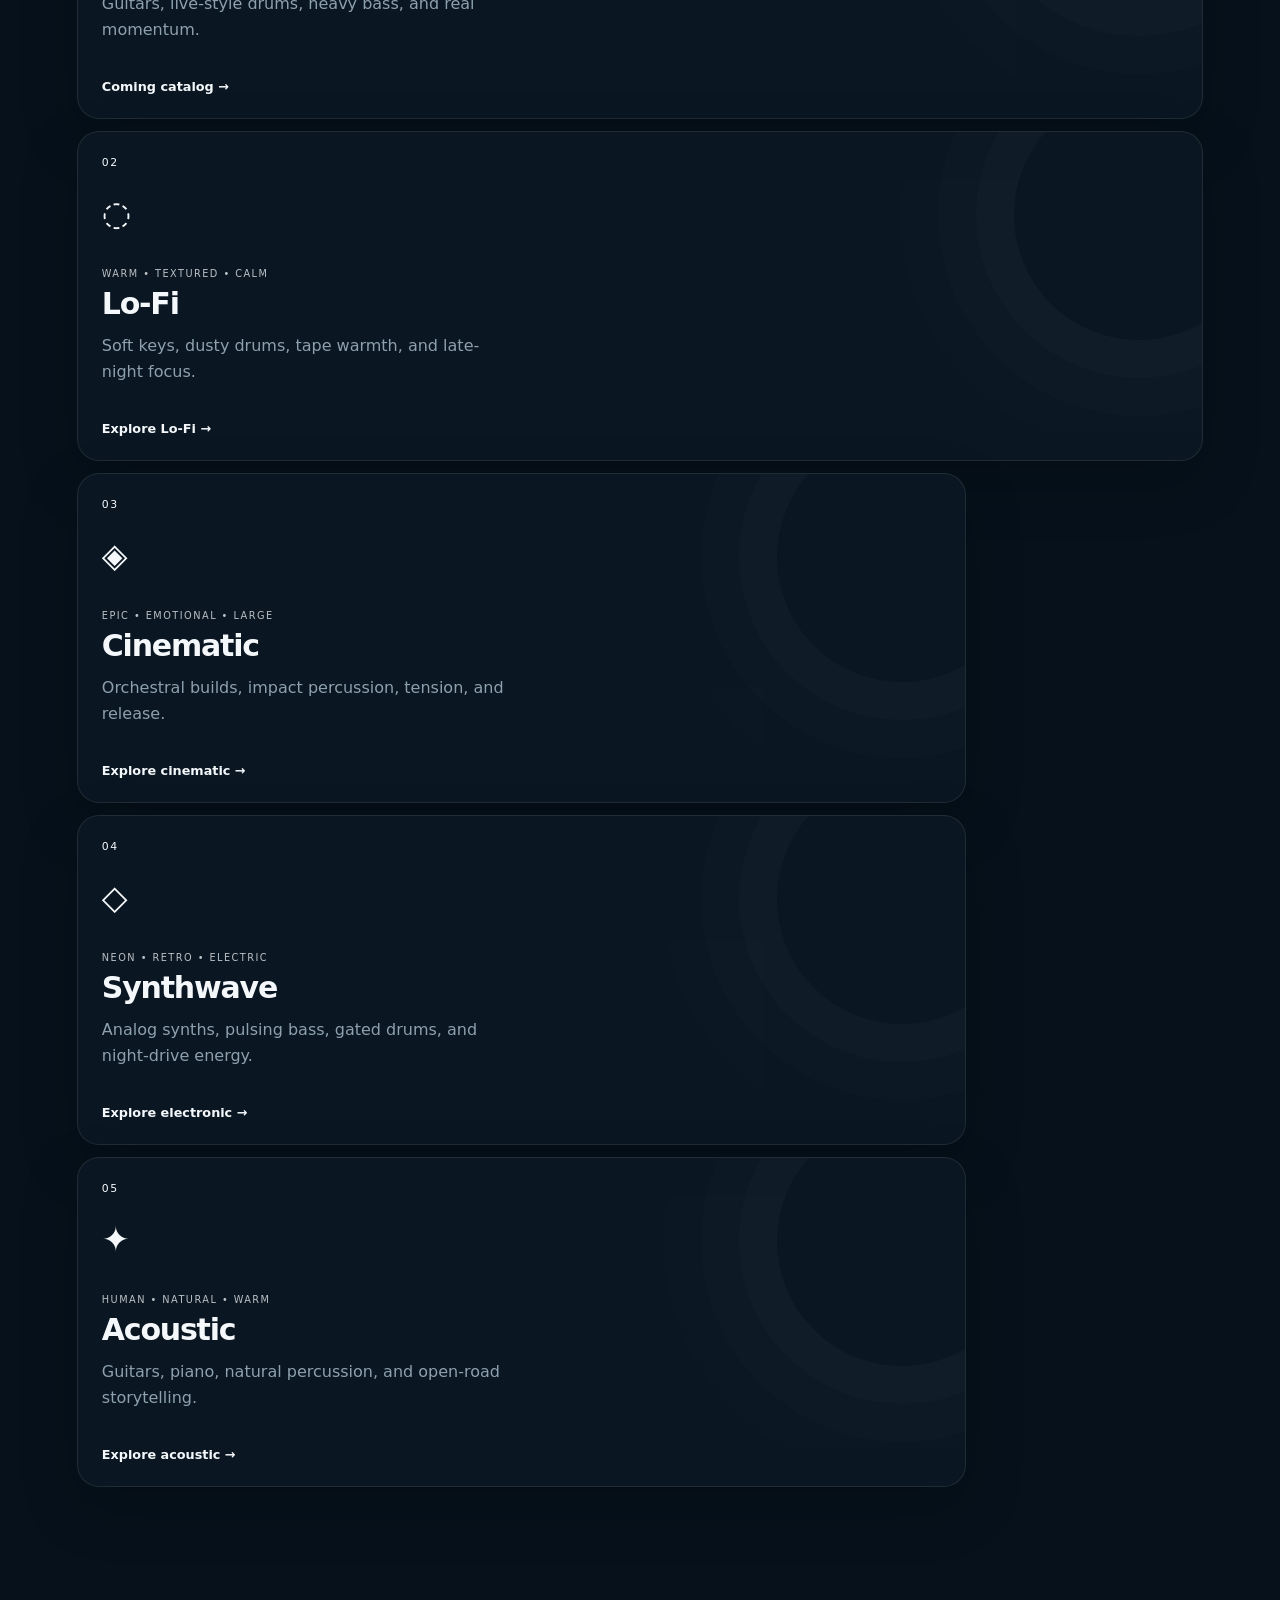
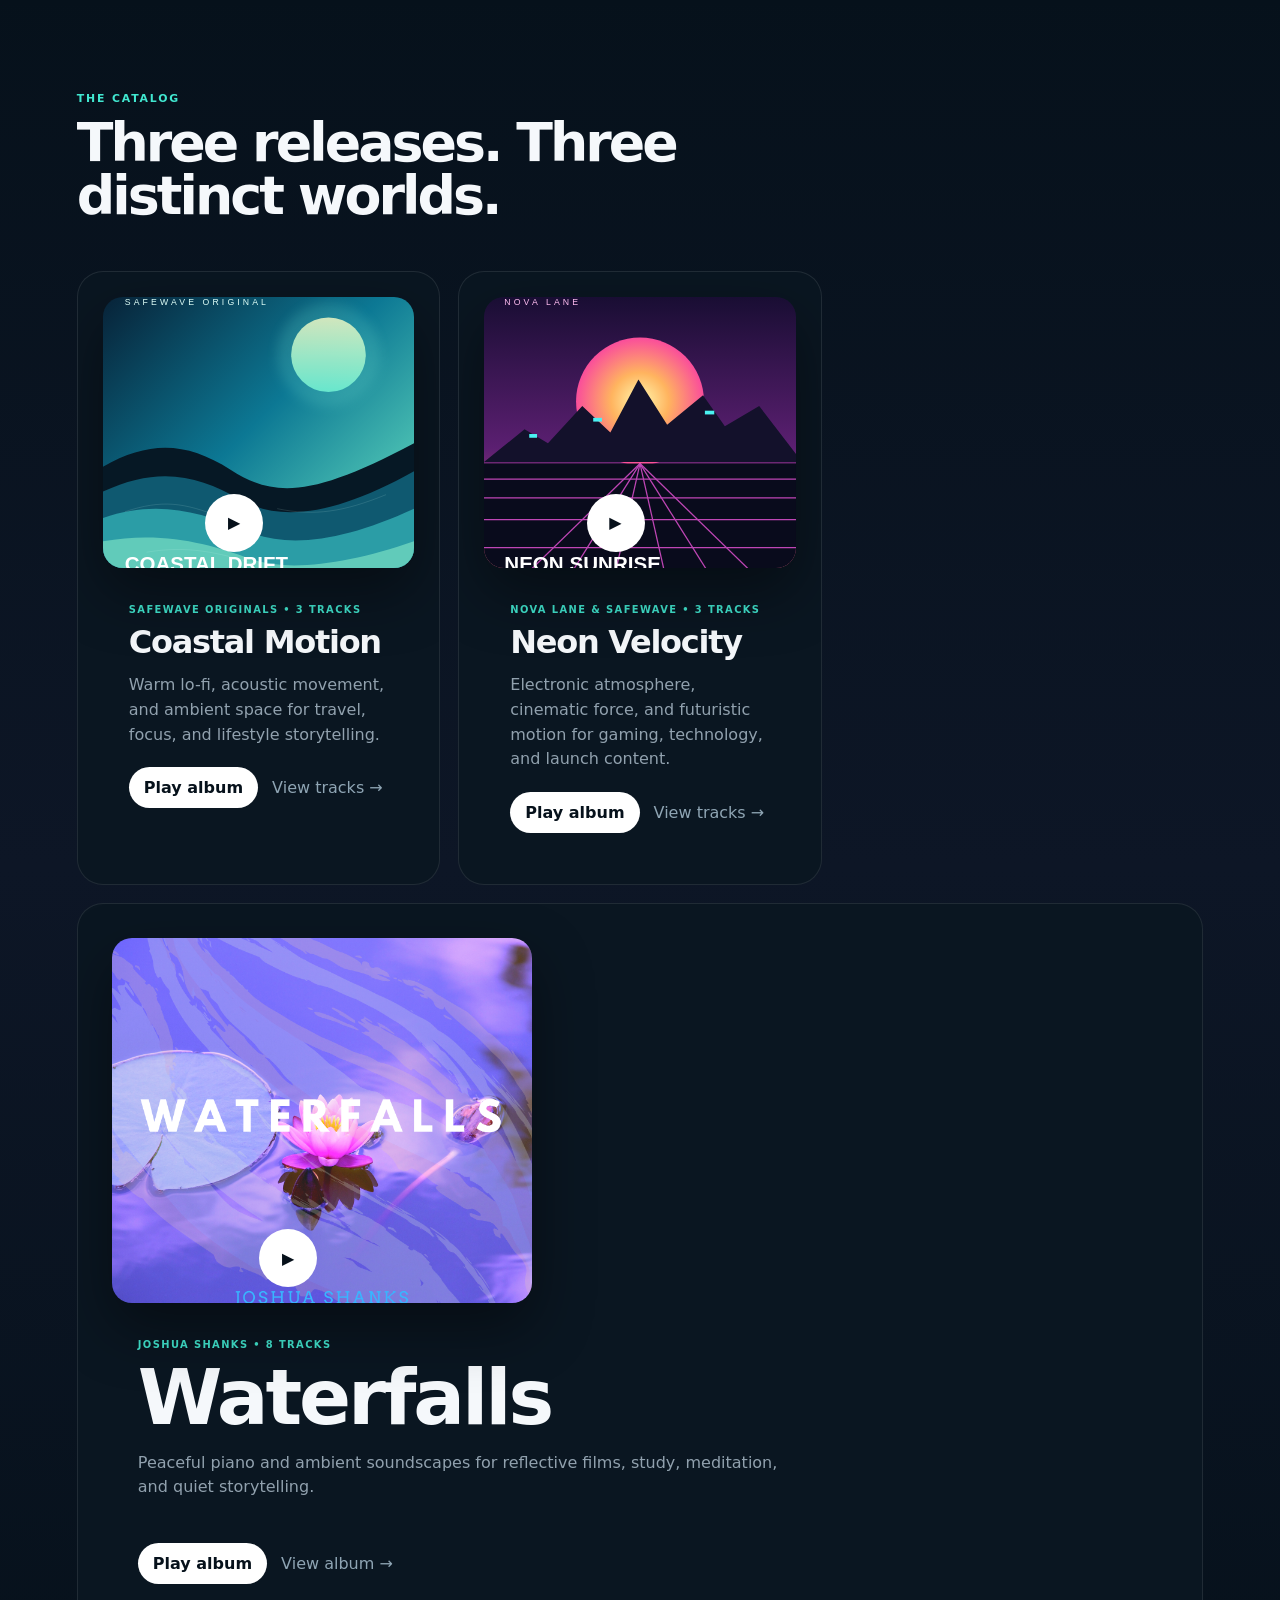
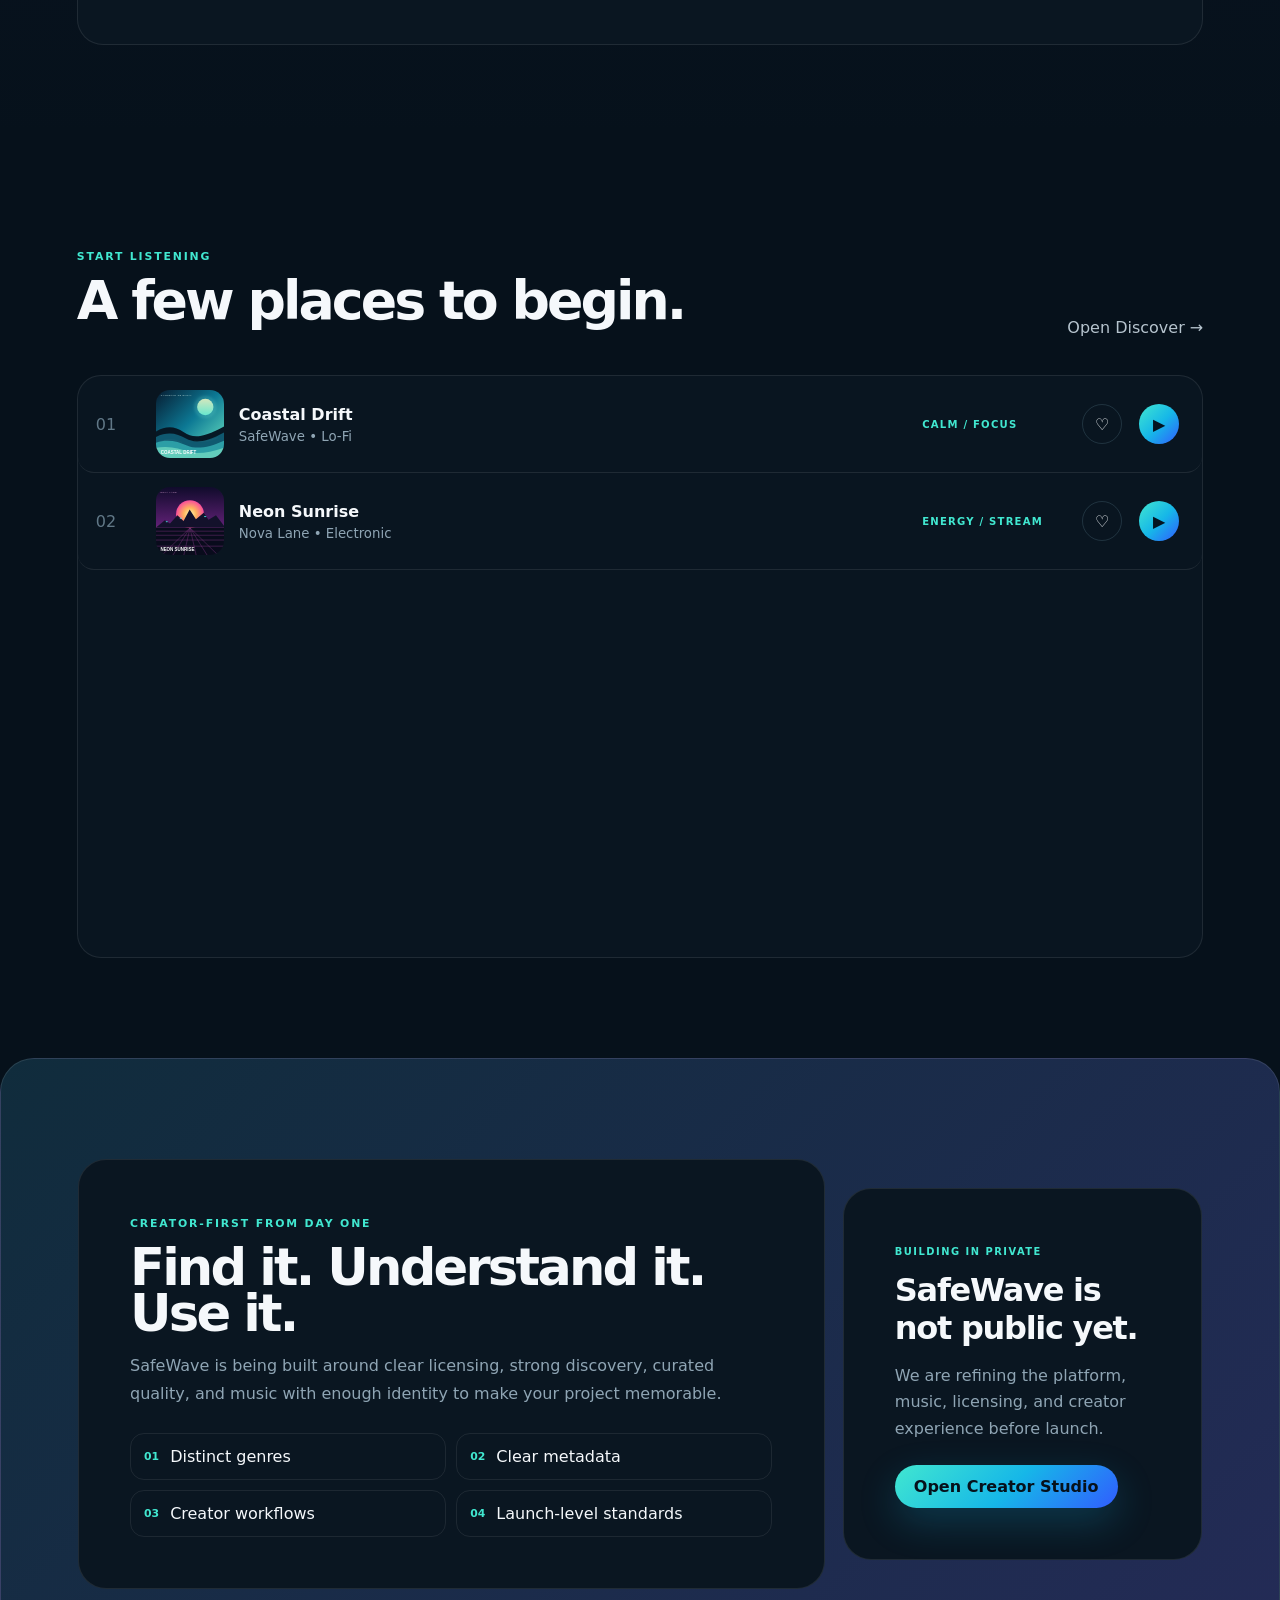
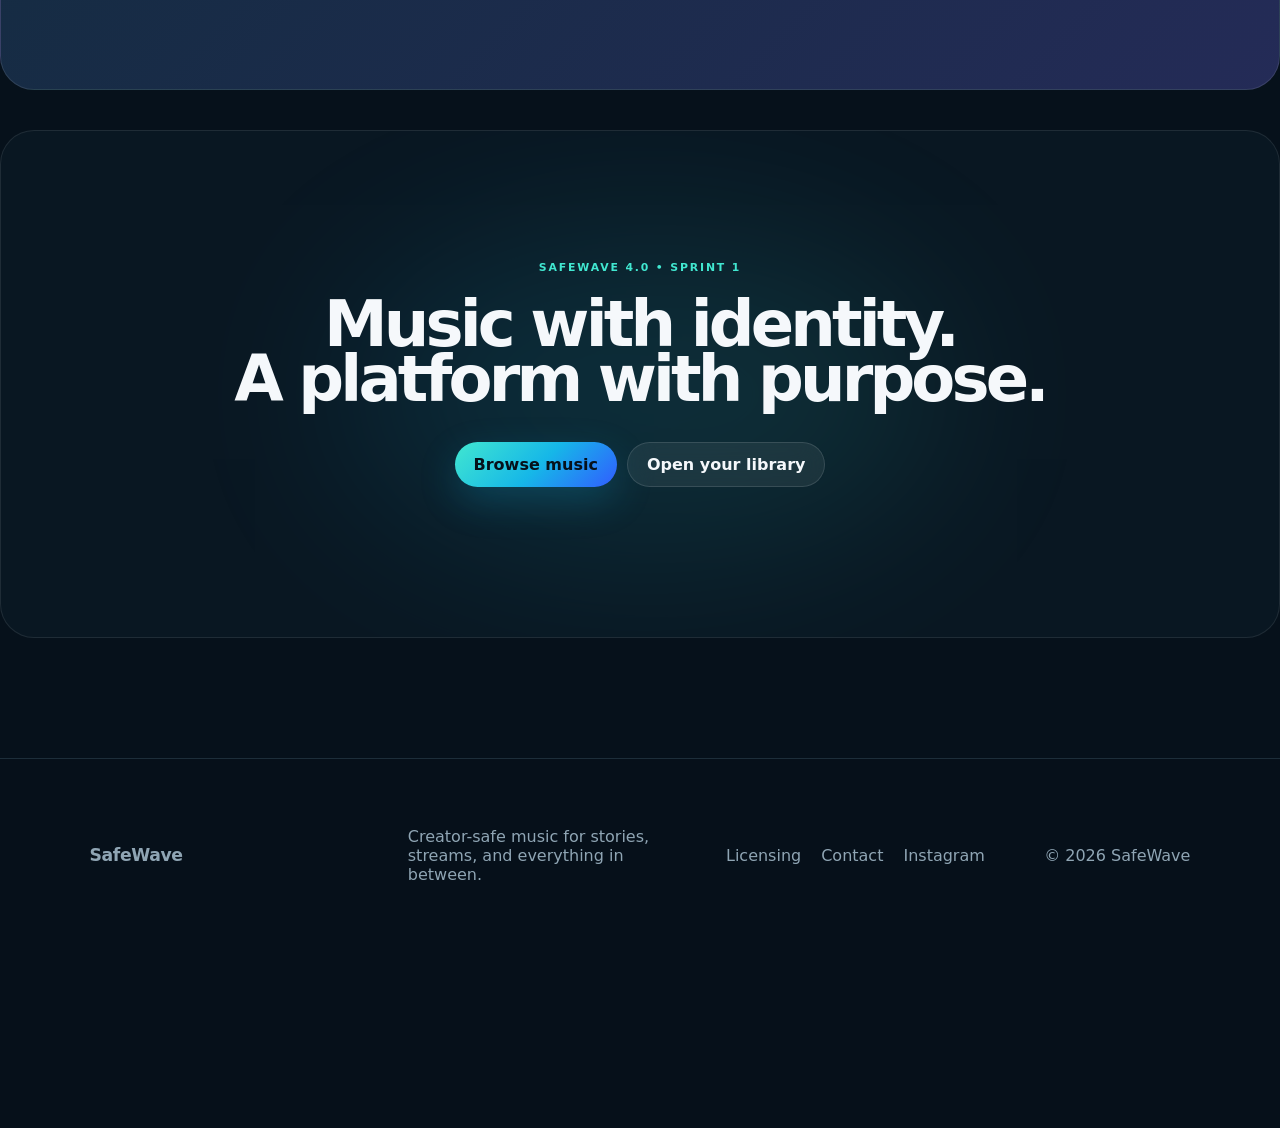
==== commit 65c58ca7: "4.0 Sprint 4/5" ====
--- a/index.html
+++ b/index.html
@@ -9,6 +9,9 @@
 <link rel="stylesheet" href="css/player-premium.css">
 <link rel="stylesheet" href="css/v3.3-site.css">
 <link rel="stylesheet" href="css/v4-sprint1.css">
+<link rel="stylesheet" href="css/v4-sprint2.css">
+<link rel="stylesheet" href="css/v4-sprint3.css">
+<link rel="stylesheet" href="css/v4-sprint45.css">
 </head>
 <body data-theme-track="0">
 <div class="noise"></div><div class="track-atmosphere" id="trackAtmosphere"></div>
@@ -244,47 +247,488 @@
 </section>
 
 <section class="view" data-view="album">
-  <section class="album-detail" id="albumDetail">
-    <button class="album-back route-link" data-album-back>← All albums</button>
-    <div class="album-detail-hero">
-      <img id="albumDetailCover" alt="Album artwork">
-      <div class="album-detail-copy">
-        <span class="kicker">ALBUM</span>
+  <section class="album-detail v4-album-detail" id="albumDetail">
+    <button class="album-back route-link v4-album-back" data-album-back>← Back to albums</button>
+
+    <div class="album-detail-hero v4-album-hero">
+      <div class="v4-album-art-wrap">
+        <img id="albumDetailCover" alt="Album artwork">
+        <div class="v4-album-art-glow" aria-hidden="true"></div>
+      </div>
+
+      <div class="album-detail-copy v4-album-copy">
+        <span class="kicker">SAFEWAVE ALBUM</span>
         <h1 id="albumDetailTitle">Album</h1>
         <p class="album-detail-artist" id="albumDetailArtist"></p>
-        <p id="albumDetailDescription"></p>
+        <p class="v4-album-description" id="albumDetailDescription"></p>
         <div class="album-detail-tags" id="albumDetailTags"></div>
-        <div class="album-detail-actions">
+
+        <div class="v4-album-stats" aria-label="Album details">
+          <div><strong id="v4AlbumTrackCount">—</strong><span>tracks</span></div>
+          <div><strong id="v4AlbumYear">—</strong><span>release</span></div>
+          <div><strong id="v4AlbumPrimaryGenre">—</strong><span>sound</span></div>
+        </div>
+
+        <div class="album-detail-actions v4-album-actions">
           <button class="pill-primary" id="albumPlayAll">▶ Play album</button>
-          <button class="pill-glass" id="albumShuffle">⌘ Shuffle</button>
-        </div>
-      </div>
-    </div>
-    <div class="album-track-list" id="albumTrackList"></div>
-    <section class="album-related">
-      <div class="section-head"><div><span class="kicker">KEEP EXPLORING</span><h2>Related releases</h2></div></div>
+          <button class="pill-glass" id="albumShuffle">⤨ Shuffle</button>
+        </div>
+      </div>
+    </div>
+
+    <section class="v4-tracklist-section">
+      <div class="v4-tracklist-head">
+        <div><span class="kicker">TRACKLIST</span><h2>Listen from the beginning.</h2></div>
+        <span id="v4AlbumTrackLabel">Album tracks</span>
+      </div>
+      <div class="album-track-list v4-album-track-list" id="albumTrackList"></div>
+    </section>
+
+    <section class="album-related v4-album-related">
+      <div class="v4-tracklist-head">
+        <div><span class="kicker">KEEP EXPLORING</span><h2>More from SafeWave.</h2></div>
+        <a class="route-link" href="#albums">View all albums →</a>
+      </div>
       <div class="album-related-grid" id="albumRelatedGrid"></div>
     </section>
   </section>
 </section>
 
+
 <section class="view" data-view="discover">
-  <section class="discover-hero"><span class="kicker">THE CATALOG</span><h1>Find your next sound.</h1><p>Search by track, artist, mood, genre, or project type.</p><div class="giant-search"><span>⌕</span><input id="trackSearch" placeholder="Try “relaxing music for a travel vlog”"><kbd>⌘ K</kbd></div><div class="smart-search-hints"><button data-smart-query="travel vlog">Travel vlog</button><button data-smart-query="gaming energy">Gaming energy</button><button data-smart-query="quiet documentary">Quiet documentary</button></div></section>
-  <section class="discover-shell">
-    <aside class="filter-panel"><h3>Filter</h3><button class="filter active" data-filter="all">All music</button><button class="filter" data-filter="lo-fi">Lo-Fi</button><button class="filter" data-filter="electronic">Electronic</button><button class="filter" data-filter="ambient">Ambient</button><button class="filter" data-filter="acoustic">Acoustic</button><button class="filter" data-filter="cinematic">Cinematic</button><hr><label>Energy<input id="energyRange" type="range" min="1" max="5" value="3"></label><div class="license-note"><span>✓</span><p><strong>Creator-safe catalog</strong><br>Every track includes clear usage information.</p></div></aside>
-    <div class="catalog"><div class="catalog-head"><div><h2>All tracks</h2><span id="resultCount">6 tracks</span></div><select><option>Recommended</option><option>Newest</option><option>BPM</option></select></div>
-      <div class="catalog-list">
-        <article class="catalog-row" data-name="coastal drift safewave lo-fi calm focus travel" data-genre="lo-fi"><button class="catalog-play" data-track="0">▶</button><div class="catalog-cover" style="background-image:url('assets/covers/coastal-drift.svg')"></div><div class="catalog-name"><strong>Coastal Drift</strong><small>SafeWave</small></div><span>Lo-Fi</span><span>86 BPM</span><span>0:45</span><button data-favorite="0">♡</button><button data-queue="0">＋</button><button data-open-track="0">•••</button></article>
-        <article class="catalog-row" data-name="neon sunrise nova lane electronic upbeat energetic gaming stream" data-genre="electronic"><button class="catalog-play" data-track="1">▶</button><div class="catalog-cover" style="background-image:url('assets/covers/neon-sunrise.svg')"></div><div class="catalog-name"><strong>Neon Sunrise</strong><small>Nova Lane</small></div><span>Electronic</span><span>108 BPM</span><span>0:43</span><button data-favorite="1">♡</button><button data-queue="1">＋</button><button data-open-track="1">•••</button></article>
-        <article class="catalog-row" data-name="quiet horizon safewave ai lab ambient calm dreamy cinematic sleep" data-genre="ambient"><button class="catalog-play" data-track="2">▶</button><div class="catalog-cover" style="background-image:url('assets/covers/quiet-horizon.svg')"></div><div class="catalog-name"><strong>Quiet Horizon</strong><small>SafeWave AI Lab</small></div><span>Ambient</span><span>74 BPM</span><span>0:53</span><button data-favorite="2">♡</button><button data-queue="2">＋</button><button data-open-track="2">•••</button></article>
-
-        <article class="catalog-row" data-name="golden hour drive safewave acoustic travel uplifting warm road trip" data-genre="acoustic"><button class="catalog-play" data-track="3">▶</button><div class="catalog-cover" style="background-image:url('assets/covers/golden-hour-drive.svg')"></div><div class="catalog-name"><strong>Golden Hour Drive</strong><small>SafeWave Originals</small></div><span>Acoustic</span><span>96 BPM</span><span>0:45</span><button data-favorite="3">♡</button><button data-queue="3">＋</button><button data-open-track="3">•••</button></article>
-        <article class="catalog-row" data-name="apex rising safewave epic cinematic trailer intense orchestral" data-genre="cinematic"><button class="catalog-play" data-track="4">▶</button><div class="catalog-cover" style="background-image:url('assets/covers/apex-rising.svg')"></div><div class="catalog-name"><strong>Apex Rising</strong><small>SafeWave Originals</small></div><span>Cinematic</span><span>124 BPM</span><span>0:39</span><button data-favorite="4">♡</button><button data-queue="4">＋</button><button data-open-track="4">•••</button></article>
-        <article class="catalog-row" data-name="digital rain nova lane electronic ambient technology night cyberpunk" data-genre="electronic"><button class="catalog-play" data-track="5">▶</button><div class="catalog-cover" style="background-image:url('assets/covers/digital-rain.svg')"></div><div class="catalog-name"><strong>Digital Rain</strong><small>Nova Lane</small></div><span>Electronic</span><span>102 BPM</span><span>0:42</span><button data-favorite="5">♡</button><button data-queue="5">＋</button><button data-open-track="5">•••</button></article>
-      </div>
+  <section class="v4-discovery-hero">
+    <div class="v4-discovery-hero-copy">
+      <span class="kicker">DISCOVER SAFEWAVE</span>
+      <h1>Find music by <em>feeling.</em></h1>
+      <p>Search the complete SafeWave catalog by track, artist, album, genre, mood, or creative use.</p>
+      <div class="giant-search v4-search">
+        <span>⌕</span>
+        <input id="trackSearch" type="search" autocomplete="off" placeholder="Search tracks, moods, albums, or uses">
+        <kbd>⌘ K</kbd>
+      </div>
+      <div class="smart-search-hints">
+        <button data-smart-query="travel">Travel</button>
+        <button data-smart-query="gaming">Gaming</button>
+        <button data-smart-query="piano">Piano</button>
+        <button data-smart-query="cinematic">Cinematic</button>
+        <button data-smart-query="study">Study</button>
+      </div>
+    </div>
+    <div class="v4-discovery-stat">
+      <strong>14</strong><span>tracks</span>
+      <i></i>
+      <strong>3</strong><span>albums</span>
+    </div>
+  </section>
+
+  <section class="v4-discovery-albums">
+    <div class="v4-discovery-section-head"><div><span class="kicker">ALBUMS</span><h2>Choose a world.</h2></div><span>3 releases</span></div>
+    <div class="v4-discovery-album-grid">
+      <article class="v4-discovery-album">
+        <div class="v4-discovery-album-art">
+          <img src="assets/covers/coastal-drift.svg" alt="Coastal Motion album art">
+          <button data-track="0" aria-label="Play Coastal Motion">▶</button>
+        </div>
+        <div><span>3 tracks • Lo-Fi • Acoustic • Ambient</span><h3>Coastal Motion</h3><p>SafeWave Originals</p></div>
+      </article>
+      <article class="v4-discovery-album">
+        <div class="v4-discovery-album-art">
+          <img src="assets/covers/neon-sunrise.svg" alt="Neon Velocity album art">
+          <button data-track="3" aria-label="Play Neon Velocity">▶</button>
+        </div>
+        <div><span>3 tracks • Electronic • Cinematic</span><h3>Neon Velocity</h3><p>Nova Lane</p></div>
+      </article>
+      <article class="v4-discovery-album">
+        <div class="v4-discovery-album-art">
+          <img src="assets/covers/waterfalls.png" alt="Waterfalls album art">
+          <button data-track="6" aria-label="Play Waterfalls">▶</button>
+        </div>
+        <div><span>8 tracks • Ambient • Piano • Relaxation</span><h3>Waterfalls</h3><p>Joshua Shanks</p></div>
+      </article></div>
+  </section>
+
+  <section class="v4-discovery-catalog">
+    <div class="v4-discovery-section-head">
+      <div><span class="kicker">ALL MUSIC</span><h2>Explore the catalog.</h2></div>
+      <span id="resultCount">14 tracks</span>
+    </div>
+
+    <div class="v4-discovery-toolbar">
+      <div class="v4-filter-scroll" aria-label="Genre filters">
+        <button class="filter active" data-filter="all">All</button>
+        <button class="filter" data-filter="ambient">Ambient</button>
+        <button class="filter" data-filter="lo-fi">Lo-Fi</button>
+        <button class="filter" data-filter="electronic">Electronic</button>
+        <button class="filter" data-filter="acoustic">Acoustic</button>
+        <button class="filter" data-filter="cinematic">Cinematic</button>
+      </div>
+      <label class="v4-sort">Sort
+        <select id="catalogSort">
+          <option value="recommended">Recommended</option>
+          <option value="title">A–Z</option>
+          <option value="bpm-high">Highest BPM</option>
+          <option value="bpm-low">Lowest BPM</option>
+        </select>
+      </label>
+    </div>
+
+    <div class="v4-mood-row" aria-label="Mood filters">
+      <button class="v4-mood active" data-mood="all">Any mood</button>
+      <button class="v4-mood" data-mood="peaceful">Peaceful</button>
+      <button class="v4-mood" data-mood="dreamy">Dreamy</button>
+      <button class="v4-mood" data-mood="reflective">Reflective</button>
+      <button class="v4-mood" data-mood="energy">Energy</button>
+      <button class="v4-mood" data-mood="uplifting">Uplifting</button>
+      <button class="v4-mood" data-mood="epic">Epic</button>
+    </div>
+
+    <div class="catalog-list v4-discovery-grid" id="v4DiscoveryGrid">
+      
+        <article class="v4-discovery-card catalog-row"
+          data-name="coastal drift safewave originals coastal motion lo-fi calm lo-fi calm focus travel"
+          data-genre="lo-fi"
+          data-mood="calm"
+          data-title="coastal drift"
+          data-bpm="86">
+          <button class="v4-card-art catalog-play" data-track="0" aria-label="Play Coastal Drift">
+            <img src="assets/covers/coastal-drift.svg" alt="Coastal Drift cover">
+            <span class="v4-card-play">▶</span>
+          </button>
+          <div class="v4-card-body">
+            <div class="v4-card-heading">
+              <div><strong>Coastal Drift</strong><small>SafeWave Originals • Coastal Motion</small></div>
+              <button data-favorite="0" aria-label="Favorite Coastal Drift">♡</button>
+            </div>
+            <div class="v4-card-meta"><span>Lo-Fi</span><span>Calm</span><span>86 BPM</span></div>
+            <div class="v4-card-tags"><span>Lo-Fi</span><span>Calm</span><span>Focus</span></div>
+            <div class="v4-card-actions">
+              <button data-track="0">Play</button>
+              <button data-queue="0">＋ Queue</button>
+              <button data-open-track="0">Details</button>
+            </div>
+          </div>
+        </article>
+        <article class="v4-discovery-card catalog-row"
+          data-name="golden hour drive safewave originals coastal motion acoustic uplifting acoustic travel warm road trip"
+          data-genre="acoustic"
+          data-mood="uplifting"
+          data-title="golden hour drive"
+          data-bpm="96">
+          <button class="v4-card-art catalog-play" data-track="1" aria-label="Play Golden Hour Drive">
+            <img src="assets/covers/golden-hour-drive.svg" alt="Golden Hour Drive cover">
+            <span class="v4-card-play">▶</span>
+          </button>
+          <div class="v4-card-body">
+            <div class="v4-card-heading">
+              <div><strong>Golden Hour Drive</strong><small>SafeWave Originals • Coastal Motion</small></div>
+              <button data-favorite="1" aria-label="Favorite Golden Hour Drive">♡</button>
+            </div>
+            <div class="v4-card-meta"><span>Acoustic</span><span>Uplifting</span><span>96 BPM</span></div>
+            <div class="v4-card-tags"><span>Acoustic</span><span>Travel</span><span>Warm</span></div>
+            <div class="v4-card-actions">
+              <button data-track="1">Play</button>
+              <button data-queue="1">＋ Queue</button>
+              <button data-open-track="1">Details</button>
+            </div>
+          </div>
+        </article>
+        <article class="v4-discovery-card catalog-row"
+          data-name="quiet horizon safewave originals coastal motion ambient dreamy ambient dreamy cinematic sleep"
+          data-genre="ambient"
+          data-mood="dreamy"
+          data-title="quiet horizon"
+          data-bpm="74">
+          <button class="v4-card-art catalog-play" data-track="2" aria-label="Play Quiet Horizon">
+            <img src="assets/covers/quiet-horizon.svg" alt="Quiet Horizon cover">
+            <span class="v4-card-play">▶</span>
+          </button>
+          <div class="v4-card-body">
+            <div class="v4-card-heading">
+              <div><strong>Quiet Horizon</strong><small>SafeWave Originals • Coastal Motion</small></div>
+              <button data-favorite="2" aria-label="Favorite Quiet Horizon">♡</button>
+            </div>
+            <div class="v4-card-meta"><span>Ambient</span><span>Dreamy</span><span>74 BPM</span></div>
+            <div class="v4-card-tags"><span>Ambient</span><span>Dreamy</span><span>Cinematic</span></div>
+            <div class="v4-card-actions">
+              <button data-track="2">Play</button>
+              <button data-queue="2">＋ Queue</button>
+              <button data-open-track="2">Details</button>
+            </div>
+          </div>
+        </article>
+        <article class="v4-discovery-card catalog-row"
+          data-name="neon sunrise nova lane neon velocity electronic energy electronic upbeat gaming stream"
+          data-genre="electronic"
+          data-mood="energy"
+          data-title="neon sunrise"
+          data-bpm="108">
+          <button class="v4-card-art catalog-play" data-track="3" aria-label="Play Neon Sunrise">
+            <img src="assets/covers/neon-sunrise.svg" alt="Neon Sunrise cover">
+            <span class="v4-card-play">▶</span>
+          </button>
+          <div class="v4-card-body">
+            <div class="v4-card-heading">
+              <div><strong>Neon Sunrise</strong><small>Nova Lane • Neon Velocity</small></div>
+              <button data-favorite="3" aria-label="Favorite Neon Sunrise">♡</button>
+            </div>
+            <div class="v4-card-meta"><span>Electronic</span><span>Energy</span><span>108 BPM</span></div>
+            <div class="v4-card-tags"><span>Electronic</span><span>Upbeat</span><span>Gaming</span></div>
+            <div class="v4-card-actions">
+              <button data-track="3">Play</button>
+              <button data-queue="3">＋ Queue</button>
+              <button data-open-track="3">Details</button>
+            </div>
+          </div>
+        </article>
+        <article class="v4-discovery-card catalog-row"
+          data-name="digital rain nova lane neon velocity electronic atmospheric electronic technology night cyberpunk"
+          data-genre="electronic"
+          data-mood="atmospheric"
+          data-title="digital rain"
+          data-bpm="102">
+          <button class="v4-card-art catalog-play" data-track="4" aria-label="Play Digital Rain">
+            <img src="assets/covers/digital-rain.svg" alt="Digital Rain cover">
+            <span class="v4-card-play">▶</span>
+          </button>
+          <div class="v4-card-body">
+            <div class="v4-card-heading">
+              <div><strong>Digital Rain</strong><small>Nova Lane • Neon Velocity</small></div>
+              <button data-favorite="4" aria-label="Favorite Digital Rain">♡</button>
+            </div>
+            <div class="v4-card-meta"><span>Electronic</span><span>Atmospheric</span><span>102 BPM</span></div>
+            <div class="v4-card-tags"><span>Electronic</span><span>Technology</span><span>Night</span></div>
+            <div class="v4-card-actions">
+              <button data-track="4">Play</button>
+              <button data-queue="4">＋ Queue</button>
+              <button data-open-track="4">Details</button>
+            </div>
+          </div>
+        </article>
+        <article class="v4-discovery-card catalog-row"
+          data-name="apex rising nova lane neon velocity cinematic epic cinematic epic trailer intense"
+          data-genre="cinematic"
+          data-mood="epic"
+          data-title="apex rising"
+          data-bpm="124">
+          <button class="v4-card-art catalog-play" data-track="5" aria-label="Play Apex Rising">
+            <img src="assets/covers/apex-rising.svg" alt="Apex Rising cover">
+            <span class="v4-card-play">▶</span>
+          </button>
+          <div class="v4-card-body">
+            <div class="v4-card-heading">
+              <div><strong>Apex Rising</strong><small>Nova Lane • Neon Velocity</small></div>
+              <button data-favorite="5" aria-label="Favorite Apex Rising">♡</button>
+            </div>
+            <div class="v4-card-meta"><span>Cinematic</span><span>Epic</span><span>124 BPM</span></div>
+            <div class="v4-card-tags"><span>Cinematic</span><span>Epic</span><span>Trailer</span></div>
+            <div class="v4-card-actions">
+              <button data-track="5">Play</button>
+              <button data-queue="5">＋ Queue</button>
+              <button data-open-track="5">Details</button>
+            </div>
+          </div>
+        </article>
+        <article class="v4-discovery-card catalog-row"
+          data-name="streets joshua shanks waterfalls ambient reflective piano ambient city storytelling"
+          data-genre="ambient"
+          data-mood="reflective"
+          data-title="streets"
+          data-bpm="0">
+          <button class="v4-card-art catalog-play" data-track="6" aria-label="Play Streets">
+            <img src="assets/covers/waterfalls.png" alt="Streets cover">
+            <span class="v4-card-play">▶</span>
+          </button>
+          <div class="v4-card-body">
+            <div class="v4-card-heading">
+              <div><strong>Streets</strong><small>Joshua Shanks • Waterfalls</small></div>
+              <button data-favorite="6" aria-label="Favorite Streets">♡</button>
+            </div>
+            <div class="v4-card-meta"><span>Ambient</span><span>Reflective</span><span>Free tempo</span></div>
+            <div class="v4-card-tags"><span>Piano</span><span>Ambient</span><span>City</span></div>
+            <div class="v4-card-actions">
+              <button data-track="6">Play</button>
+              <button data-queue="6">＋ Queue</button>
+              <button data-open-track="6">Details</button>
+            </div>
+          </div>
+        </article>
+        <article class="v4-discovery-card catalog-row"
+          data-name="for a moment joshua shanks waterfalls ambient tender piano emotional travel reflection"
+          data-genre="ambient"
+          data-mood="tender"
+          data-title="for a moment"
+          data-bpm="0">
+          <button class="v4-card-art catalog-play" data-track="7" aria-label="Play For a Moment">
+            <img src="assets/covers/waterfalls.png" alt="For a Moment cover">
+            <span class="v4-card-play">▶</span>
+          </button>
+          <div class="v4-card-body">
+            <div class="v4-card-heading">
+              <div><strong>For a Moment</strong><small>Joshua Shanks • Waterfalls</small></div>
+              <button data-favorite="7" aria-label="Favorite For a Moment">♡</button>
+            </div>
+            <div class="v4-card-meta"><span>Ambient</span><span>Tender</span><span>Free tempo</span></div>
+            <div class="v4-card-tags"><span>Piano</span><span>Emotional</span><span>Travel</span></div>
+            <div class="v4-card-actions">
+              <button data-track="7">Play</button>
+              <button data-queue="7">＋ Queue</button>
+              <button data-open-track="7">Details</button>
+            </div>
+          </div>
+        </article>
+        <article class="v4-discovery-card catalog-row"
+          data-name="take a chance joshua shanks waterfalls ambient hopeful piano inspiring lifestyle growth"
+          data-genre="ambient"
+          data-mood="hopeful"
+          data-title="take a chance"
+          data-bpm="0">
+          <button class="v4-card-art catalog-play" data-track="8" aria-label="Play Take a Chance">
+            <img src="assets/covers/waterfalls.png" alt="Take a Chance cover">
+            <span class="v4-card-play">▶</span>
+          </button>
+          <div class="v4-card-body">
+            <div class="v4-card-heading">
+              <div><strong>Take a Chance</strong><small>Joshua Shanks • Waterfalls</small></div>
+              <button data-favorite="8" aria-label="Favorite Take a Chance">♡</button>
+            </div>
+            <div class="v4-card-meta"><span>Ambient</span><span>Hopeful</span><span>Free tempo</span></div>
+            <div class="v4-card-tags"><span>Piano</span><span>Inspiring</span><span>Lifestyle</span></div>
+            <div class="v4-card-actions">
+              <button data-track="8">Play</button>
+              <button data-queue="8">＋ Queue</button>
+              <button data-open-track="8">Details</button>
+            </div>
+          </div>
+        </article>
+        <article class="v4-discovery-card catalog-row"
+          data-name="baby steps joshua shanks waterfalls ambient warm piano gentle study optimistic"
+          data-genre="ambient"
+          data-mood="warm"
+          data-title="baby steps"
+          data-bpm="0">
+          <button class="v4-card-art catalog-play" data-track="9" aria-label="Play Baby Steps">
+            <img src="assets/covers/waterfalls.png" alt="Baby Steps cover">
+            <span class="v4-card-play">▶</span>
+          </button>
+          <div class="v4-card-body">
+            <div class="v4-card-heading">
+              <div><strong>Baby Steps</strong><small>Joshua Shanks • Waterfalls</small></div>
+              <button data-favorite="9" aria-label="Favorite Baby Steps">♡</button>
+            </div>
+            <div class="v4-card-meta"><span>Ambient</span><span>Warm</span><span>Free tempo</span></div>
+            <div class="v4-card-tags"><span>Piano</span><span>Gentle</span><span>Study</span></div>
+            <div class="v4-card-actions">
+              <button data-track="9">Play</button>
+              <button data-queue="9">＋ Queue</button>
+              <button data-open-track="9">Details</button>
+            </div>
+          </div>
+        </article>
+        <article class="v4-discovery-card catalog-row"
+          data-name="starry skies joshua shanks waterfalls ambient dreamy piano night ambient cinematic"
+          data-genre="ambient"
+          data-mood="dreamy"
+          data-title="starry skies"
+          data-bpm="0">
+          <button class="v4-card-art catalog-play" data-track="10" aria-label="Play Starry Skies">
+            <img src="assets/covers/waterfalls.png" alt="Starry Skies cover">
+            <span class="v4-card-play">▶</span>
+          </button>
+          <div class="v4-card-body">
+            <div class="v4-card-heading">
+              <div><strong>Starry Skies</strong><small>Joshua Shanks • Waterfalls</small></div>
+              <button data-favorite="10" aria-label="Favorite Starry Skies">♡</button>
+            </div>
+            <div class="v4-card-meta"><span>Ambient</span><span>Dreamy</span><span>Free tempo</span></div>
+            <div class="v4-card-tags"><span>Piano</span><span>Night</span><span>Ambient</span></div>
+            <div class="v4-card-actions">
+              <button data-track="10">Play</button>
+              <button data-queue="10">＋ Queue</button>
+              <button data-open-track="10">Details</button>
+            </div>
+          </div>
+        </article>
+        <article class="v4-discovery-card catalog-row"
+          data-name="promises joshua shanks waterfalls ambient emotional piano romantic reflective film"
+          data-genre="ambient"
+          data-mood="emotional"
+          data-title="promises"
+          data-bpm="0">
+          <button class="v4-card-art catalog-play" data-track="11" aria-label="Play Promises">
+            <img src="assets/covers/waterfalls.png" alt="Promises cover">
+            <span class="v4-card-play">▶</span>
+          </button>
+          <div class="v4-card-body">
+            <div class="v4-card-heading">
+              <div><strong>Promises</strong><small>Joshua Shanks • Waterfalls</small></div>
+              <button data-favorite="11" aria-label="Favorite Promises">♡</button>
+            </div>
+            <div class="v4-card-meta"><span>Ambient</span><span>Emotional</span><span>Free tempo</span></div>
+            <div class="v4-card-tags"><span>Piano</span><span>Romantic</span><span>Reflective</span></div>
+            <div class="v4-card-actions">
+              <button data-track="11">Play</button>
+              <button data-queue="11">＋ Queue</button>
+              <button data-open-track="11">Details</button>
+            </div>
+          </div>
+        </article>
+        <article class="v4-discovery-card catalog-row"
+          data-name="lost joshua shanks waterfalls ambient melancholic piano emotional documentary storytelling"
+          data-genre="ambient"
+          data-mood="melancholic"
+          data-title="lost"
+          data-bpm="0">
+          <button class="v4-card-art catalog-play" data-track="12" aria-label="Play Lost">
+            <img src="assets/covers/waterfalls.png" alt="Lost cover">
+            <span class="v4-card-play">▶</span>
+          </button>
+          <div class="v4-card-body">
+            <div class="v4-card-heading">
+              <div><strong>Lost</strong><small>Joshua Shanks • Waterfalls</small></div>
+              <button data-favorite="12" aria-label="Favorite Lost">♡</button>
+            </div>
+            <div class="v4-card-meta"><span>Ambient</span><span>Melancholic</span><span>Free tempo</span></div>
+            <div class="v4-card-tags"><span>Piano</span><span>Emotional</span><span>Documentary</span></div>
+            <div class="v4-card-actions">
+              <button data-track="12">Play</button>
+              <button data-queue="12">＋ Queue</button>
+              <button data-open-track="12">Details</button>
+            </div>
+          </div>
+        </article>
+        <article class="v4-discovery-card catalog-row"
+          data-name="waterfalls joshua shanks waterfalls ambient peaceful piano meditation relaxation nature"
+          data-genre="ambient"
+          data-mood="peaceful"
+          data-title="waterfalls"
+          data-bpm="0">
+          <button class="v4-card-art catalog-play" data-track="13" aria-label="Play Waterfalls">
+            <img src="assets/covers/waterfalls.png" alt="Waterfalls cover">
+            <span class="v4-card-play">▶</span>
+          </button>
+          <div class="v4-card-body">
+            <div class="v4-card-heading">
+              <div><strong>Waterfalls</strong><small>Joshua Shanks • Waterfalls</small></div>
+              <button data-favorite="13" aria-label="Favorite Waterfalls">♡</button>
+            </div>
+            <div class="v4-card-meta"><span>Ambient</span><span>Peaceful</span><span>Free tempo</span></div>
+            <div class="v4-card-tags"><span>Piano</span><span>Meditation</span><span>Relaxation</span></div>
+            <div class="v4-card-actions">
+              <button data-track="13">Play</button>
+              <button data-queue="13">＋ Queue</button>
+              <button data-open-track="13">Details</button>
+            </div>
+          </div>
+        </article>
+    </div>
+    <div class="v4-no-results" id="v4NoResults" hidden>
+      <strong>No tracks match that search.</strong>
+      <p>Try a broader mood, genre, album, or creative use.</p>
+      <button id="v4ResetDiscovery">Reset filters</button>
     </div>
   </section>
 </section>
+
 
 <section class="view" data-view="library">
   <section class="library-hero"><div><span class="kicker">YOUR SAFEWAVE</span><h1>Build your creative library.</h1><p>Favorites, playlists, recently played tracks, and downloads—all saved on this device for now.</p></div><div class="profile-card"><span class="profile-avatar">JS</span><div><strong id="profileName">Creator</strong><small>Early SafeWave member</small></div><button id="editProfile">Edit</button></div></section>
@@ -397,11 +841,34 @@
 
 <footer class="site-footer"><a class="brand route-link" href="#home"><span class="brand-icon"><i></i><i></i><i></i></span><span>SafeWave</span></a><p>Creator-safe music for stories, streams, and everything in between.</p><div><a href="licensing.html">Licensing</a><a href="#">Contact</a><a href="#">Instagram</a></div><span>© 2026 SafeWave</span></footer>
 
-<aside class="player" id="player">
-  <button class="collapse-player" id="playerCollapse">⌄</button>
-  <div class="playing-track"><div class="player-cover" id="playerCover"></div><div><strong id="playerTitle">Coastal Drift</strong><small id="playerArtist">SafeWave</small></div><button data-favorite-current id="favoriteCurrent">♡</button></div>
-  <div class="transport"><div class="transport-buttons"><button id="shuffleBtn">⤨</button><button id="prevBtn">‹</button><button id="playBtn" class="main-play">▶</button><button id="nextBtn">›</button><button id="repeatBtn">↻</button></div><div class="timeline waveform-timeline"><span id="currentTime">0:00</span><div class="waveform-wrap" id="waveformWrap"><canvas id="waveformCanvas" width="900" height="70"></canvas><div class="waveform-playhead" id="waveformPlayhead"></div></div><input id="progress" class="hidden-progress" type="range" min="0" max="100" value="0"><span id="duration">0:00</span></div></div>
-  <div class="player-tools"><button id="volumeBtn">◖</button><input id="volume" type="range" min="0" max="1" step=".01" value=".75"><button id="openQueue">☷<b id="queueCount">0</b></button><button id="expandPlayer">↗</button></div>
+<aside class="player v4-player" id="player" aria-label="SafeWave music player">
+  <button class="collapse-player" id="playerCollapse" aria-label="Minimize player">⌄</button>
+  <div class="playing-track v4-playing-track">
+    <div class="player-cover" id="playerCover"></div>
+    <div class="v4-player-copy"><strong id="playerTitle">Coastal Drift</strong><small id="playerArtist">SafeWave</small></div>
+    <button data-favorite-current id="favoriteCurrent" aria-label="Favorite current track">♡</button>
+  </div>
+  <div class="transport v4-transport">
+    <div class="transport-buttons">
+      <button id="shuffleBtn" aria-label="Shuffle">⤨</button>
+      <button id="prevBtn" aria-label="Previous track">‹</button>
+      <button id="playBtn" class="main-play" aria-label="Play or pause">▶</button>
+      <button id="nextBtn" aria-label="Next track">›</button>
+      <button id="repeatBtn" aria-label="Repeat">↻</button>
+    </div>
+    <div class="timeline waveform-timeline">
+      <span id="currentTime">0:00</span>
+      <div class="waveform-wrap" id="waveformWrap"><canvas id="waveformCanvas" width="900" height="70"></canvas><div class="waveform-playhead" id="waveformPlayhead"></div></div>
+      <input id="progress" class="hidden-progress" type="range" min="0" max="100" value="0" aria-label="Track progress">
+      <span id="duration">0:00</span>
+    </div>
+  </div>
+  <div class="player-tools v4-player-tools">
+    <button id="volumeBtn" aria-label="Mute or unmute">◖</button>
+    <input id="volume" type="range" min="0" max="1" step=".01" value=".75" aria-label="Volume">
+    <button id="openQueue" aria-label="Open queue">☷<b id="queueCount">0</b></button>
+    <button id="expandPlayer" aria-label="Open now playing">↗</button>
+  </div>
   <audio id="audio"></audio>
 </aside>
 
@@ -409,7 +876,28 @@
 
 <section class="track-modal" id="trackModal"><button class="modal-close" id="modalClose">×</button><div class="modal-art" id="modalArt"></div><div class="modal-content"><span class="kicker">TRACK DETAILS</span><h2 id="modalTitle"></h2><p id="modalArtist"></p><div class="modal-tags" id="modalTags"></div><div class="stream-stats"><span>▶ <b id="modalPlays">0</b> plays</span><span>♥ <b id="modalLikes">0</b> likes</span><span>↓ <b id="modalDownloads">0</b> downloads</span></div><p class="modal-description" id="modalDescription"></p><div class="download-panel"><div class="download-head"><div><span class="kicker">DOWNLOAD OPTIONS</span><h3>Choose your file</h3></div><button id="copyAttribution">Copy attribution</button></div><div class="format-grid"><a class="format-card" id="modalDownload" download><strong>WAV</strong><span>Full quality</span><small>Best for editing</small></a><button class="format-card disabled" type="button"><strong>MP3</strong><span>Coming soon</span><small>Smaller file size</small></button><button class="format-card disabled" type="button"><strong>STEMS</strong><span>Future</span><small>Mix individual parts</small></button></div></div><div class="modal-actions"><button class="pill-primary" id="modalPlay">▶ Play track</button><button class="pill-glass" id="modalQueue">＋ Add to queue</button></div><div class="license-box"><span>✓</span><p><strong>Creator license included</strong><br>Prototype licensing details. Final terms require legal review.</p></div></div></section>
 
-<section class="fullscreen-player" id="fullscreenPlayer"><button class="fullscreen-close" id="fullscreenClose">⌄</button><div class="fullscreen-bg" id="fullscreenBg"></div><div class="fullscreen-content"><div class="fullscreen-art" id="fullscreenArt"></div><span class="kicker">NOW PLAYING</span><h2 id="fullscreenTitle">Coastal Drift</h2><p id="fullscreenArtist">SafeWave</p><div class="full-timeline"><input id="fullProgress" type="range" min="0" max="100" value="0"><div><span id="fullCurrent">0:00</span><span id="fullDuration">0:00</span></div></div><div class="full-controls"><button id="fullPrev">‹</button><button id="fullPlay">▶</button><button id="fullNext">›</button></div></div></section>
+<section class="fullscreen-player v4-now-playing" id="fullscreenPlayer">
+  <button class="fullscreen-close" id="fullscreenClose" aria-label="Close now playing">⌄</button>
+  <div class="fullscreen-bg" id="fullscreenBg"></div>
+  <div class="fullscreen-content v4-now-playing-content">
+    <div class="fullscreen-art" id="fullscreenArt"></div>
+    <div class="v4-now-playing-copy">
+      <span class="kicker">NOW PLAYING</span>
+      <h2 id="fullscreenTitle">Coastal Drift</h2>
+      <p id="fullscreenArtist">SafeWave</p>
+      <div class="full-timeline">
+        <input id="fullProgress" type="range" min="0" max="100" value="0" aria-label="Track progress">
+        <div><span id="fullCurrent">0:00</span><span id="fullDuration">0:00</span></div>
+      </div>
+      <div class="full-controls">
+        <button id="fullPrev" aria-label="Previous track">‹</button>
+        <button id="fullPlay" aria-label="Play or pause">▶</button>
+        <button id="fullNext" aria-label="Next track">›</button>
+      </div>
+      <p class="v4-now-playing-hint">Tap the arrow to return to SafeWave.</p>
+    </div>
+  </div>
+</section>
 
 <div class="command-search" id="commandSearch"><div class="command-box"><span>⌕</span><input id="commandInput" placeholder="Search tracks, moods, or genres"><button id="commandClose">ESC</button><div id="commandResults"></div></div></div>
 <section class="playlist-modal" id="playlistModal"><div class="playlist-dialog"><button id="playlistClose">×</button><span class="kicker">NEW PLAYLIST</span><h2>Create a collection</h2><label>Playlist name<input id="playlistName" placeholder="My video soundtrack"></label><label>Add tracks<div class="playlist-track-picker" id="playlistTrackPicker"></div></label><button class="pill-primary" id="savePlaylist">Create playlist</button></div></section><nav class="mobile-bottom-nav"><a class="route-link" href="#home"><span>⌂</span><small>Home</small></a><a class="route-link" href="#discover"><span>⌕</span><small>Discover</small></a><a class="route-link" href="#albums"><span>◫</span><small>Albums</small></a><a class="route-link" href="#library"><span>♡</span><small>Library</small></a><a class="route-link" href="#studio"><span>⌁</span><small>Studio</small></a></nav>
@@ -417,4 +905,7 @@
 <script src="js/catalog.js?v=515"></script>
 <script src="script.js?v=515"></script>
 <script src="js/player-premium.js?v=515"></script>
-<script src="js/v3.3-site.js?v=330"></script>+<script src="js/v3.3-site.js?v=330"></script>
+<script src="js/v4-sprint2.js?v=4002"></script>
+<script src="js/v4-sprint3.js?v=4003"></script>
+<script src="js/v4-sprint45.js?v=4005"></script>
--- a/css/v4-sprint2.css
+++ b/css/v4-sprint2.css
@@ -0,0 +1,143 @@
+
+/* SafeWave 4.0 Sprint 2 — Browse & Discovery */
+.v4-discovery-hero{
+  max-width:1450px;margin:0 auto;padding:110px clamp(22px,6vw,96px) 70px;
+  display:grid;grid-template-columns:minmax(0,1fr) auto;gap:50px;align-items:end;
+}
+.v4-discovery-hero-copy{max-width:920px}
+.v4-discovery-hero h1{
+  margin:12px 0 22px;font-size:clamp(54px,7.6vw,112px);
+  line-height:.88;letter-spacing:-.075em
+}
+.v4-discovery-hero h1 em{
+  font-style:normal;background:linear-gradient(90deg,#39e0d0,#4db9f8 55%,#7078ff);
+  -webkit-background-clip:text;background-clip:text;color:transparent
+}
+.v4-discovery-hero p{max-width:700px;color:#9eafbd;font-size:20px;line-height:1.55}
+.v4-search{
+  margin-top:34px;max-width:790px;height:66px;border-radius:18px;
+  border:1px solid rgba(255,255,255,.12);background:#0b1925
+}
+.v4-search:focus-within{border-color:rgba(57,224,208,.48);box-shadow:0 0 0 4px rgba(57,224,208,.07)}
+.v4-search input{font-size:17px}
+.smart-search-hints{display:flex;gap:8px;flex-wrap:wrap;margin-top:14px}
+.smart-search-hints button{
+  border:1px solid rgba(255,255,255,.09);border-radius:999px;background:rgba(255,255,255,.035);
+  color:#aebbc6;padding:9px 13px
+}
+.smart-search-hints button:hover{color:#fff;border-color:rgba(57,224,208,.28)}
+.v4-discovery-stat{
+  min-width:190px;display:grid;grid-template-columns:auto 1fr;align-items:baseline;gap:2px 10px;
+  border-left:1px solid rgba(255,255,255,.1);padding-left:36px
+}
+.v4-discovery-stat strong{font-size:42px;letter-spacing:-.05em}
+.v4-discovery-stat span{color:#8193a1;text-transform:uppercase;letter-spacing:.12em;font-size:10px}
+.v4-discovery-stat i{grid-column:1/-1;height:16px}
+
+.v4-discovery-albums,.v4-discovery-catalog{
+  max-width:1450px;margin:0 auto;padding:70px clamp(22px,6vw,96px)
+}
+.v4-discovery-section-head{
+  display:flex;align-items:end;justify-content:space-between;gap:24px;margin-bottom:30px
+}
+.v4-discovery-section-head h2{font-size:clamp(38px,4vw,60px);letter-spacing:-.055em;margin-top:8px}
+.v4-discovery-section-head>span{color:#7f909f}
+.v4-discovery-album-grid{display:grid;grid-template-columns:repeat(3,1fr);gap:16px}
+.v4-discovery-album{
+  min-width:0;border:1px solid rgba(255,255,255,.09);border-radius:24px;padding:10px 10px 22px;
+  background:#091621;transition:.25s ease
+}
+.v4-discovery-album:hover{transform:translateY(-4px);border-color:rgba(255,255,255,.16)}
+.v4-discovery-album-art{position:relative;aspect-ratio:1.42/1;overflow:hidden;border-radius:17px}
+.v4-discovery-album-art img{width:100%;height:100%;object-fit:cover}
+.v4-discovery-album-art button{
+  position:absolute;right:14px;bottom:14px;width:50px;height:50px;border:0;border-radius:50%;
+  background:white;color:#06101a;font-weight:900
+}
+.v4-discovery-album>div:last-child{padding:17px 9px 0}
+.v4-discovery-album span{font-size:10px;color:#718695;text-transform:uppercase;letter-spacing:.1em}
+.v4-discovery-album h3{font-size:28px;letter-spacing:-.035em;margin:5px 0}
+.v4-discovery-album p{color:#8495a3}
+
+.v4-discovery-catalog{padding-bottom:150px}
+.v4-discovery-toolbar{
+  position:sticky;top:72px;z-index:8;display:flex;justify-content:space-between;align-items:center;gap:20px;
+  margin:0 -8px 14px;padding:12px 8px;background:rgba(6,16,26,.88);backdrop-filter:blur(20px)
+}
+.v4-filter-scroll{display:flex;gap:8px;overflow-x:auto;scrollbar-width:none;padding-bottom:2px}
+.v4-filter-scroll::-webkit-scrollbar{display:none}
+.v4-filter-scroll .filter,.v4-mood{
+  white-space:nowrap;border:1px solid rgba(255,255,255,.09);border-radius:999px;background:#0b1723;
+  color:#92a4b2;padding:10px 14px
+}
+.v4-filter-scroll .filter.active,.v4-mood.active{
+  color:#06101a;background:#eaf9f7;border-color:#eaf9f7;font-weight:800
+}
+.v4-sort{color:#738796;font-size:11px;text-transform:uppercase;letter-spacing:.1em;white-space:nowrap}
+.v4-sort select{
+  margin-left:8px;border:1px solid rgba(255,255,255,.1);border-radius:11px;background:#0b1723;color:#e9f0f5;
+  padding:10px 28px 10px 10px
+}
+.v4-mood-row{display:flex;gap:7px;flex-wrap:wrap;margin-bottom:28px}
+.v4-mood{padding:8px 11px;font-size:12px}
+
+.v4-discovery-grid{display:grid;grid-template-columns:repeat(3,minmax(0,1fr));gap:15px}
+.v4-discovery-card.catalog-row{
+  display:block;padding:0;border:1px solid rgba(255,255,255,.085);border-radius:22px;overflow:hidden;
+  background:#091621;transition:transform .25s ease,border-color .25s ease;min-width:0
+}
+.v4-discovery-card.catalog-row:hover{transform:translateY(-4px);border-color:rgba(57,224,208,.2);background:#0a1824}
+.v4-card-art{
+  position:relative;display:block;width:100%;aspect-ratio:1.55/1;border:0;padding:0;overflow:hidden;background:#0d1b27
+}
+.v4-card-art img{width:100%;height:100%;object-fit:cover;transition:transform .35s ease}
+.v4-discovery-card:hover .v4-card-art img{transform:scale(1.025)}
+.v4-card-play{
+  position:absolute;right:15px;bottom:15px;width:46px;height:46px;display:grid;place-items:center;
+  border-radius:50%;background:#fff;color:#05111b;box-shadow:0 12px 30px rgba(0,0,0,.3)
+}
+.v4-card-body{padding:18px}
+.v4-card-heading{display:flex;justify-content:space-between;gap:15px}
+.v4-card-heading strong{display:block;font-size:20px;letter-spacing:-.025em}
+.v4-card-heading small{display:block;margin-top:4px;color:#8193a1;white-space:nowrap;overflow:hidden;text-overflow:ellipsis}
+.v4-card-heading>button{border:0;background:none;color:#91a4b2;font-size:22px}
+.v4-card-meta{display:flex;gap:7px;flex-wrap:wrap;margin-top:16px}
+.v4-card-meta span,.v4-card-tags span{
+  border-radius:999px;background:rgba(255,255,255,.045);color:#8295a3;padding:5px 8px;font-size:10px
+}
+.v4-card-tags{display:flex;gap:6px;flex-wrap:wrap;margin-top:7px}
+.v4-card-tags span{color:#65cfc6;background:rgba(57,224,208,.055)}
+.v4-card-actions{display:flex;gap:7px;margin-top:17px;padding-top:14px;border-top:1px solid rgba(255,255,255,.07)}
+.v4-card-actions button{
+  border:0;background:transparent;color:#93a4b2;padding:7px 6px;font-size:12px
+}
+.v4-card-actions button:first-child{color:#eef7f6;font-weight:800}
+.v4-card-actions button:hover{color:#fff}
+.v4-no-results{text-align:center;padding:70px 20px;border:1px dashed rgba(255,255,255,.12);border-radius:22px}
+.v4-no-results strong{font-size:24px}
+.v4-no-results p{color:#8193a1;margin:8px 0 20px}
+.v4-no-results button{border:0;border-radius:12px;padding:11px 16px;background:#eaf9f7;color:#06101a;font-weight:800}
+
+@media(max-width:1050px){
+ .v4-discovery-grid{grid-template-columns:repeat(2,minmax(0,1fr))}
+ .v4-discovery-hero{grid-template-columns:1fr}
+ .v4-discovery-stat{border-left:0;border-top:1px solid rgba(255,255,255,.1);padding:24px 0 0;max-width:240px}
+}
+@media(max-width:800px){
+ .v4-discovery-album-grid{grid-template-columns:1fr}
+ .v4-discovery-toolbar{top:64px;align-items:flex-start}
+ .v4-sort{display:none}
+}
+@media(max-width:600px){
+ .v4-discovery-hero{padding:65px 20px 42px}
+ .v4-discovery-hero h1{font-size:clamp(50px,15vw,70px)}
+ .v4-discovery-hero p{font-size:17px}
+ .v4-search{height:58px}
+ .v4-search kbd{display:none}
+ .v4-discovery-albums,.v4-discovery-catalog{padding:55px 20px}
+ .v4-discovery-grid{grid-template-columns:1fr}
+ .v4-discovery-section-head{align-items:flex-start}
+ .v4-discovery-album-art{aspect-ratio:1.5/1}
+ .v4-discovery-toolbar{margin-left:-20px;margin-right:-20px;padding-left:20px;padding-right:20px}
+ .v4-card-art{aspect-ratio:1.7/1}
+}
--- a/css/v4-sprint3.css
+++ b/css/v4-sprint3.css
@@ -0,0 +1,174 @@
+
+/* SafeWave 4.0 Sprint 3 — Album Experience
+   Visual/metadata enhancement only. Stable playback remains in script.js. */
+
+.v4-album-detail{
+  max-width:1450px;
+  margin:0 auto;
+  padding:48px clamp(22px,6vw,96px) 150px;
+}
+.v4-album-back{
+  appearance:none;border:0;background:transparent;color:#8fa1af;
+  padding:12px 0;margin-bottom:36px;font-size:13px;font-weight:750;
+}
+.v4-album-back:hover{color:#fff}
+
+.v4-album-hero{
+  position:relative;
+  display:grid;
+  grid-template-columns:minmax(300px,470px) minmax(0,1fr);
+  gap:clamp(50px,7vw,110px);
+  align-items:center;
+  padding:12px 0 88px;
+  border-bottom:1px solid rgba(255,255,255,.09);
+}
+.v4-album-art-wrap{position:relative;isolation:isolate}
+.v4-album-art-wrap>img{
+  position:relative;z-index:2;width:100%;aspect-ratio:1;object-fit:cover;
+  border-radius:30px;box-shadow:0 34px 90px rgba(0,0,0,.42);
+}
+.v4-album-art-glow{
+  position:absolute;z-index:0;inset:10%;border-radius:36px;
+  background:linear-gradient(135deg,rgba(57,224,208,.28),rgba(77,124,255,.24));
+  filter:blur(70px);opacity:.65;
+}
+.v4-album-copy{max-width:760px}
+.v4-album-copy .kicker{color:#6f8393}
+.v4-album-copy h1{
+  margin:10px 0 13px;
+  font-size:clamp(58px,7vw,104px);line-height:.91;letter-spacing:-.072em;
+}
+.v4-album-copy .album-detail-artist{
+  color:#d4dde5;font-size:16px;font-weight:750;margin-bottom:28px;
+}
+.v4-album-description{
+  max-width:670px;color:#9babb8;font-size:18px;line-height:1.65;
+}
+.v4-album-copy .album-detail-tags{display:flex;gap:7px;flex-wrap:wrap;margin:24px 0 0}
+.v4-album-copy .album-detail-tags span{
+  padding:7px 10px;border-radius:999px;border:1px solid rgba(255,255,255,.085);
+  background:rgba(255,255,255,.035);color:#91a4b2;font-size:11px;
+}
+.v4-album-stats{
+  display:flex;gap:0;margin-top:34px;border-top:1px solid rgba(255,255,255,.08);
+  border-bottom:1px solid rgba(255,255,255,.08);
+}
+.v4-album-stats>div{min-width:130px;padding:19px 28px 19px 0}
+.v4-album-stats>div+div{padding-left:28px;border-left:1px solid rgba(255,255,255,.08)}
+.v4-album-stats strong{display:block;font-size:18px;letter-spacing:-.02em;color:#edf5f7}
+.v4-album-stats span{
+  display:block;margin-top:3px;color:#6f8494;text-transform:uppercase;
+  letter-spacing:.12em;font-size:9px;
+}
+.v4-album-actions{display:flex;gap:10px;margin-top:30px}
+.v4-album-actions button{min-height:52px;border-radius:15px;padding:0 22px;font-weight:800}
+.v4-album-actions .pill-primary{
+  color:#04121a;background:linear-gradient(100deg,#39e0d0,#46baf5 55%,#647cff)
+}
+
+.v4-tracklist-section{padding:82px 0 40px}
+.v4-tracklist-head{
+  display:flex;align-items:flex-end;justify-content:space-between;gap:30px;margin-bottom:28px;
+}
+.v4-tracklist-head h2{
+  margin-top:7px;font-size:clamp(36px,4vw,58px);letter-spacing:-.055em;
+}
+.v4-tracklist-head>span,.v4-tracklist-head>a{color:#778b9a;font-size:13px}
+.v4-tracklist-head>a:hover{color:#fff}
+
+.v4-album-track-list{
+  overflow:hidden;border:1px solid rgba(255,255,255,.085);
+  border-radius:24px;background:#091620;
+}
+.v4-album-track-list .album-track-row{
+  display:grid;
+  grid-template-columns:48px 54px minmax(0,1fr) 100px 72px 52px;
+  align-items:center;gap:14px;min-height:78px;padding:10px 15px;
+  border-bottom:1px solid rgba(255,255,255,.065);
+  transition:background .18s ease;
+}
+.v4-album-track-list .album-track-row:last-child{border-bottom:0}
+.v4-album-track-list .album-track-row:hover{background:rgba(255,255,255,.035)}
+.v4-album-track-list .album-track-row>span:first-child{
+  color:#657b8a;font-size:11px;font-variant-numeric:tabular-nums;text-align:center;
+}
+.v4-album-track-list .album-track-row img{
+  width:48px;height:48px;border-radius:10px;object-fit:cover;
+}
+.v4-album-track-list .album-track-row>div{min-width:0}
+.v4-album-track-list .album-track-row strong{
+  display:block;color:#edf3f6;font-size:15px;white-space:nowrap;overflow:hidden;text-overflow:ellipsis;
+}
+.v4-album-track-list .album-track-row small{
+  display:block;color:#778b99;margin-top:4px;white-space:nowrap;overflow:hidden;text-overflow:ellipsis;
+}
+.v4-album-track-list .album-track-row>span:nth-of-type(2),
+.v4-album-track-list .album-track-row>span:nth-of-type(3){
+  color:#718594;font-size:11px;text-align:right;
+}
+.v4-album-track-list .album-track-row>button{
+  width:40px;height:40px;border-radius:50%;border:1px solid rgba(255,255,255,.1);
+  background:rgba(255,255,255,.035);color:#e8f1f4;
+}
+.v4-album-track-list .album-track-row>button:hover{
+  border-color:rgba(57,224,208,.28);background:#e8f8f6;color:#06111a;
+}
+
+.v4-album-related{padding-top:82px}
+.v4-album-related .album-related-grid{display:grid;grid-template-columns:repeat(2,1fr);gap:16px}
+.v4-album-related .album-related-card{
+  display:grid;grid-template-columns:150px minmax(0,1fr);align-items:center;gap:24px;
+  min-height:170px;padding:10px;border:1px solid rgba(255,255,255,.085);
+  border-radius:22px;background:#091620;cursor:pointer;transition:.24s ease;
+}
+.v4-album-related .album-related-card:hover{
+  transform:translateY(-3px);border-color:rgba(57,224,208,.2);
+}
+.v4-album-related .album-related-card img{
+  width:150px;height:150px;object-fit:cover;border-radius:15px;
+}
+.v4-album-related .album-related-card strong{
+  display:block;font-size:24px;letter-spacing:-.035em;margin-bottom:6px;
+}
+.v4-album-related .album-related-card small{color:#788c9b}
+
+@media(max-width:950px){
+  .v4-album-hero{grid-template-columns:minmax(250px,360px) minmax(0,1fr);gap:44px}
+  .v4-album-copy h1{font-size:clamp(52px,8vw,76px)}
+  .v4-album-stats>div{min-width:100px}
+}
+@media(max-width:760px){
+  .v4-album-detail{padding-top:28px}
+  .v4-album-back{margin-bottom:18px}
+  .v4-album-hero{grid-template-columns:1fr;padding-bottom:58px;gap:36px}
+  .v4-album-art-wrap{max-width:520px;width:100%}
+  .v4-album-copy h1{font-size:clamp(52px,14vw,78px)}
+  .v4-tracklist-section,.v4-album-related{padding-top:60px}
+  .v4-album-track-list .album-track-row{
+    grid-template-columns:34px 48px minmax(0,1fr) 44px;gap:10px;min-height:72px;padding:10px;
+  }
+  .v4-album-track-list .album-track-row>span:nth-of-type(2),
+  .v4-album-track-list .album-track-row>span:nth-of-type(3){display:none}
+  .v4-album-related .album-related-grid{grid-template-columns:1fr}
+}
+@media(max-width:520px){
+  .v4-album-detail{padding-left:20px;padding-right:20px;padding-bottom:120px}
+  .v4-album-art-wrap>img{border-radius:23px}
+  .v4-album-description{font-size:16px}
+  .v4-album-stats{display:grid;grid-template-columns:repeat(3,1fr)}
+  .v4-album-stats>div{min-width:0;padding:15px 10px 15px 0}
+  .v4-album-stats>div+div{padding-left:12px}
+  .v4-album-stats strong{font-size:14px;white-space:nowrap;overflow:hidden;text-overflow:ellipsis}
+  .v4-album-actions{display:grid;grid-template-columns:1fr}
+  .v4-tracklist-head{align-items:flex-start}
+  .v4-tracklist-head h2{font-size:38px}
+  .v4-tracklist-head>span,.v4-tracklist-head>a{display:none}
+  .v4-album-track-list{margin-left:-4px;margin-right:-4px;border-radius:18px}
+  .v4-album-track-list .album-track-row{grid-template-columns:28px 44px minmax(0,1fr) 40px}
+  .v4-album-track-list .album-track-row img{width:44px;height:44px}
+  .v4-album-related .album-related-card{
+    grid-template-columns:100px minmax(0,1fr);min-height:120px;gap:16px;
+  }
+  .v4-album-related .album-related-card img{width:100px;height:100px}
+  .v4-album-related .album-related-card strong{font-size:20px}
+}
--- a/css/v4-sprint45.css
+++ b/css/v4-sprint45.css
@@ -0,0 +1,218 @@
+
+/* SafeWave 4.0 Sprint 4/5 — Player + Mobile Experience
+   Presentation layer only. Existing player IDs and playback logic are preserved. */
+
+:root{--v4-player-h:92px}
+
+/* Persistent desktop player */
+.v4-player{
+  min-height:var(--v4-player-h);
+  padding:12px clamp(16px,2.5vw,34px);
+  grid-template-columns:minmax(220px,.8fr) minmax(360px,1.35fr) minmax(190px,.65fr);
+  gap:clamp(18px,3vw,48px);
+  border-top:1px solid rgba(255,255,255,.1);
+  background:rgba(6,15,24,.92);
+  backdrop-filter:blur(28px) saturate(140%);
+  box-shadow:0 -18px 55px rgba(0,0,0,.25);
+}
+.v4-playing-track{gap:12px}
+.v4-playing-track .player-cover{
+  width:62px;height:62px;flex:0 0 62px;border-radius:14px;
+  border:1px solid rgba(255,255,255,.08);
+}
+.v4-player-copy{min-width:0}
+.v4-player-copy strong,.v4-player-copy small{
+  display:block;max-width:240px;white-space:nowrap;overflow:hidden;text-overflow:ellipsis;
+}
+.v4-player-copy strong{font-size:15px;color:#f1f6f8}
+.v4-player-copy small{margin-top:4px;color:#7e919f}
+.v4-playing-track #favoriteCurrent{
+  width:38px;height:38px;flex:0 0 38px;border-radius:50%;
+  border:1px solid rgba(255,255,255,.075);background:rgba(255,255,255,.025)
+}
+.v4-transport{min-width:0}
+.v4-transport .transport-buttons{margin-bottom:7px}
+.v4-transport .transport-buttons button:not(.main-play){
+  width:38px;height:38px;border-radius:50%;
+}
+.v4-transport .main-play{
+  width:50px;height:50px;border:0;background:#f2faf9;color:#05121a;
+}
+.v4-transport .waveform-timeline{gap:10px}
+.v4-transport .waveform-timeline>span{
+  min-width:36px;color:#738795;font-size:10px;font-variant-numeric:tabular-nums;
+}
+.v4-transport .waveform-wrap{
+  height:30px;border-radius:9px;background:rgba(255,255,255,.025);cursor:pointer;
+}
+.v4-player-tools{justify-self:end;gap:8px}
+.v4-player-tools>button{
+  width:38px;height:38px;border-radius:50%;border:1px solid rgba(255,255,255,.075);
+  background:rgba(255,255,255,.025)
+}
+.v4-player-tools #volume{width:90px}
+.v4-player #openQueue{position:relative}
+.v4-player #queueCount{
+  position:absolute;right:-3px;top:-5px;min-width:16px;height:16px;padding:0 4px;
+  display:grid;place-items:center;border-radius:999px;background:#39e0d0;color:#04131a;
+  font-size:8px
+}
+.v4-player .collapse-player{
+  top:-15px;width:32px;height:20px;border-radius:10px 10px 0 0;
+  border:1px solid rgba(255,255,255,.08);border-bottom:0;background:rgba(6,15,24,.95);
+}
+
+/* Full-screen / mobile Now Playing */
+.v4-now-playing{
+  background:#06101a;
+  backdrop-filter:blur(35px);
+}
+.v4-now-playing .fullscreen-bg{opacity:.2;filter:blur(80px) saturate(110%)}
+.v4-now-playing-content{
+  width:min(1080px,calc(100vw - 48px));
+  display:grid;grid-template-columns:minmax(300px,500px) minmax(300px,1fr);
+  gap:clamp(45px,7vw,100px);align-items:center;
+}
+.v4-now-playing .fullscreen-art{
+  width:100%;max-width:500px;aspect-ratio:1;border-radius:30px;
+  box-shadow:0 35px 100px rgba(0,0,0,.48);
+}
+.v4-now-playing-copy{min-width:0}
+.v4-now-playing-copy h2{
+  margin:10px 0 7px;font-size:clamp(48px,6vw,82px);
+  line-height:.94;letter-spacing:-.06em
+}
+.v4-now-playing-copy>p:not(.v4-now-playing-hint){color:#91a4b2;font-size:18px}
+.v4-now-playing .full-timeline{margin-top:40px}
+.v4-now-playing .full-timeline input{accent-color:#39e0d0}
+.v4-now-playing .full-controls{margin-top:26px;gap:18px}
+.v4-now-playing .full-controls button{
+  width:54px;height:54px;border-radius:50%;border:1px solid rgba(255,255,255,.1);
+  background:rgba(255,255,255,.04);color:#fff;font-size:24px
+}
+.v4-now-playing .full-controls #fullPlay{
+  width:70px;height:70px;border:0;background:#f1faf8;color:#05121a;font-size:25px
+}
+.v4-now-playing-hint{margin-top:28px!important;color:#536a79!important;font-size:11px!important}
+.v4-now-playing .fullscreen-close{
+  width:44px;height:44px;border-radius:50%;border:1px solid rgba(255,255,255,.1);
+  background:rgba(7,17,27,.55);z-index:4
+}
+
+/* Mobile navigation polish */
+.mobile-bottom-nav{
+  border-top:1px solid rgba(255,255,255,.08);
+  background:rgba(6,15,24,.94)!important;
+  backdrop-filter:blur(24px) saturate(140%);
+}
+.mobile-bottom-nav a{min-height:58px}
+.mobile-bottom-nav a span{font-size:18px}
+.mobile-bottom-nav a small{font-size:9px;letter-spacing:.02em}
+
+/* Make fixed UI safe around modern phone home indicators. */
+@supports(padding:max(0px)){
+  .v4-player{padding-bottom:max(12px,env(safe-area-inset-bottom))}
+  .mobile-bottom-nav{padding-bottom:env(safe-area-inset-bottom)}
+}
+
+/* Tablet */
+@media(max-width:980px){
+  :root{--v4-player-h:86px}
+  .v4-player{
+    grid-template-columns:minmax(190px,.8fr) minmax(300px,1.2fr) auto;
+    gap:16px;padding-left:14px;padding-right:14px
+  }
+  .v4-player-tools #volume,.v4-player-tools #volumeBtn{display:none}
+  .v4-playing-track .player-cover{width:56px;height:56px;flex-basis:56px}
+  .v4-now-playing-content{grid-template-columns:minmax(260px,420px) minmax(260px,1fr)}
+}
+
+/* Phone */
+@media(max-width:760px){
+  :root{--v4-player-h:72px}
+  body{padding-bottom:calc(132px + env(safe-area-inset-bottom,0px))!important}
+
+  .v4-player{
+    min-height:72px;height:72px;
+    grid-template-columns:minmax(0,1fr) auto;
+    gap:10px;padding:8px 12px;
+    bottom:calc(58px + env(safe-area-inset-bottom,0px));
+    border-radius:0;
+  }
+  .v4-player .collapse-player{display:none}
+  .v4-playing-track{min-width:0;gap:9px}
+  .v4-playing-track .player-cover{width:52px;height:52px;flex-basis:52px;border-radius:11px}
+  .v4-player-copy strong,.v4-player-copy small{max-width:min(34vw,180px)}
+  .v4-player-copy strong{font-size:13px}
+  .v4-player-copy small{font-size:10px}
+  .v4-playing-track #favoriteCurrent{display:none}
+
+  .v4-transport{width:auto}
+  .v4-transport .transport-buttons{margin:0;gap:3px}
+  .v4-transport .transport-buttons #shuffleBtn,
+  .v4-transport .transport-buttons #prevBtn,
+  .v4-transport .transport-buttons #repeatBtn{display:none}
+  .v4-transport .transport-buttons #nextBtn{
+    display:grid;width:40px;height:40px;font-size:24px
+  }
+  .v4-transport .main-play{width:46px;height:46px}
+  .v4-transport .timeline{display:none}
+  .v4-player-tools{display:none}
+  .mobile-bottom-nav{bottom:0!important;min-height:58px}
+  .mobile-bottom-nav a{padding-top:6px;padding-bottom:5px}
+
+  .v4-now-playing{padding:28px 20px max(28px,env(safe-area-inset-bottom))}
+  .v4-now-playing-content{
+    width:min(100%,520px);height:100%;display:flex;flex-direction:column;
+    justify-content:center;gap:24px
+  }
+  .v4-now-playing .fullscreen-art{
+    width:min(76vw,390px);max-height:42vh;align-self:center;border-radius:24px
+  }
+  .v4-now-playing-copy{width:100%;text-align:left}
+  .v4-now-playing-copy h2{font-size:clamp(38px,11vw,58px);white-space:nowrap;overflow:hidden;text-overflow:ellipsis}
+  .v4-now-playing-copy>p:not(.v4-now-playing-hint){font-size:14px}
+  .v4-now-playing .full-timeline{margin-top:25px}
+  .v4-now-playing .full-controls{justify-content:center;margin-top:20px}
+  .v4-now-playing .full-controls button{width:50px;height:50px}
+  .v4-now-playing .full-controls #fullPlay{width:66px;height:66px}
+  .v4-now-playing-hint{text-align:center}
+  .v4-now-playing .fullscreen-close{
+    position:absolute;top:max(14px,env(safe-area-inset-top));right:16px
+  }
+
+  /* General v4 mobile spacing consistency */
+  .aurora-v2-hero,.v4-discovery-hero{scroll-margin-top:64px}
+  .queue-drawer{max-width:100vw}
+  .command-box{width:calc(100vw - 24px)}
+  button,a,input,select{touch-action:manipulation}
+}
+
+/* Small phones */
+@media(max-width:430px){
+  .v4-player{padding-left:9px;padding-right:9px}
+  .v4-playing-track .player-cover{width:48px;height:48px;flex-basis:48px}
+  .v4-player-copy strong,.v4-player-copy small{max-width:30vw}
+  .v4-transport .transport-buttons #nextBtn{width:36px}
+  .v4-transport .main-play{width:43px;height:43px}
+  .mobile-bottom-nav a small{font-size:8px}
+  .v4-now-playing .fullscreen-art{width:min(82vw,350px)}
+}
+
+/* Landscape phones: keep controls reachable without giant artwork. */
+@media(max-height:520px) and (orientation:landscape){
+  .v4-now-playing{overflow:auto;padding:18px 28px}
+  .v4-now-playing-content{
+    width:min(920px,100%);display:grid;grid-template-columns:minmax(220px,38vh) 1fr;
+    height:auto;min-height:calc(100vh - 36px);gap:35px
+  }
+  .v4-now-playing .fullscreen-art{width:38vh;max-height:72vh}
+  .v4-now-playing-copy h2{font-size:40px}
+  .v4-now-playing .full-timeline{margin-top:18px}
+  .v4-now-playing-hint{display:none}
+}
+
+/* Reduced-motion accessibility */
+@media(prefers-reduced-motion:reduce){
+  .v4-player *, .v4-now-playing *{scroll-behavior:auto!important;transition:none!important;animation:none!important}
+}
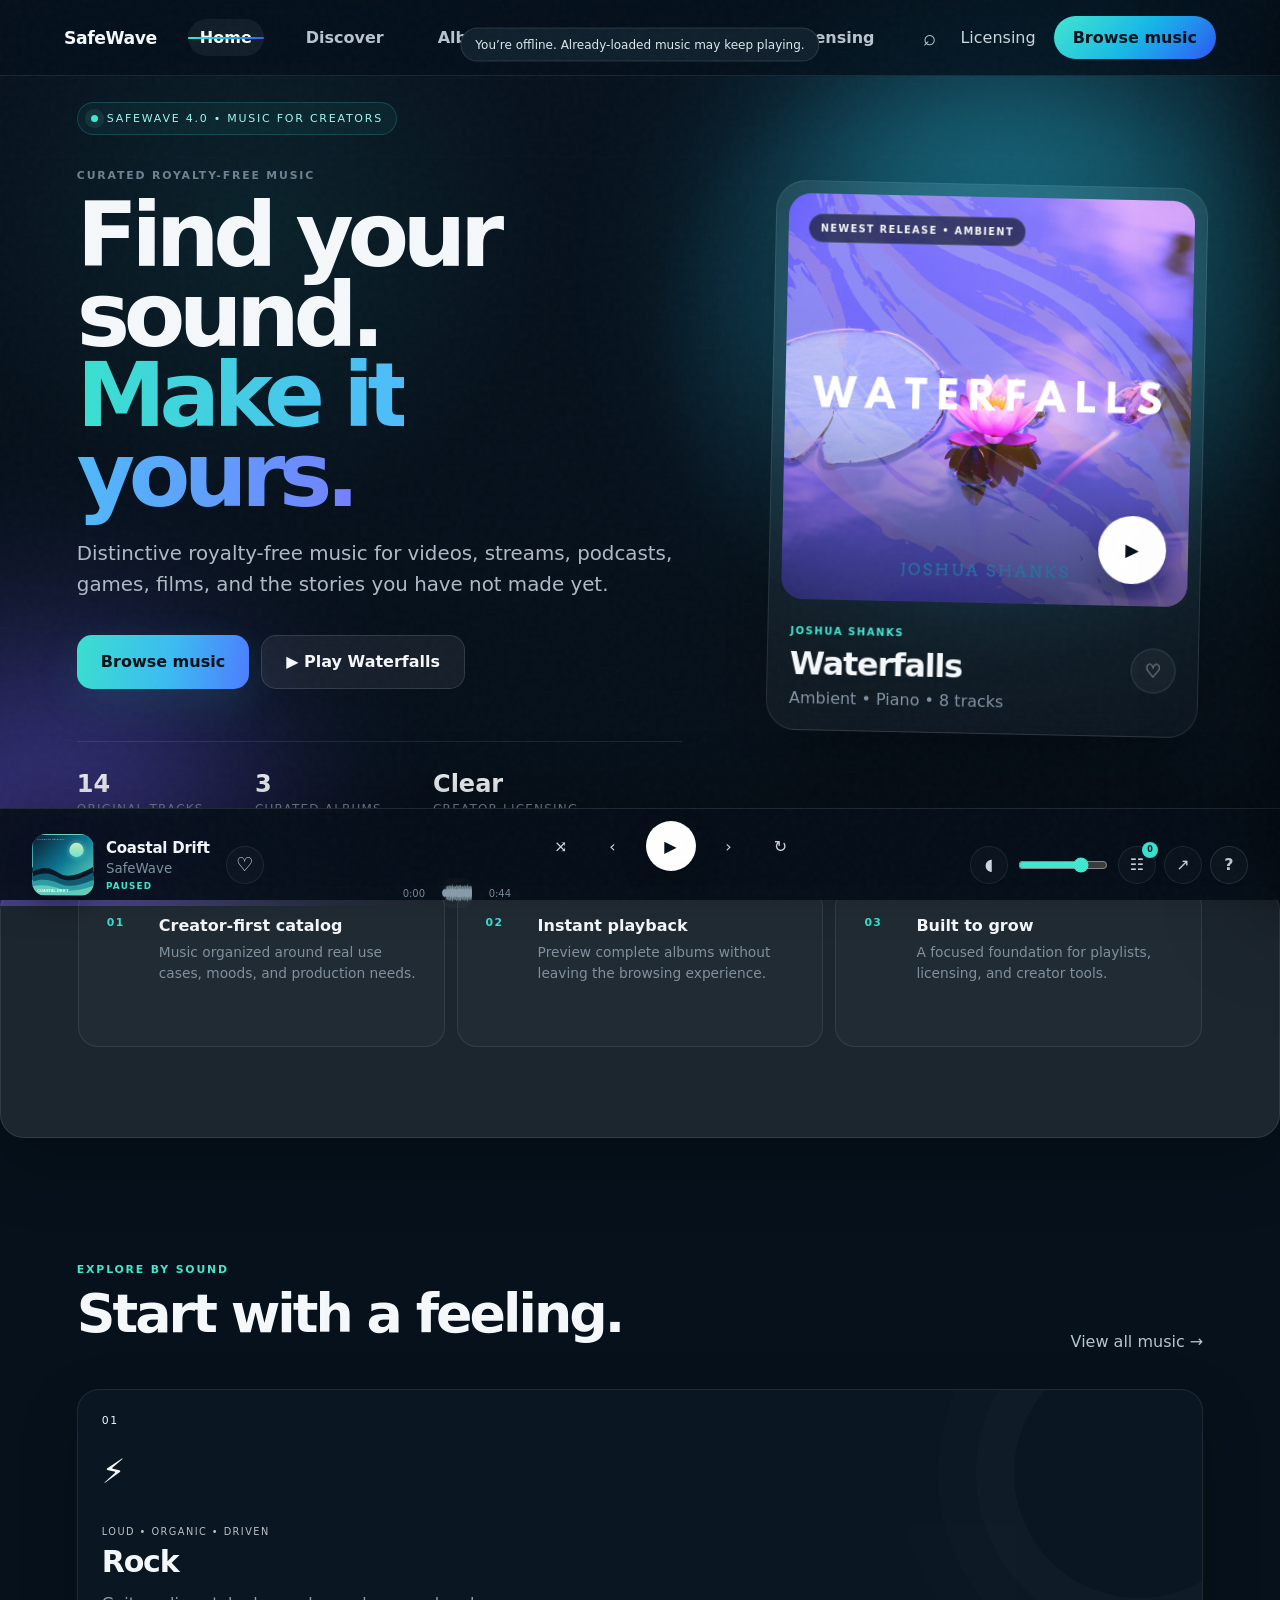
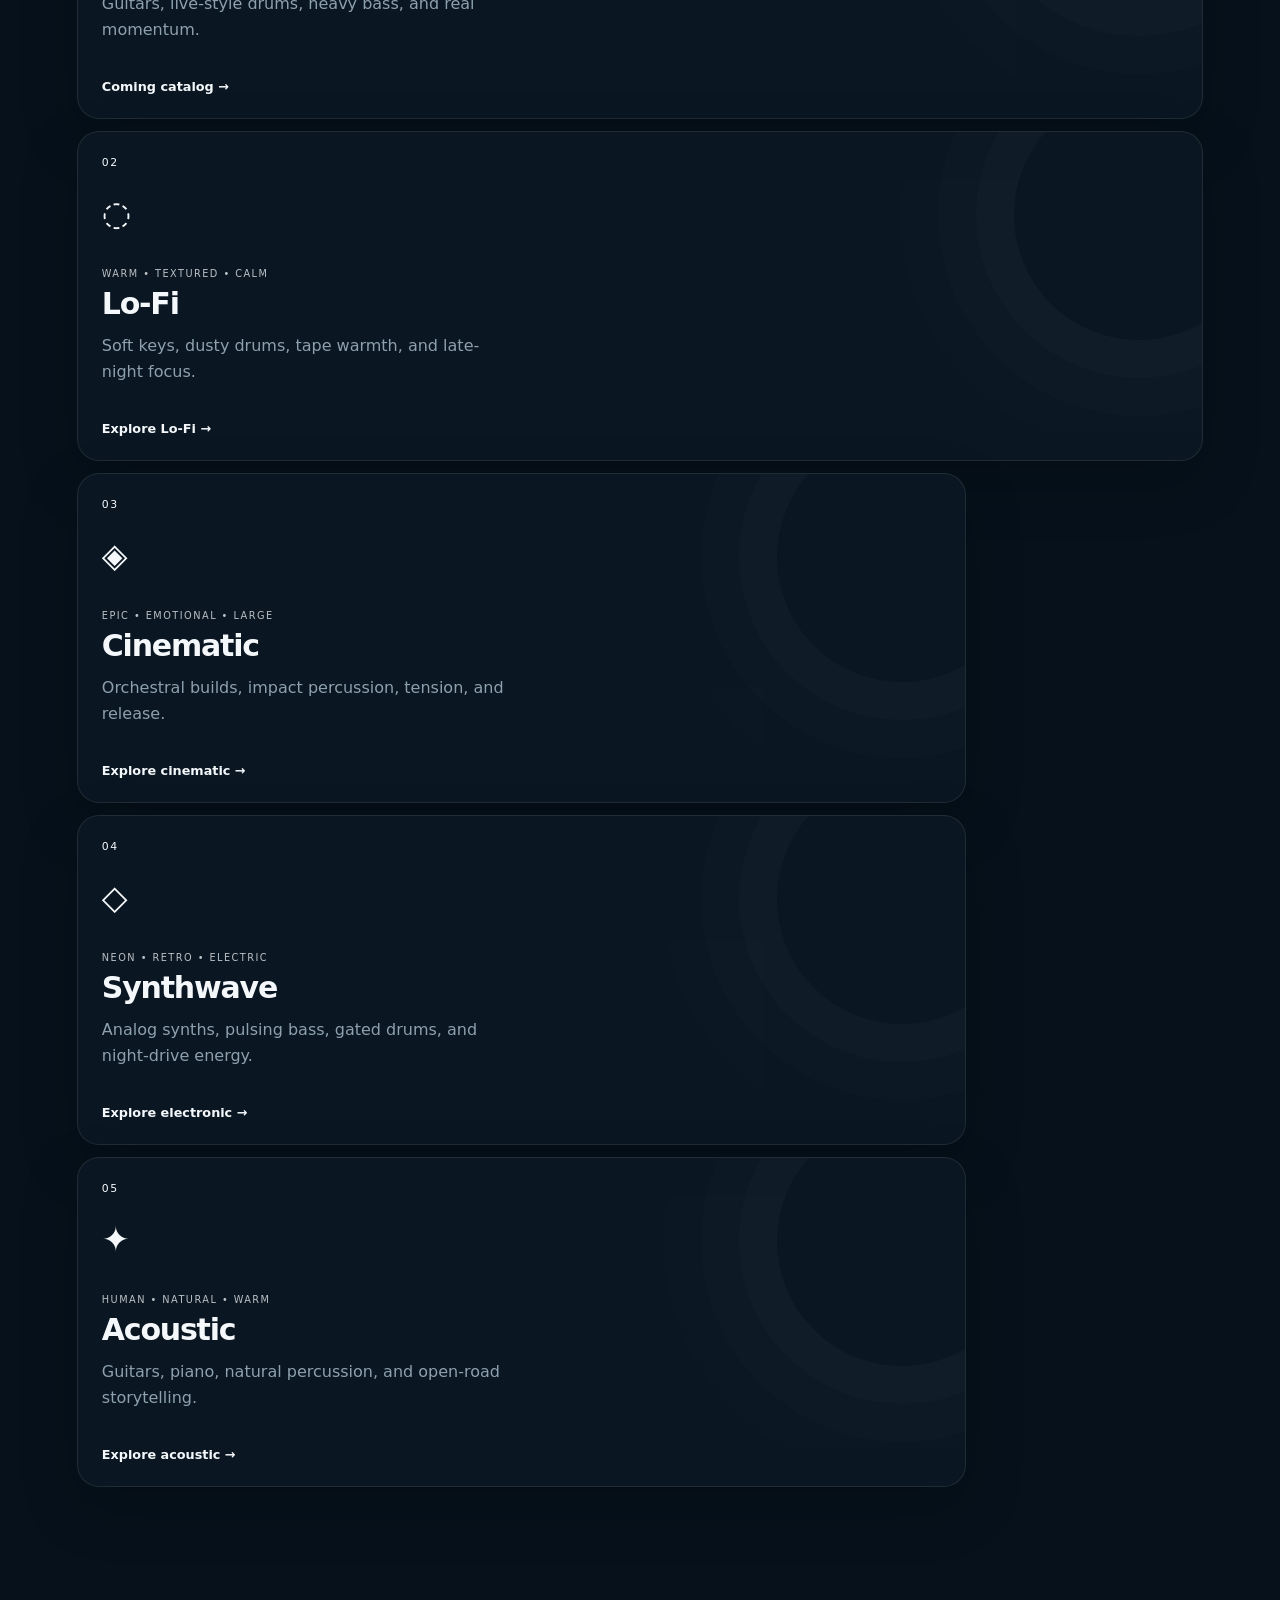
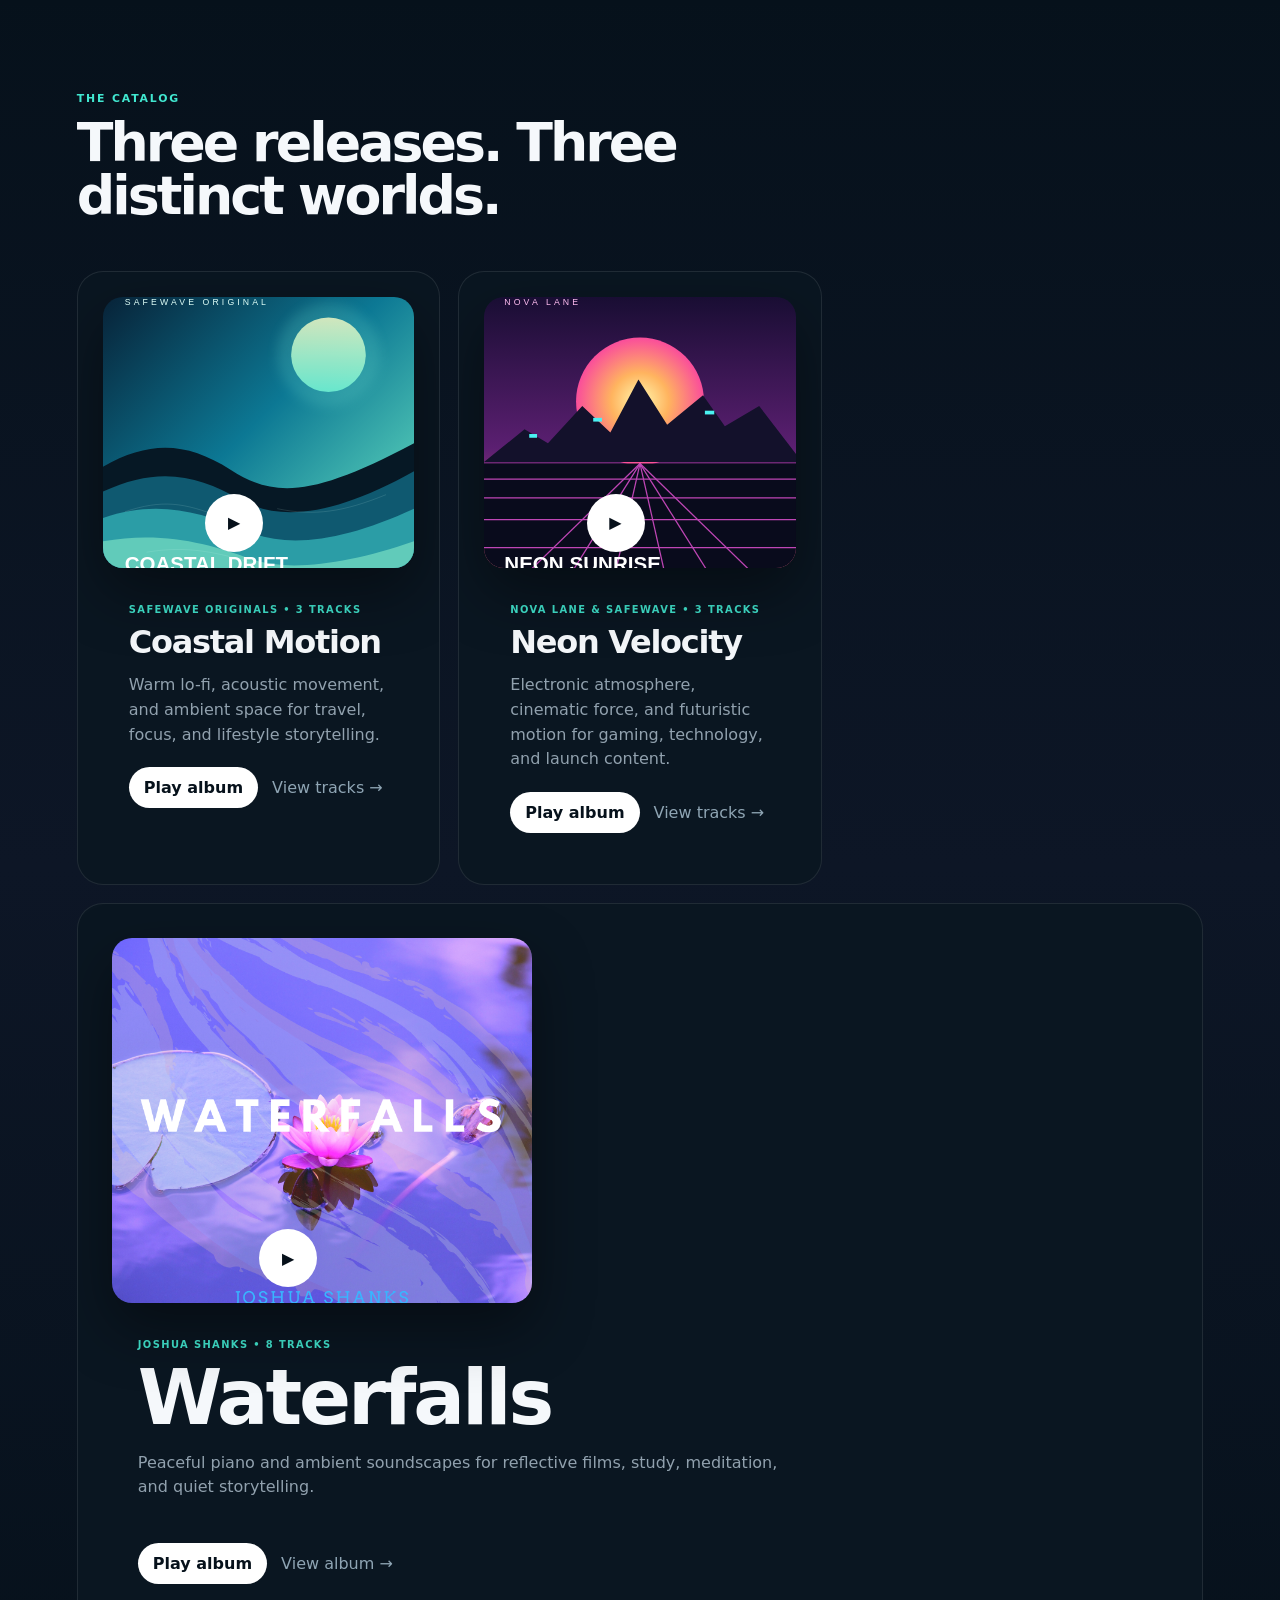
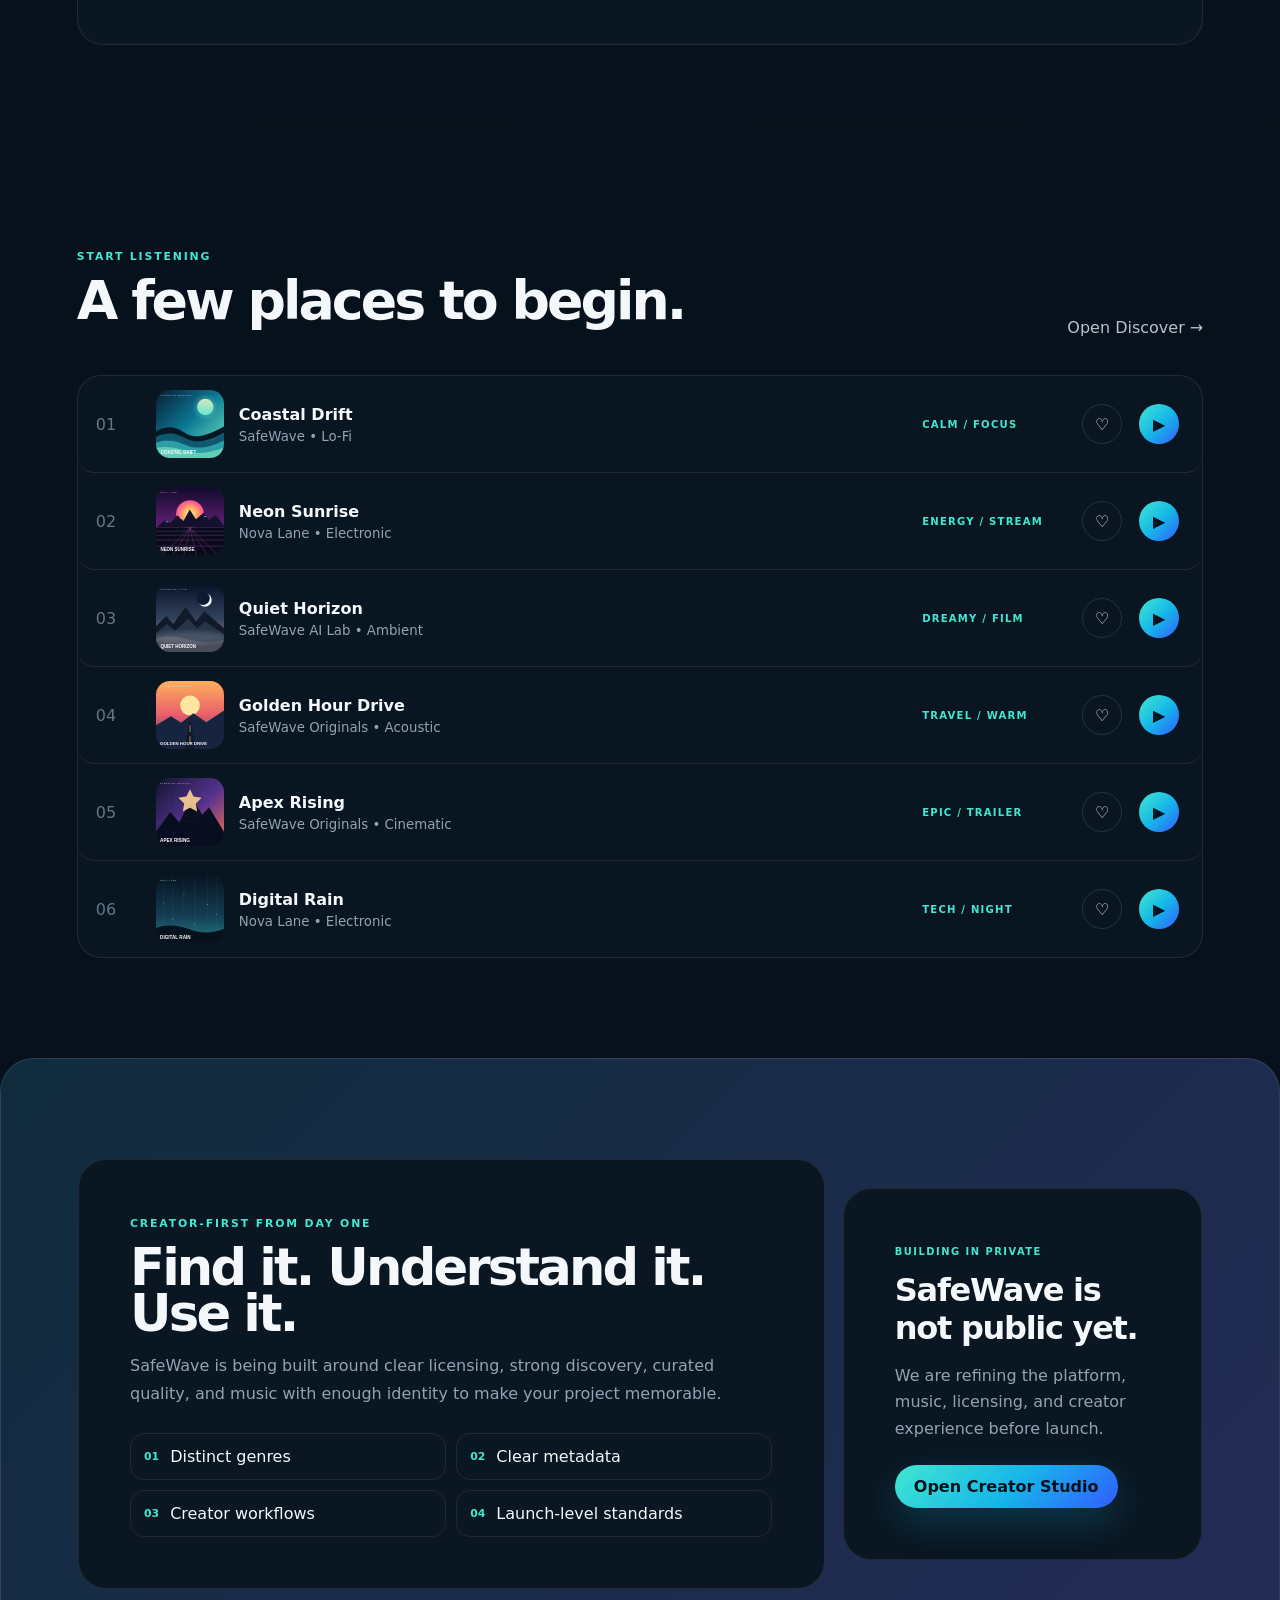
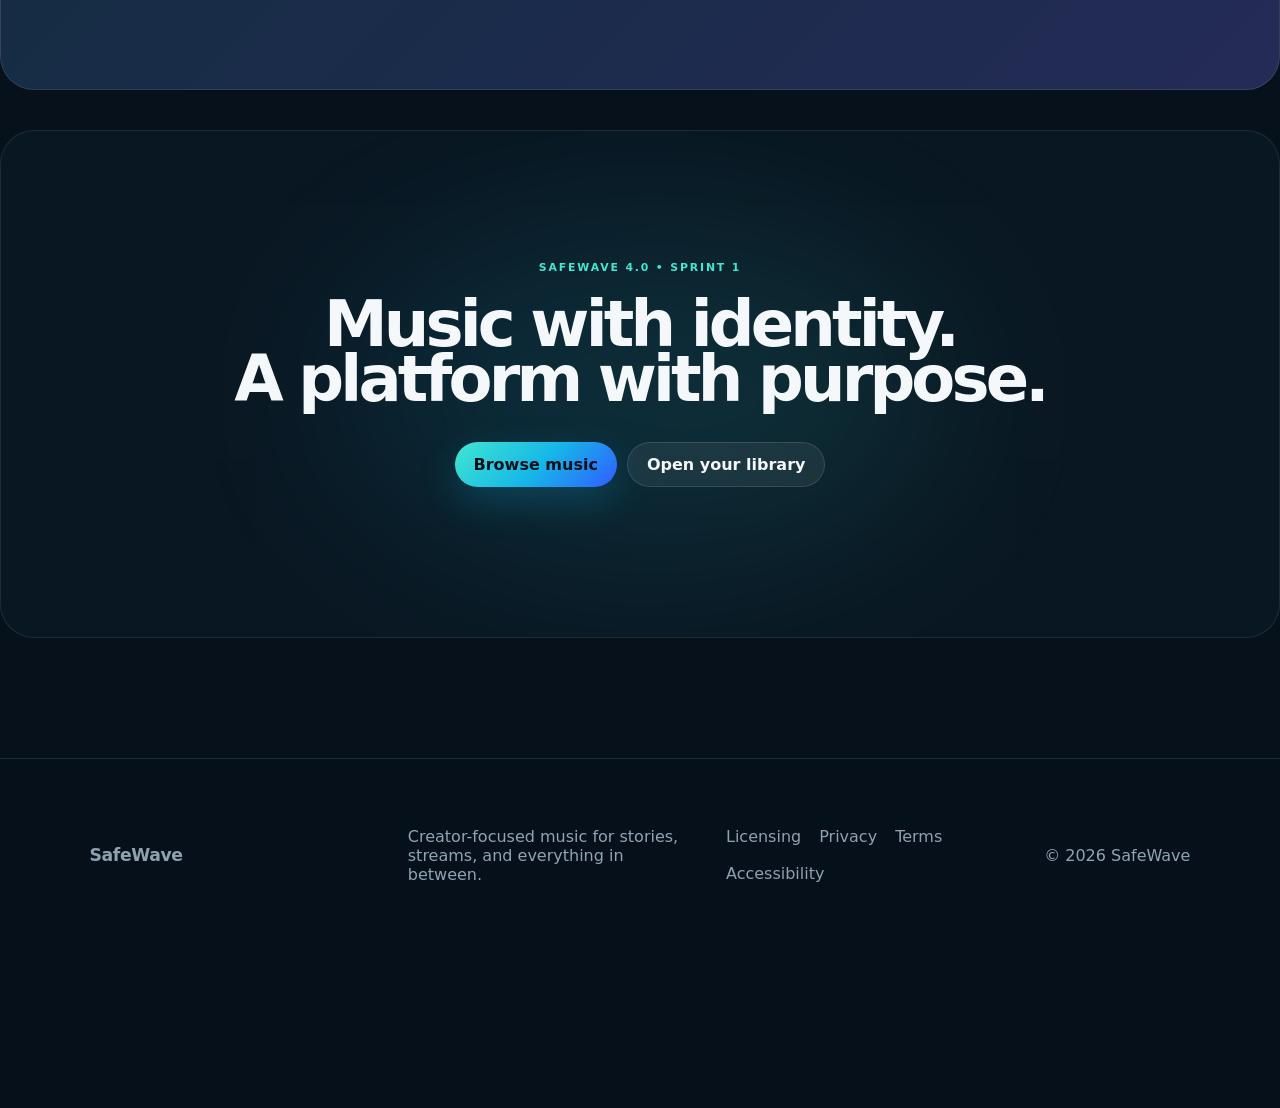
==== commit 0f57b244: "v4.1" ====
--- a/index.html
+++ b/index.html
@@ -3,8 +3,19 @@
 <head>
 <meta charset="utf-8"><meta name="viewport" content="width=device-width,initial-scale=1,viewport-fit=cover">
 <meta name="theme-color" content="#06111b">
-<meta name="description" content="SafeWave — premium royalty-free music for creators.">
-<title>SafeWave — Royalty-Free Music for Creators</title>
+<meta name="color-scheme" content="dark">
+<meta name="description" content="Discover creator-focused instrumental music on SafeWave. Browse albums, moods, and tracks with instant playback.">
+<meta name="robots" content="index,follow,max-image-preview:large">
+<meta name="referrer" content="strict-origin-when-cross-origin">
+<meta property="og:type" content="website">
+<meta property="og:site_name" content="SafeWave">
+<meta property="og:title" content="SafeWave — Music for Creators">
+<meta property="og:description" content="Discover creator-focused instrumental music by album, mood, genre, and creative use.">
+<meta name="twitter:card" content="summary">
+<meta name="twitter:title" content="SafeWave — Music for Creators">
+<meta name="twitter:description" content="Discover creator-focused instrumental music by album, mood, genre, and creative use.">
+<link rel="icon" href="assets/favicon.svg" type="image/svg+xml">
+<title>SafeWave — Music for Creators</title>
 <link rel="stylesheet" href="style.css">
 <link rel="stylesheet" href="css/player-premium.css">
 <link rel="stylesheet" href="css/v3.3-site.css">
@@ -12,16 +23,17 @@
 <link rel="stylesheet" href="css/v4-sprint2.css">
 <link rel="stylesheet" href="css/v4-sprint3.css">
 <link rel="stylesheet" href="css/v4-sprint45.css">
+<link rel="stylesheet" href="css/v4-launch.css">
 </head>
 <body data-theme-track="0">
 <div class="noise"></div><div class="track-atmosphere" id="trackAtmosphere"></div>
 <header class="topbar">
   <a class="brand route-link" href="#home"><span class="brand-icon"><i></i><i></i><i></i></span><span>SafeWave</span></a>
   <nav class="desktop-nav"><a class="route-link active" href="#home">Home</a><a class="route-link" href="#discover">Discover</a><a class="route-link" href="#albums">Albums</a><a class="route-link" href="#library">Library</a><a class="route-link" href="#studio">Studio</a><a href="licensing.html">Licensing</a></nav>
-  <div class="top-actions"><button class="search-trigger" id="searchTrigger" aria-label="Search">⌕</button><a href="login.html">Log in</a><a class="pill-primary" href="signup.html">Start free</a><button class="menu-btn" id="menuBtn">☰</button></div>
+  <div class="top-actions"><button class="search-trigger" id="searchTrigger" aria-label="Search">⌕</button><a href="licensing.html">Licensing</a><a class="pill-primary route-link" href="#discover">Browse music</a><button class="menu-btn" id="menuBtn">☰</button></div>
 </header>
 
-<nav class="mobile-menu" id="mobileMenu"><a class="route-link" href="#home">Home</a><a class="route-link" href="#discover">Discover</a><a class="route-link" href="#albums">Albums</a><a class="route-link" href="#library">Library</a><a class="route-link" href="#studio">Studio</a><a href="licensing.html">Licensing</a><a href="login.html">Log in</a><a href="signup.html">Start free</a></nav>
+<nav class="mobile-menu" id="mobileMenu"><a class="route-link" href="#home">Home</a><a class="route-link" href="#discover">Discover</a><a class="route-link" href="#albums">Albums</a><a class="route-link" href="#library">Library</a><a class="route-link" href="#studio">Studio</a><a href="licensing.html">Licensing</a><a href="privacy.html">Privacy</a><a href="terms.html">Terms</a></nav>
 
 <main>
 <section class="view active aurora-home" data-view="home">
@@ -839,7 +851,7 @@
 
 </main>
 
-<footer class="site-footer"><a class="brand route-link" href="#home"><span class="brand-icon"><i></i><i></i><i></i></span><span>SafeWave</span></a><p>Creator-safe music for stories, streams, and everything in between.</p><div><a href="licensing.html">Licensing</a><a href="#">Contact</a><a href="#">Instagram</a></div><span>© 2026 SafeWave</span></footer>
+<footer class="site-footer"><a class="brand route-link" href="#home"><span class="brand-icon"><i></i><i></i><i></i></span><span>SafeWave</span></a><p>Creator-focused music for stories, streams, and everything in between.</p><div><a href="licensing.html">Licensing</a><a href="privacy.html">Privacy</a><a href="terms.html">Terms</a><a href="accessibility.html">Accessibility</a></div><span>© 2026 SafeWave</span></footer>
 
 <aside class="player v4-player" id="player" aria-label="SafeWave music player">
   <button class="collapse-player" id="playerCollapse" aria-label="Minimize player">⌄</button>
@@ -908,4 +920,5 @@
 <script src="js/v3.3-site.js?v=330"></script>
 <script src="js/v4-sprint2.js?v=4002"></script>
 <script src="js/v4-sprint3.js?v=4003"></script>
-<script src="js/v4-sprint45.js?v=4005"></script>+<script src="js/v4-sprint45.js?v=4005"></script>
+<script src="js/v4-launch.js?v=4100"></script>
--- a/css/v4-launch.css
+++ b/css/v4-launch.css
@@ -0,0 +1,30 @@
+
+/* SafeWave v4.1 Launch Candidate — production polish */
+:focus-visible{
+  outline:2px solid #52e0cf!important;
+  outline-offset:3px!important;
+}
+::selection{background:rgba(82,224,207,.28);color:#fff}
+img{max-width:100%}
+button,a,input,select{font:inherit}
+button:disabled{opacity:.55;cursor:not-allowed}
+.site-footer{padding-bottom:calc(110px + env(safe-area-inset-bottom,0px))}
+.site-footer>div{display:flex;gap:18px;flex-wrap:wrap}
+.site-footer a{color:#8ea1af}
+.site-footer a:hover{color:#fff}
+.v41-skip{
+  position:fixed;left:12px;top:12px;z-index:1000;transform:translateY(-150%);
+  background:#effbf9;color:#06111b;padding:10px 14px;border-radius:10px;font-weight:800
+}
+.v41-skip:focus{transform:translateY(0)}
+.v41-offline{
+  position:fixed;left:50%;top:82px;z-index:500;transform:translate(-50%,-160%);
+  border:1px solid rgba(255,255,255,.12);border-radius:999px;
+  background:#10202d;color:#dce8ee;padding:9px 14px;font-size:12px;
+  transition:transform .2s ease
+}
+.v41-offline.show{transform:translate(-50%,0)}
+@media(max-width:760px){
+  .site-footer{padding-bottom:calc(160px + env(safe-area-inset-bottom,0px))}
+  .v41-offline{top:12px}
+}
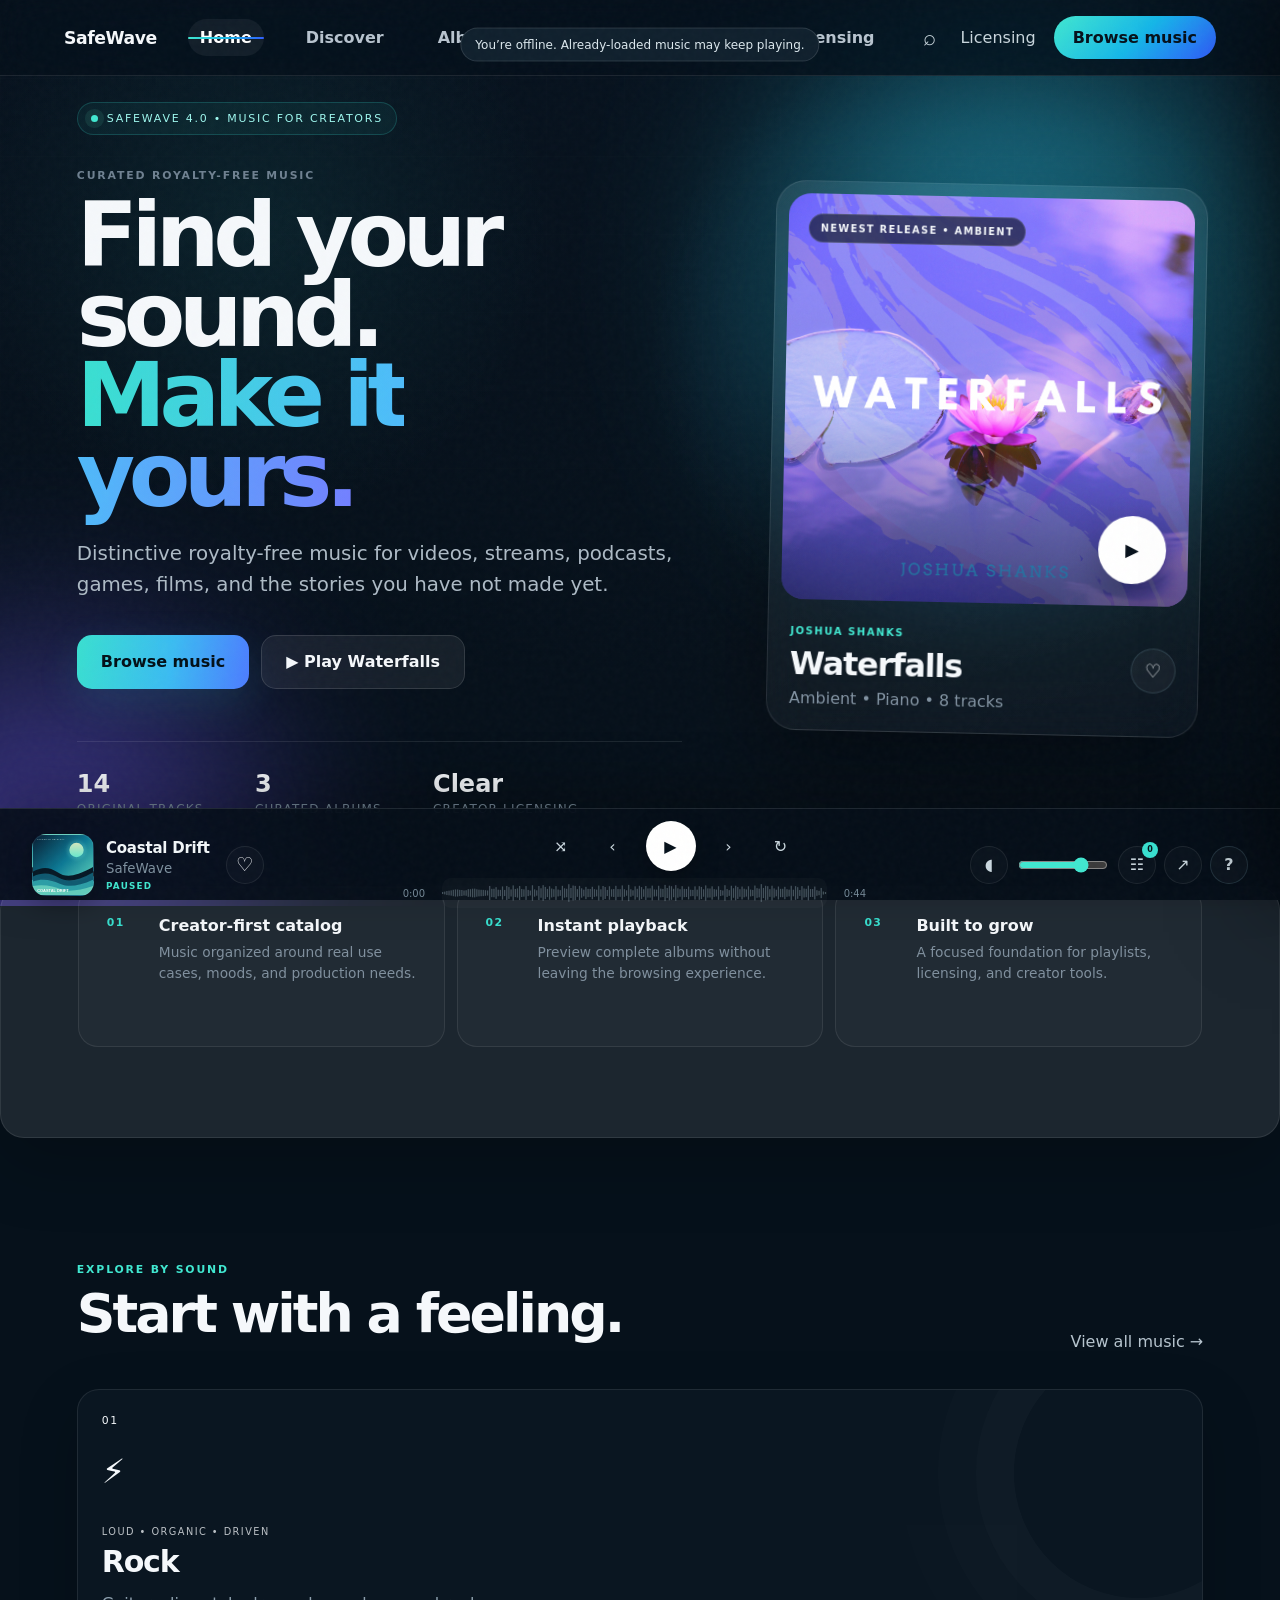
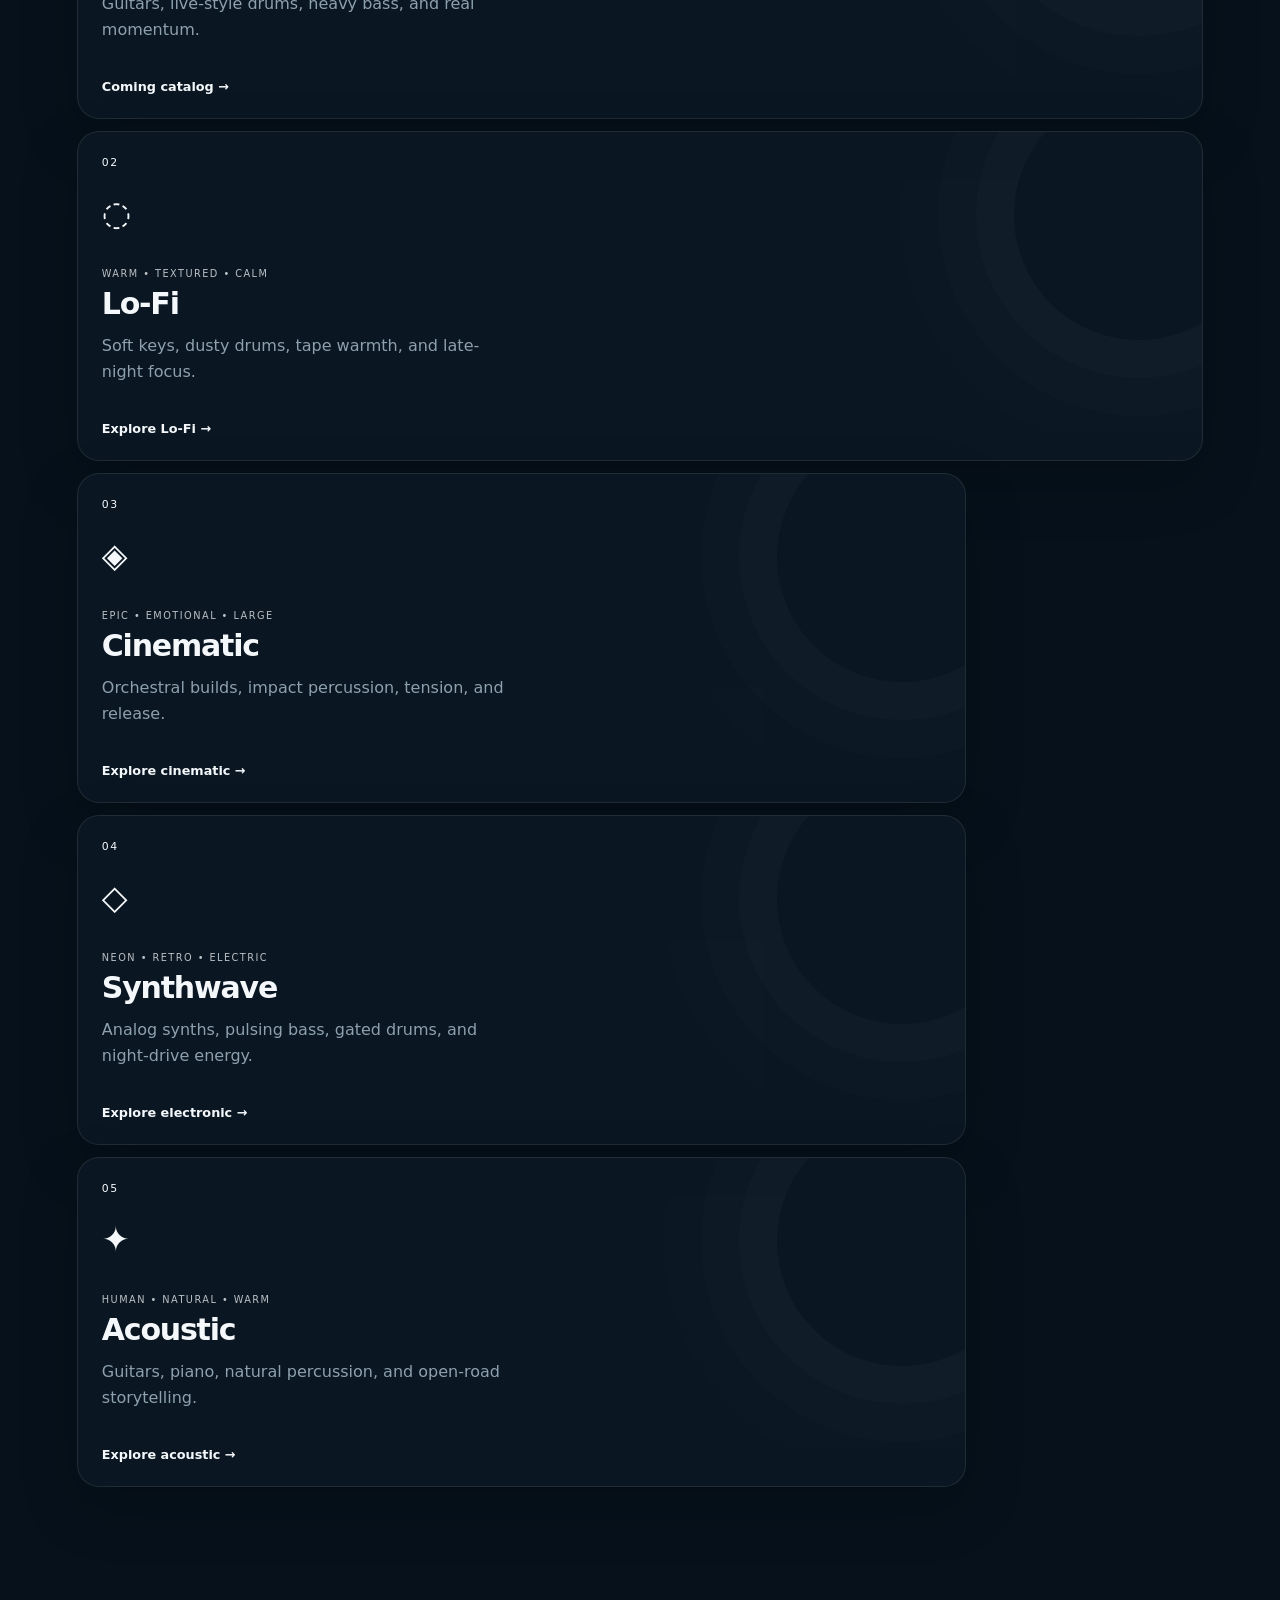
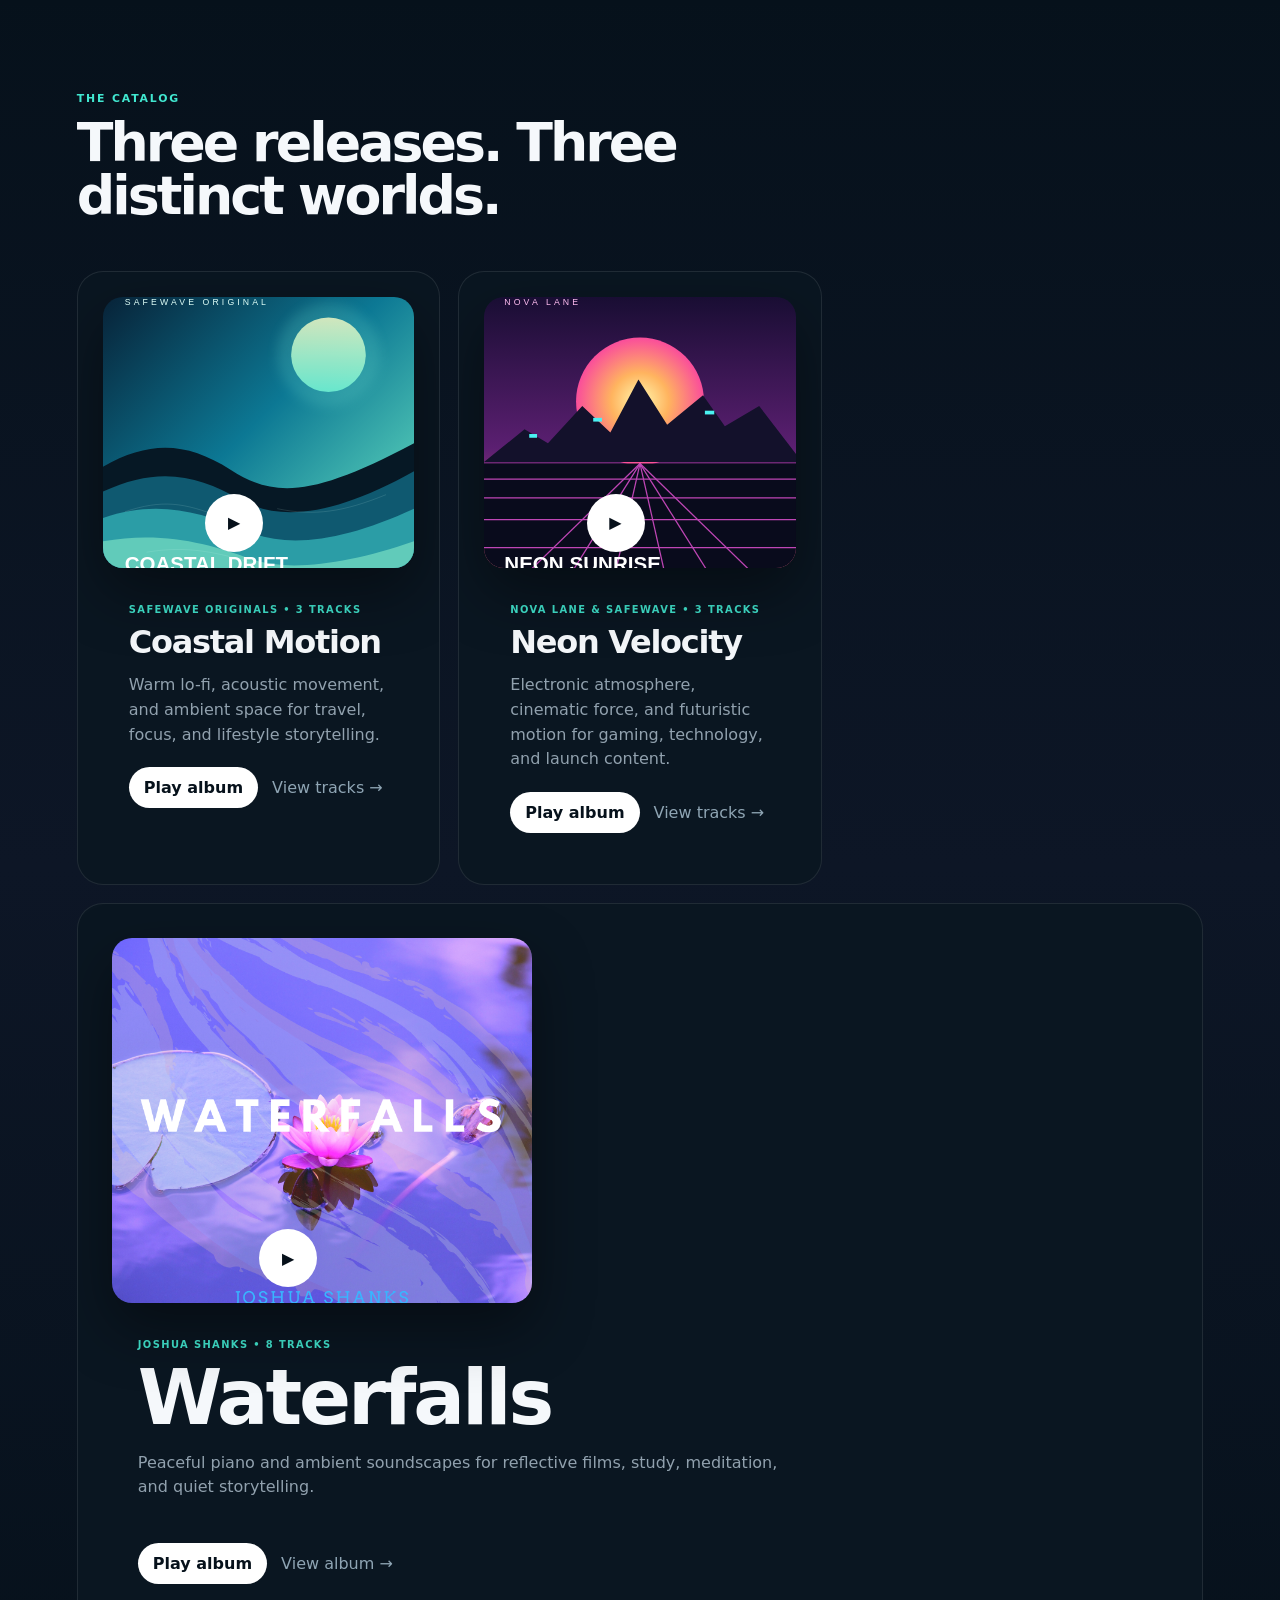
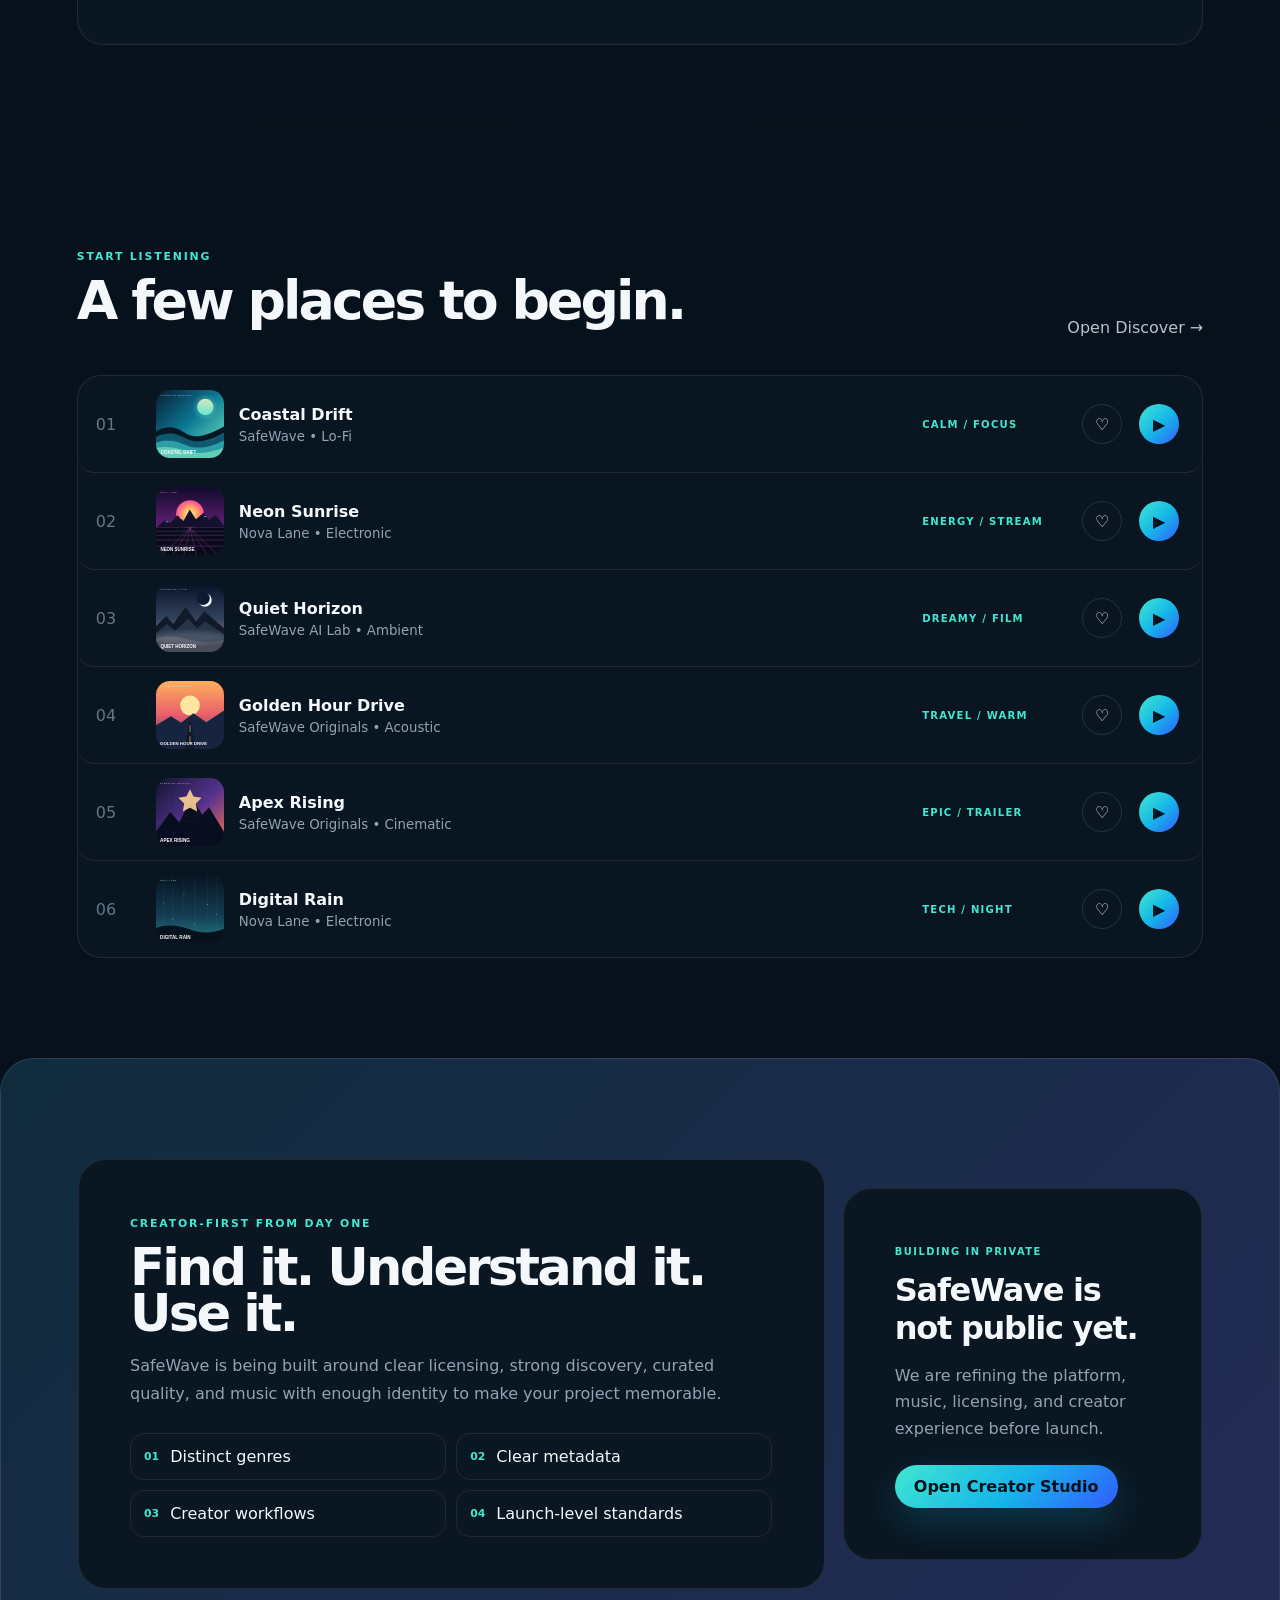
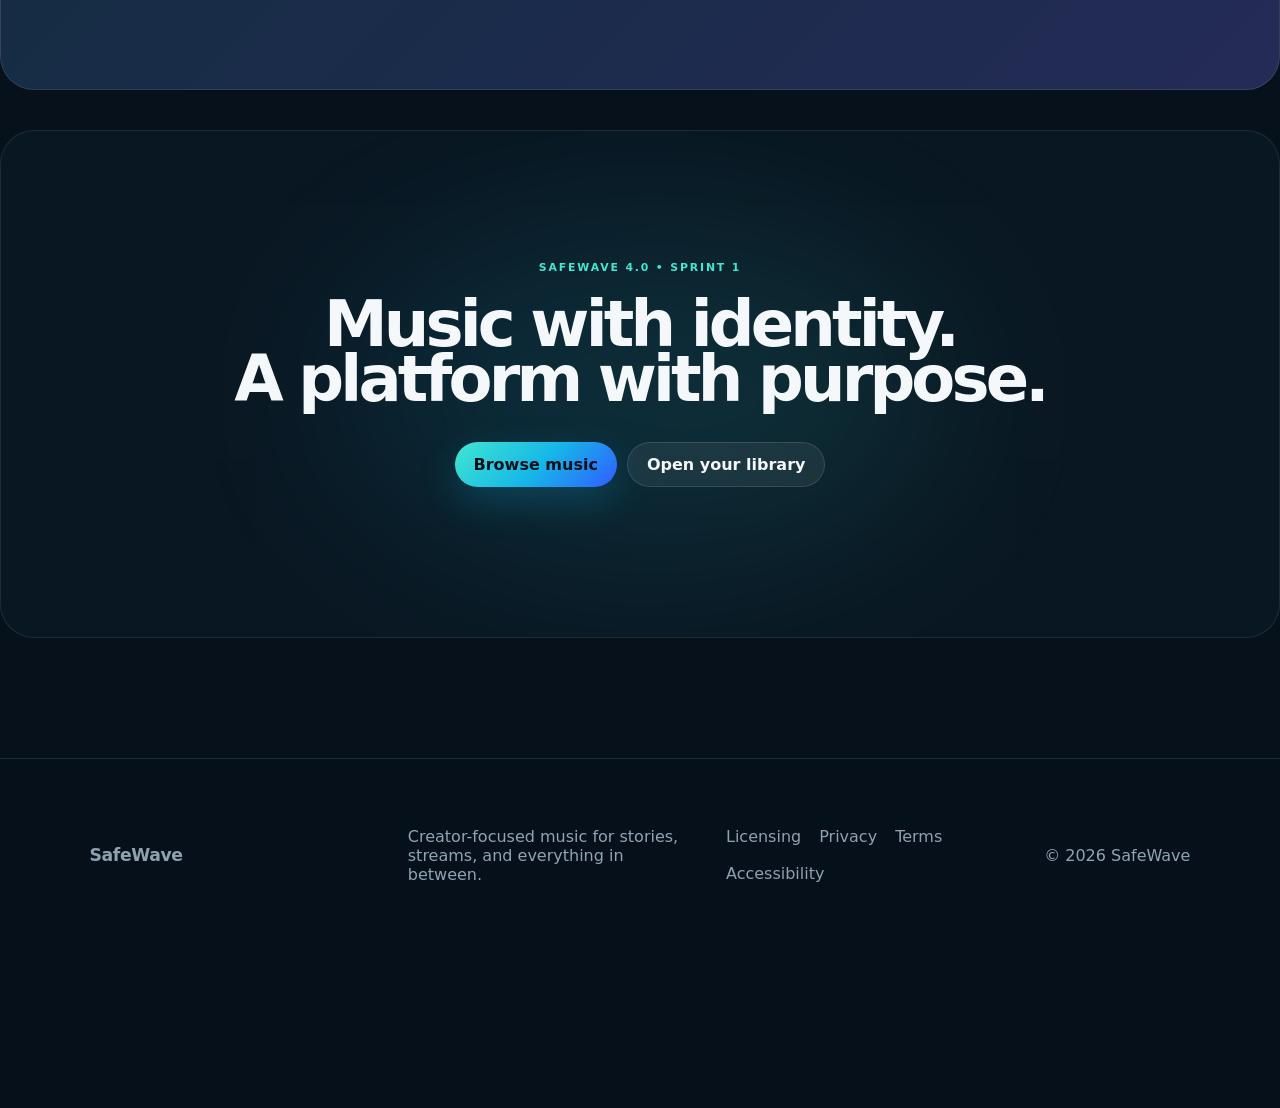
==== commit ecaef7cb: "4.1 Production Prep" ====
--- a/index.html
+++ b/index.html
@@ -4,17 +4,18 @@
 <meta charset="utf-8"><meta name="viewport" content="width=device-width,initial-scale=1,viewport-fit=cover">
 <meta name="theme-color" content="#06111b">
 <meta name="color-scheme" content="dark">
-<meta name="description" content="Discover creator-focused instrumental music on SafeWave. Browse albums, moods, and tracks with instant playback.">
+<meta name="description" content="Discover creator-focused instrumental music on SafeWave for videos, streams, podcasts, games, client work, and more.">
 <meta name="robots" content="index,follow,max-image-preview:large">
 <meta name="referrer" content="strict-origin-when-cross-origin">
 <meta property="og:type" content="website">
 <meta property="og:site_name" content="SafeWave">
 <meta property="og:title" content="SafeWave — Music for Creators">
-<meta property="og:description" content="Discover creator-focused instrumental music by album, mood, genre, and creative use.">
+<meta property="og:description" content="Discover creator-focused instrumental music for videos, streams, podcasts, games, client work, and more.">
 <meta name="twitter:card" content="summary">
 <meta name="twitter:title" content="SafeWave — Music for Creators">
-<meta name="twitter:description" content="Discover creator-focused instrumental music by album, mood, genre, and creative use.">
+<meta name="twitter:description" content="Discover creator-focused instrumental music for videos, streams, podcasts, games, client work, and more.">
 <link rel="icon" href="assets/favicon.svg" type="image/svg+xml">
+<link rel="manifest" href="site.webmanifest">
 <title>SafeWave — Music for Creators</title>
 <link rel="stylesheet" href="style.css">
 <link rel="stylesheet" href="css/player-premium.css">
